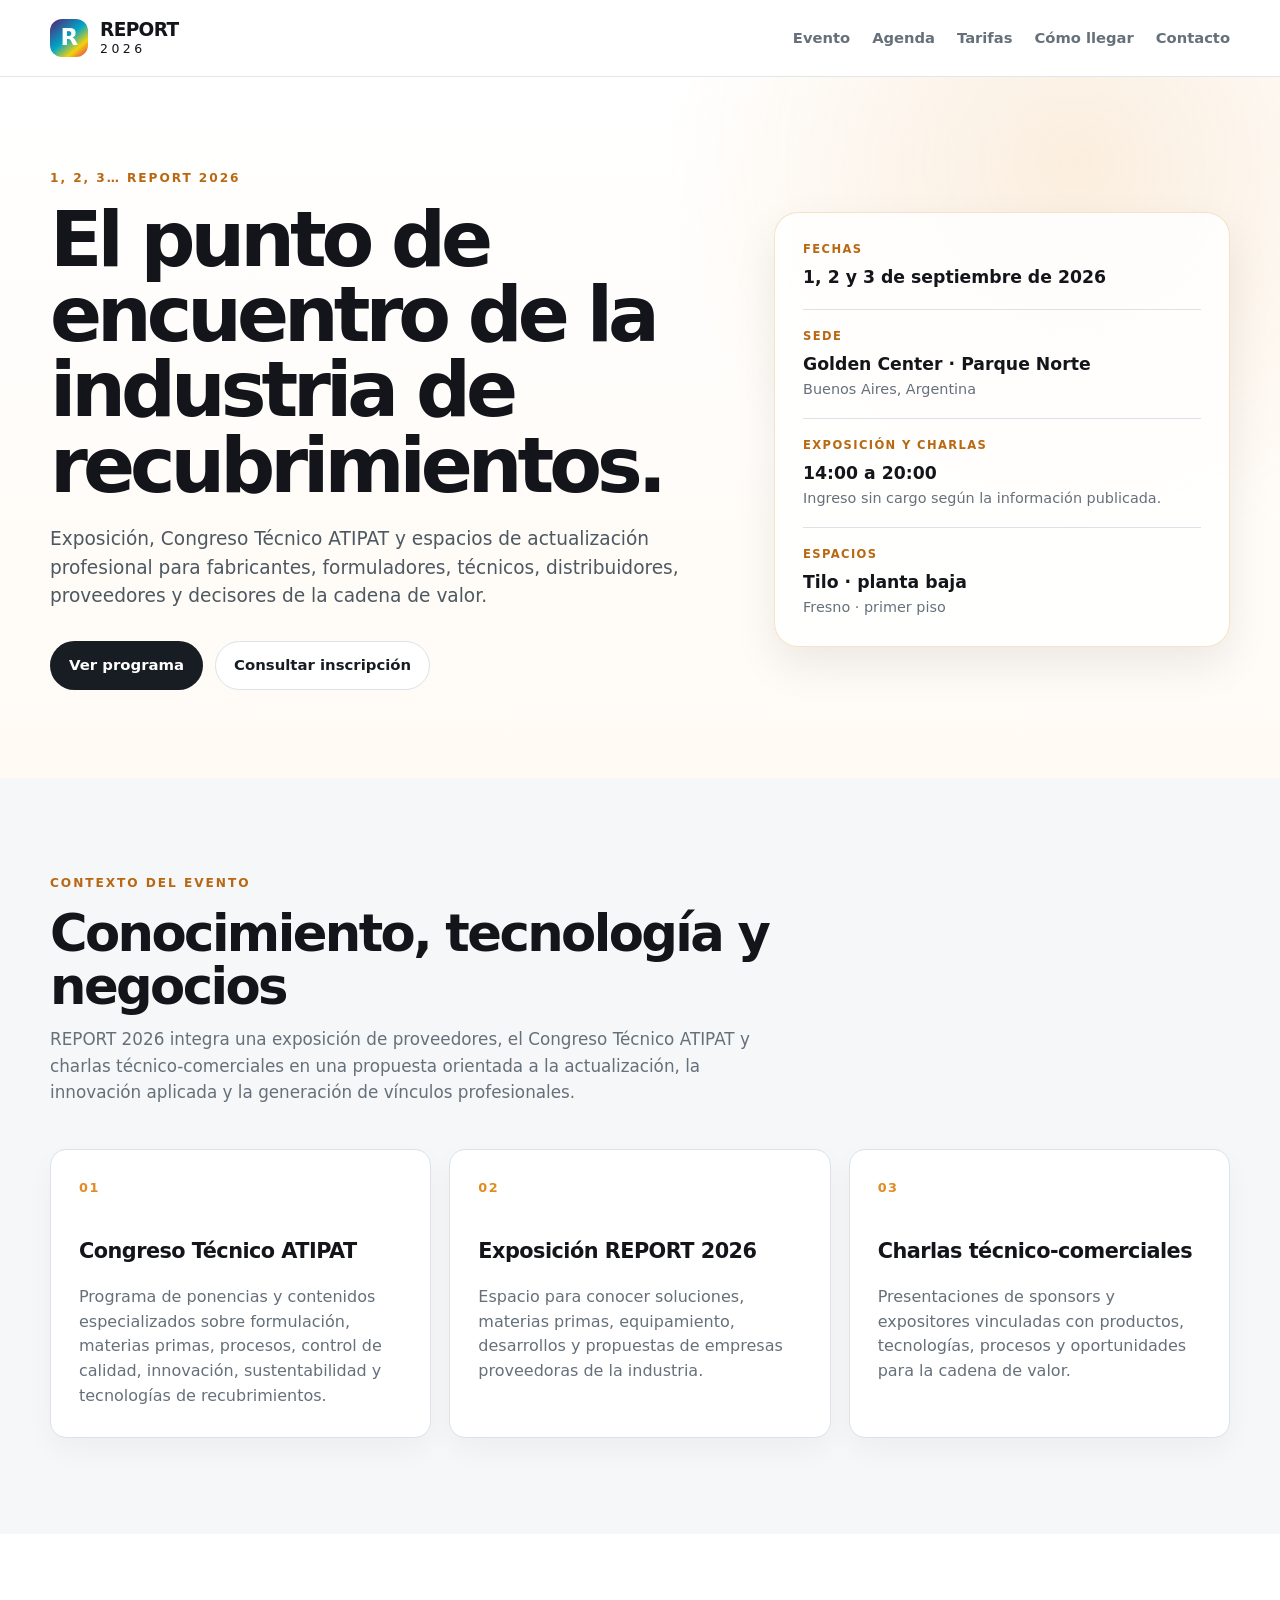
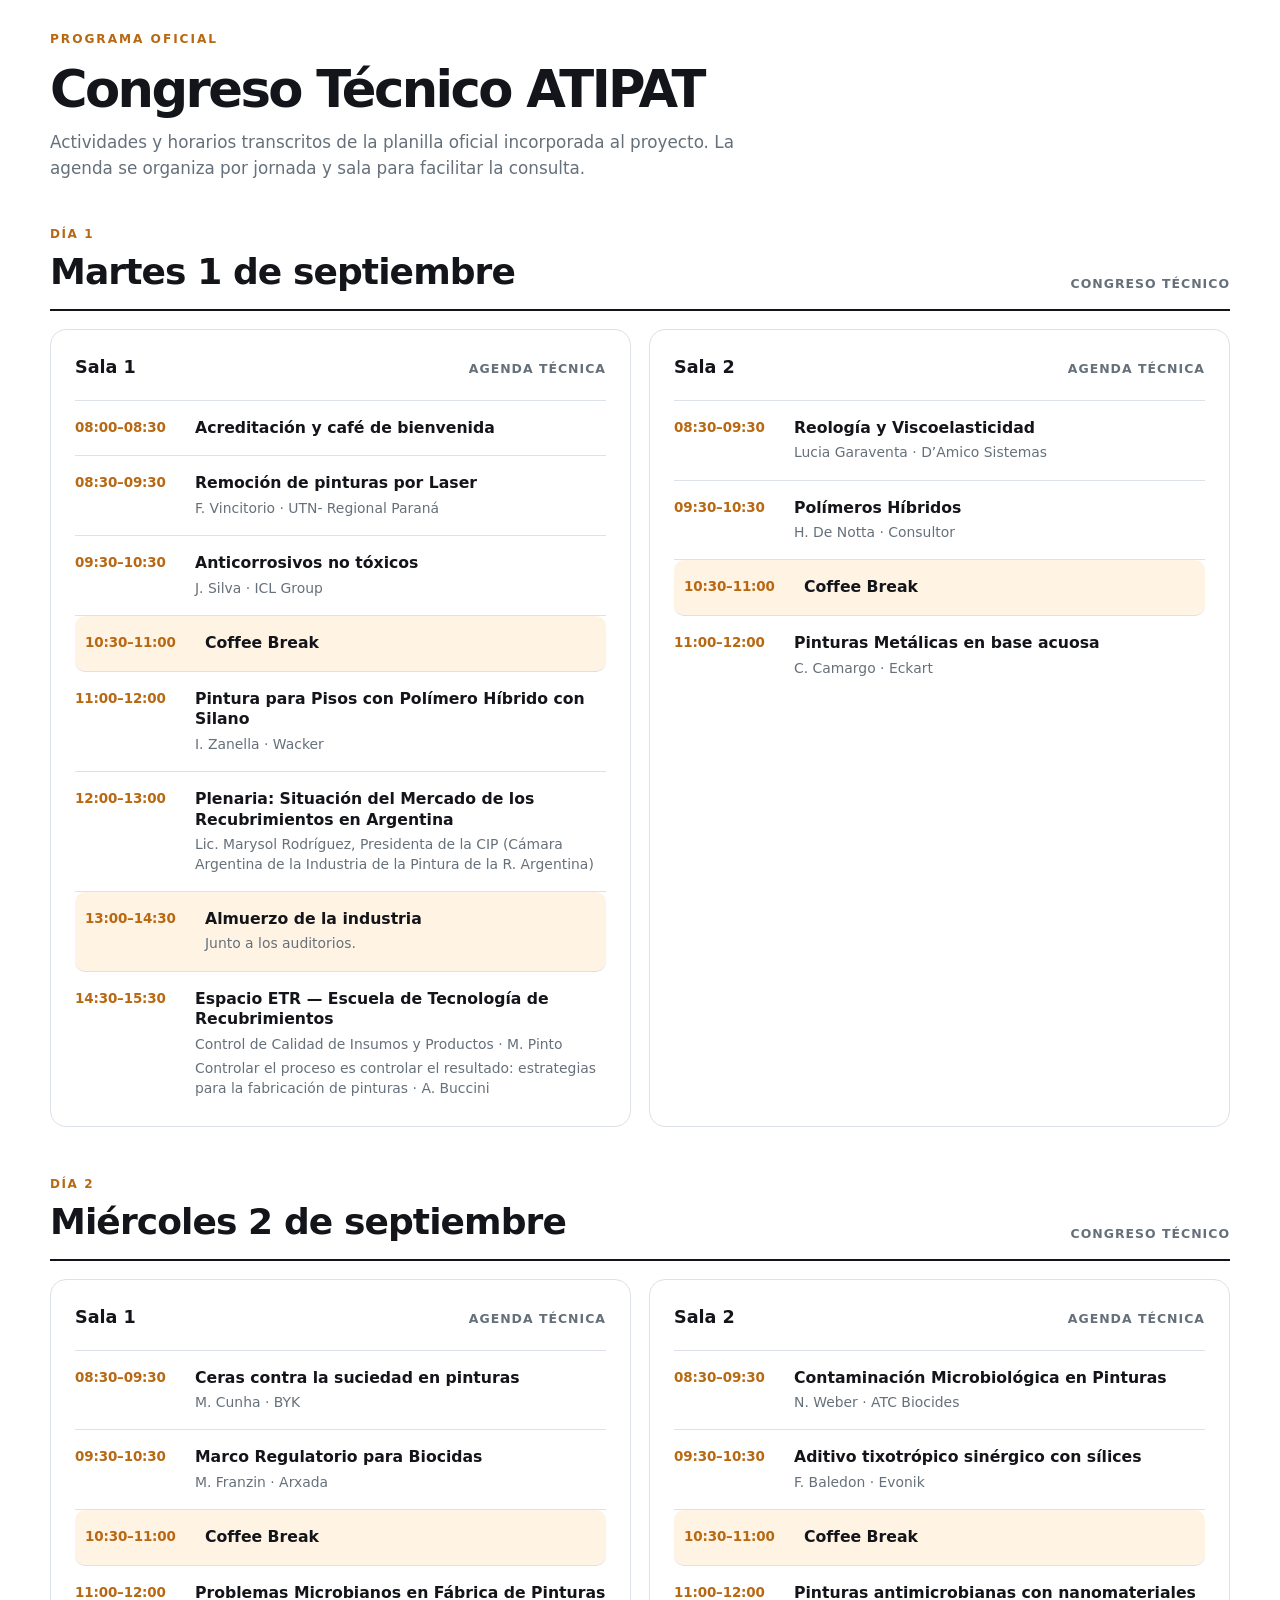
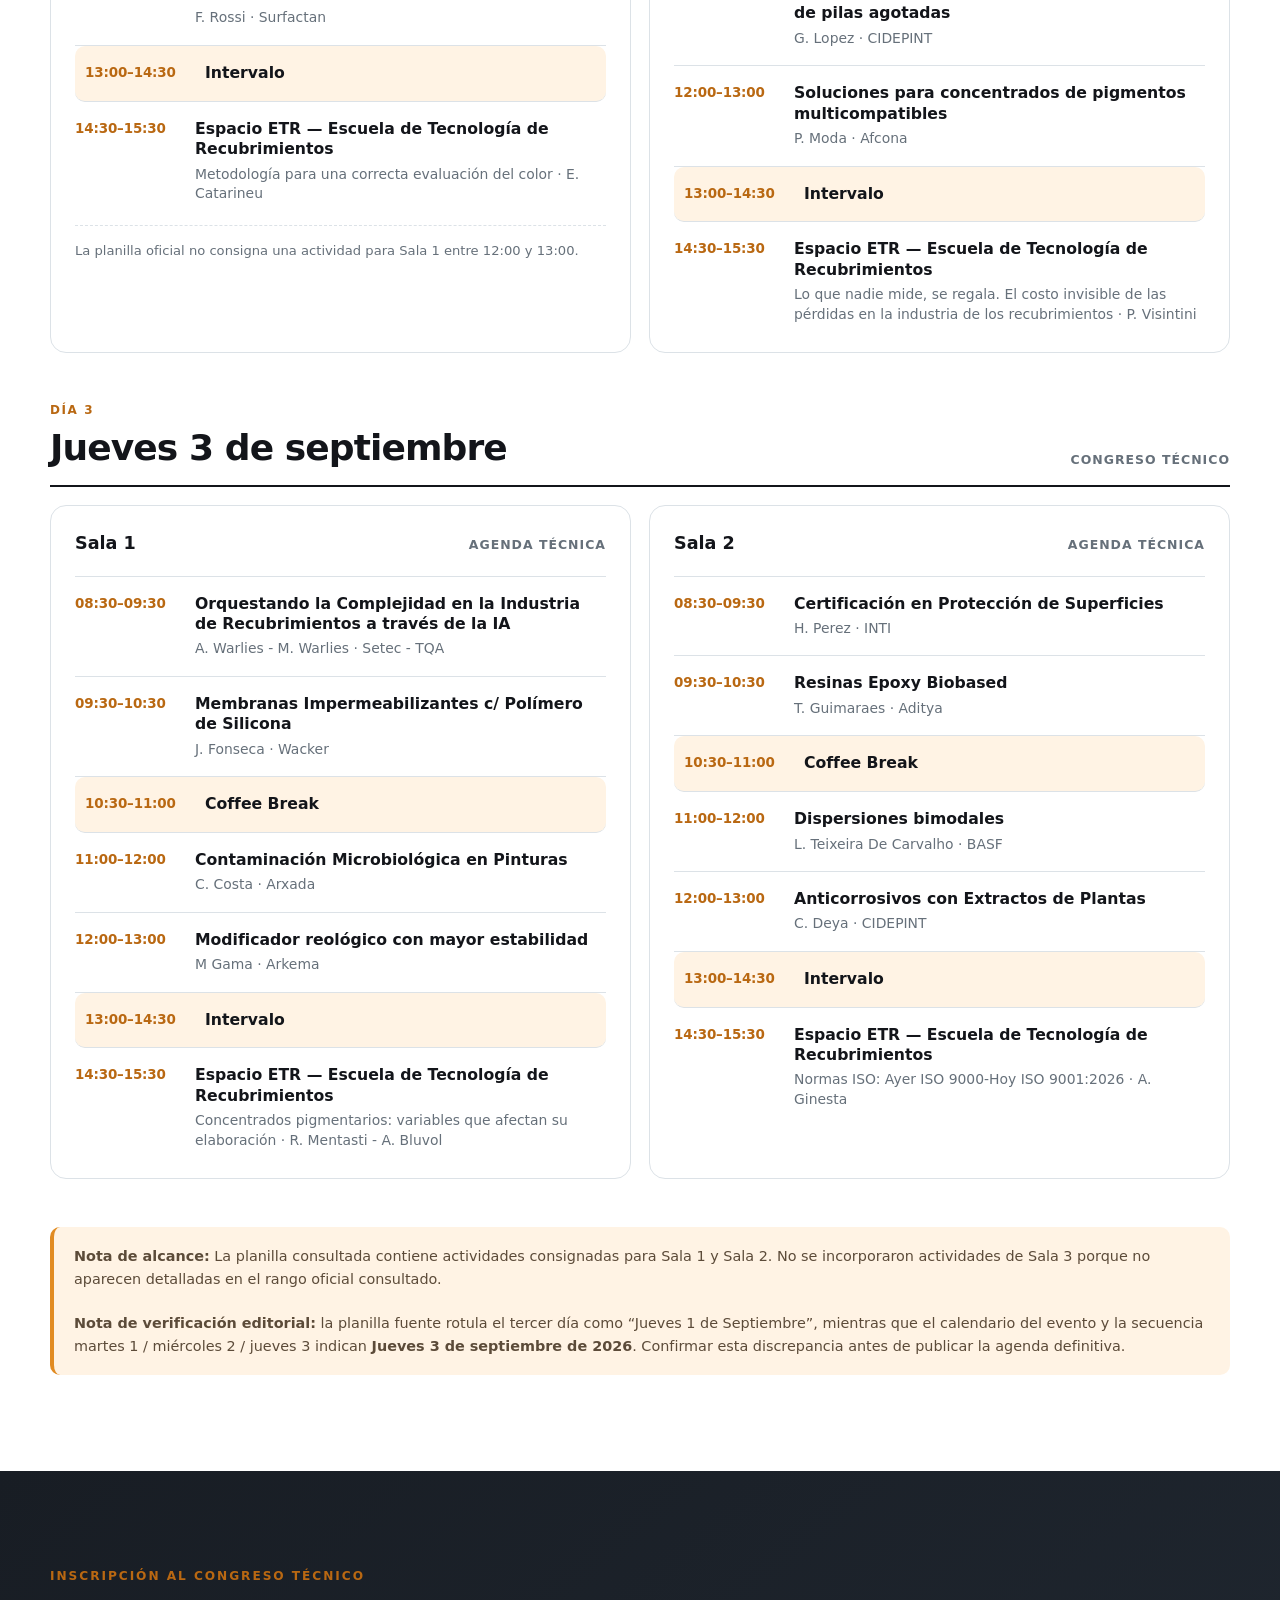
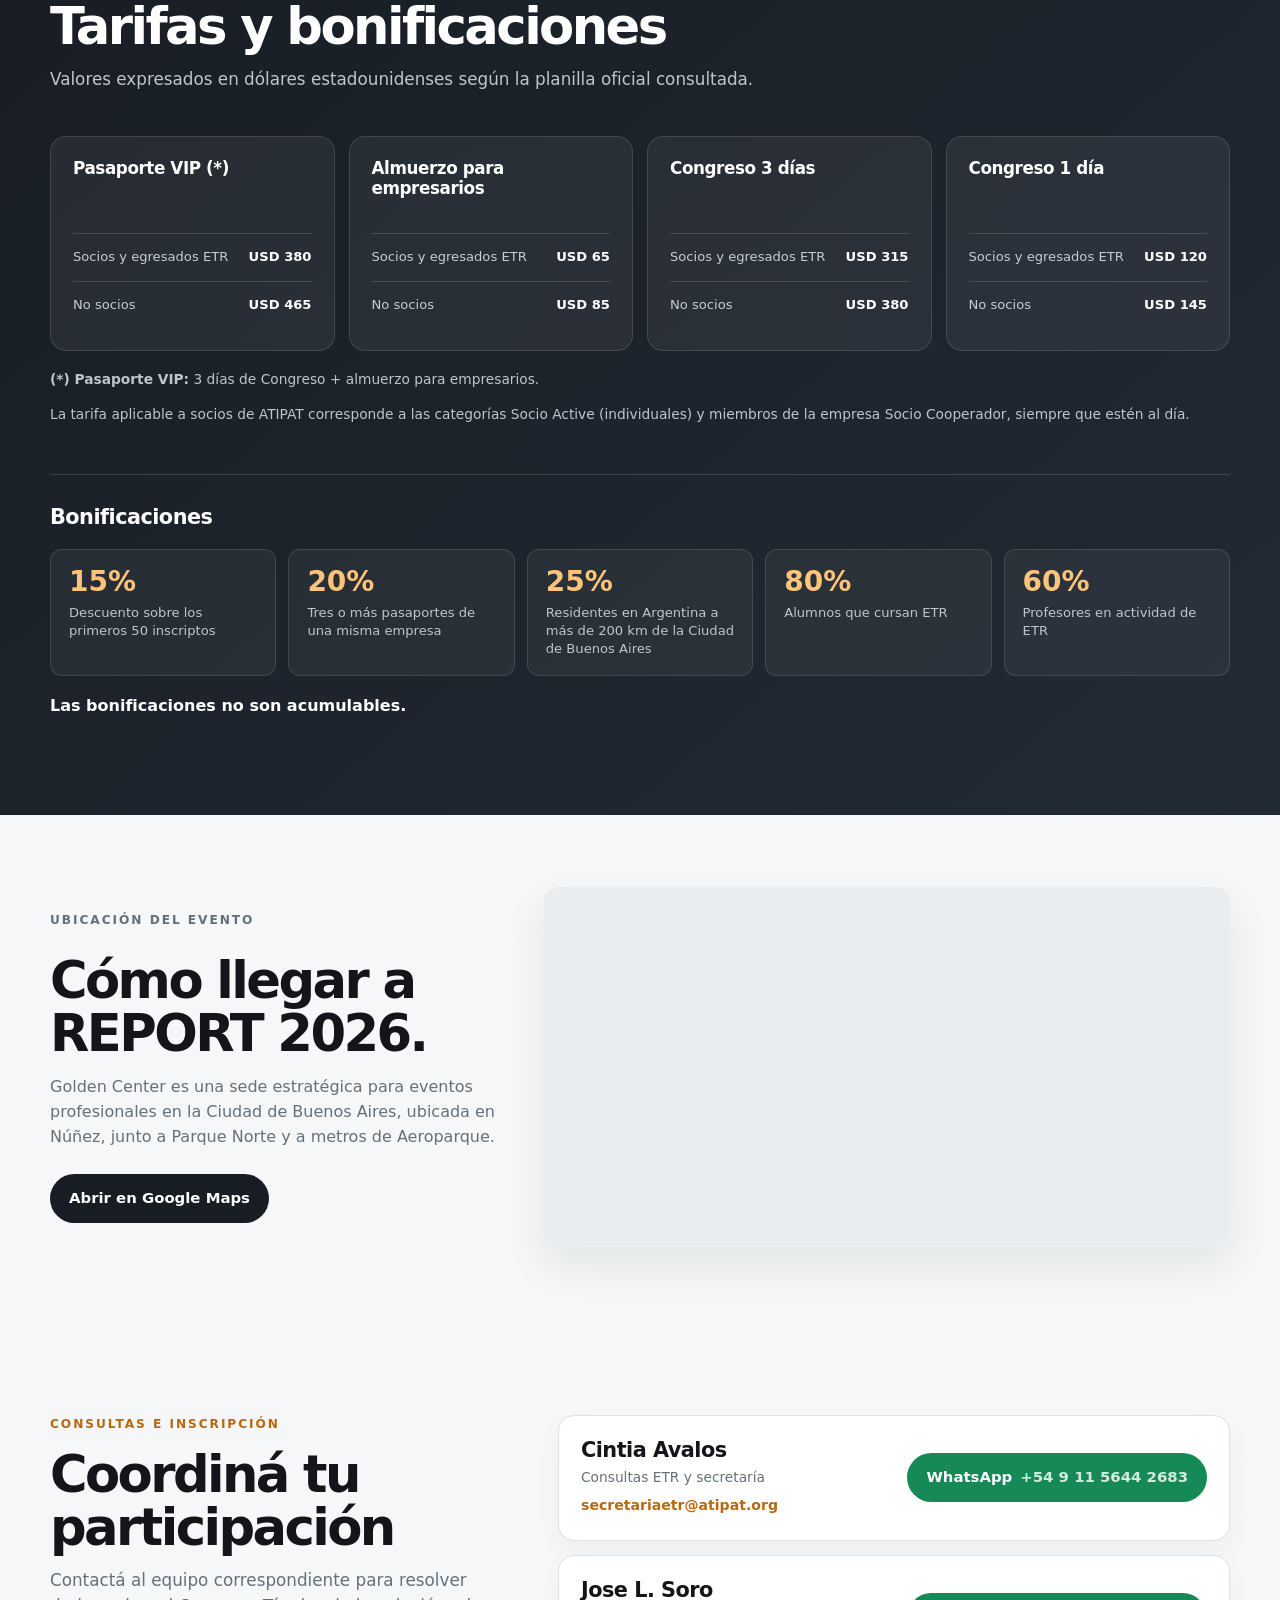
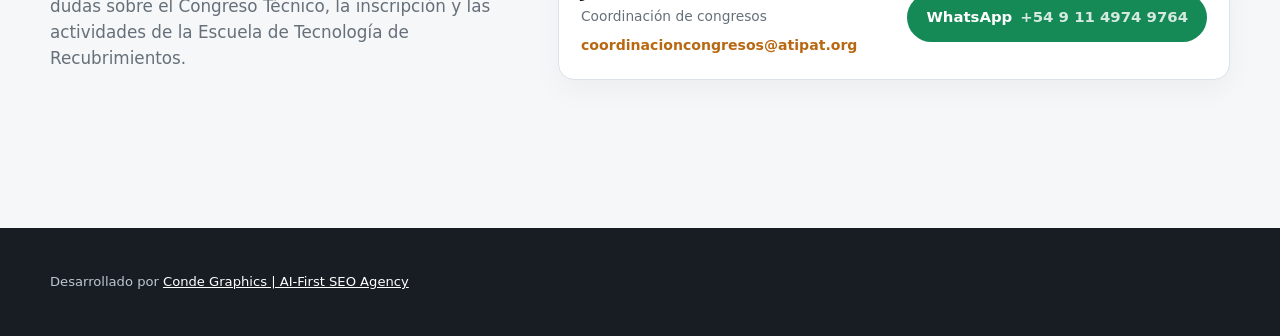
==== index.html @ 0603e54c "Actualiza footer, mapa y menú móvil de REPORT 2026" ====
<!doctype html>
<html lang="es">
<head>
  <meta charset="utf-8">
  <meta name="viewport" content="width=device-width, initial-scale=1">
  <meta name="description" content="Programa, actividades, tarifas, bonificaciones y contactos de REPORT 2026 y del Congreso Técnico ATIPAT.">
  <title>REPORT 2026 | Programa, tarifas y contactos</title>
  <link rel="stylesheet" href="styles.css">
</head>
<body>
  <header class="site-header">
    <div class="container header-inner">
      <a class="brand" href="#inicio" aria-label="REPORT 2026, inicio">
        <span class="brand-mark" aria-hidden="true">R</span>
        <span><strong>REPORT</strong><small>2026</small></span>
      </a>
      <button class="menu-toggle" type="button" aria-expanded="false" aria-controls="site-menu" aria-label="Abrir menú">
        <span class="sr-only">Menú</span>
        <span class="menu-lines" aria-hidden="true"><span></span><span></span><span></span></span>
      </button>
      <nav class="main-nav" id="site-menu" aria-label="Navegación principal">
        <a href="#evento">Evento</a>
        <a href="#agenda">Agenda</a>
        <a href="#tarifas">Tarifas</a>
        <a href="#ubicacion">Cómo llegar</a>
        <a href="#contacto">Contacto</a>
      </nav>
    </div>
  </header>

  <main id="inicio">
    <section class="hero">
      <div class="container hero-grid">
        <div>
          <p class="eyebrow">1, 2, 3… REPORT 2026</p>
          <h1>El punto de encuentro de la industria de recubrimientos.</h1>
          <p class="hero-lead">Exposición, Congreso Técnico ATIPAT y espacios de actualización profesional para fabricantes, formuladores, técnicos, distribuidores, proveedores y decisores de la cadena de valor.</p>
          <div class="hero-actions">
            <a class="button button-primary" href="#agenda">Ver programa</a>
            <a class="button button-secondary" href="#contacto">Consultar inscripción</a>
          </div>
        </div>
        <div class="hero-card" aria-label="Datos principales del evento">
          <div class="fact"><span class="fact-label">Fechas</span><strong>1, 2 y 3 de septiembre de 2026</strong></div>
          <div class="fact"><span class="fact-label">Sede</span><strong>Golden Center · Parque Norte</strong><span>Buenos Aires, Argentina</span></div>
          <div class="fact"><span class="fact-label">Exposición y charlas</span><strong>14:00 a 20:00</strong><span>Ingreso sin cargo según la información publicada.</span></div><div class="fact"><span class="fact-label">Espacios</span><strong>Tilo · planta baja</strong><span>Fresno · primer piso</span></div>
        </div>
      </div>
    </section>

    <section id="evento" class="section section-soft">
      <div class="container">
        <div class="section-heading"><p class="eyebrow">Contexto del evento</p><h2>Conocimiento, tecnología y negocios</h2><p>REPORT 2026 integra una exposición de proveedores, el Congreso Técnico ATIPAT y charlas técnico-comerciales en una propuesta orientada a la actualización, la innovación aplicada y la generación de vínculos profesionales.</p></div>
        <div class="feature-grid">
          <article class="feature-card"><span class="feature-number">01</span><h3>Congreso Técnico ATIPAT</h3><p>Programa de ponencias y contenidos especializados sobre formulación, materias primas, procesos, control de calidad, innovación, sustentabilidad y tecnologías de recubrimientos.</p></article>
          <article class="feature-card"><span class="feature-number">02</span><h3>Exposición REPORT 2026</h3><p>Espacio para conocer soluciones, materias primas, equipamiento, desarrollos y propuestas de empresas proveedoras de la industria.</p></article>
          <article class="feature-card"><span class="feature-number">03</span><h3>Charlas técnico-comerciales</h3><p>Presentaciones de sponsors y expositores vinculadas con productos, tecnologías, procesos y oportunidades para la cadena de valor.</p></article>
        </div>
      </div>
    </section>

    <section id="agenda" class="section">
      <div class="container">
        <div class="section-heading"><p class="eyebrow">Programa oficial</p><h2>Congreso Técnico ATIPAT</h2><p>Actividades y horarios transcritos de la planilla oficial incorporada al proyecto. La agenda se organiza por jornada y sala para facilitar la consulta.</p></div>

        <div class="schedule-day">
          <div class="day-header"><div><span class="day-kicker">Día 1</span><h3>Martes 1 de septiembre</h3></div><span class="day-tag">Congreso Técnico</span></div>
          <div class="room-grid">
            <article class="room-card"><div class="room-title"><h4>Sala 1</h4><span>Agenda técnica</span></div><ol class="timeline">
              <li><time>08:00–08:30</time><div><strong>Acreditación y café de bienvenida</strong></div></li>
              <li><time>08:30–09:30</time><div><strong>Remoción de pinturas por Laser</strong><span>F. Vincitorio · UTN- Regional Paraná</span></div></li>
              <li><time>09:30–10:30</time><div><strong>Anticorrosivos no tóxicos</strong><span>J. Silva · ICL Group</span></div></li>
              <li class="break"><time>10:30–11:00</time><div><strong>Coffee Break</strong></div></li>
              <li><time>11:00–12:00</time><div><strong>Pintura para Pisos con Polímero Híbrido con Silano</strong><span>I. Zanella · Wacker</span></div></li>
              <li><time>12:00–13:00</time><div><strong>Plenaria: Situación del Mercado de los Recubrimientos en Argentina</strong><span>Lic. Marysol Rodríguez, Presidenta de la CIP (Cámara Argentina de la Industria de la Pintura de la R. Argentina)</span></div></li>
              <li class="break"><time>13:00–14:30</time><div><strong>Almuerzo de la industria</strong><span>Junto a los auditorios.</span></div></li>
              <li><time>14:30–15:30</time><div><strong>Espacio ETR — Escuela de Tecnología de Recubrimientos</strong><span>Control de Calidad de Insumos y Productos · M. Pinto</span><span>Controlar el proceso es controlar el resultado: estrategias para la fabricación de pinturas · A. Buccini</span></div></li>
            </ol></article>
            <article class="room-card"><div class="room-title"><h4>Sala 2</h4><span>Agenda técnica</span></div><ol class="timeline">
              <li><time>08:30–09:30</time><div><strong>Reología y Viscoelasticidad</strong><span>Lucia Garaventa · D’Amico Sistemas</span></div></li>
              <li><time>09:30–10:30</time><div><strong>Polímeros Híbridos</strong><span>H. De Notta · Consultor</span></div></li>
              <li class="break"><time>10:30–11:00</time><div><strong>Coffee Break</strong></div></li>
              <li><time>11:00–12:00</time><div><strong>Pinturas Metálicas en base acuosa</strong><span>C. Camargo · Eckart</span></div></li>
            </ol></article>
          </div>
        </div>

        <div class="schedule-day">
          <div class="day-header"><div><span class="day-kicker">Día 2</span><h3>Miércoles 2 de septiembre</h3></div><span class="day-tag">Congreso Técnico</span></div>
          <div class="room-grid">
            <article class="room-card"><div class="room-title"><h4>Sala 1</h4><span>Agenda técnica</span></div><ol class="timeline">
              <li><time>08:30–09:30</time><div><strong>Ceras contra la suciedad en pinturas</strong><span>M. Cunha · BYK</span></div></li>
              <li><time>09:30–10:30</time><div><strong>Marco Regulatorio para Biocidas</strong><span>M. Franzin · Arxada</span></div></li>
              <li class="break"><time>10:30–11:00</time><div><strong>Coffee Break</strong></div></li>
              <li><time>11:00–12:00</time><div><strong>Problemas Microbianos en Fábrica de Pinturas</strong><span>F. Rossi · Surfactan</span></div></li>
              <li class="break"><time>13:00–14:30</time><div><strong>Intervalo</strong></div></li>
              <li><time>14:30–15:30</time><div><strong>Espacio ETR — Escuela de Tecnología de Recubrimientos</strong><span>Metodología para una correcta evaluación del color · E. Catarineu</span></div></li>
            </ol><p class="muted-note">La planilla oficial no consigna una actividad para Sala 1 entre 12:00 y 13:00.</p></article>
            <article class="room-card"><div class="room-title"><h4>Sala 2</h4><span>Agenda técnica</span></div><ol class="timeline">
              <li><time>08:30–09:30</time><div><strong>Contaminación Microbiológica en Pinturas</strong><span>N. Weber · ATC Biocides</span></div></li>
              <li><time>09:30–10:30</time><div><strong>Aditivo tixotrópico sinérgico con sílices</strong><span>F. Baledon · Evonik</span></div></li>
              <li class="break"><time>10:30–11:00</time><div><strong>Coffee Break</strong></div></li>
              <li><time>11:00–12:00</time><div><strong>Pinturas antimicrobianas con nanomateriales de pilas agotadas</strong><span>G. Lopez · CIDEPINT</span></div></li>
              <li><time>12:00–13:00</time><div><strong>Soluciones para concentrados de pigmentos multicompatibles</strong><span>P. Moda · Afcona</span></div></li>
              <li class="break"><time>13:00–14:30</time><div><strong>Intervalo</strong></div></li>
              <li><time>14:30–15:30</time><div><strong>Espacio ETR — Escuela de Tecnología de Recubrimientos</strong><span>Lo que nadie mide, se regala. El costo invisible de las pérdidas en la industria de los recubrimientos · P. Visintini</span></div></li>
            </ol></article>
          </div>
        </div>

        <div class="schedule-day">
          <div class="day-header"><div><span class="day-kicker">Día 3</span><h3>Jueves 3 de septiembre</h3></div><span class="day-tag">Congreso Técnico</span></div>
          <div class="room-grid">
            <article class="room-card"><div class="room-title"><h4>Sala 1</h4><span>Agenda técnica</span></div><ol class="timeline">
              <li><time>08:30–09:30</time><div><strong>Orquestando la Complejidad en la Industria de Recubrimientos a través de la IA</strong><span>A. Warlies - M. Warlies · Setec - TQA</span></div></li>
              <li><time>09:30–10:30</time><div><strong>Membranas Impermeabilizantes c/ Polímero de Silicona</strong><span>J. Fonseca · Wacker</span></div></li>
              <li class="break"><time>10:30–11:00</time><div><strong>Coffee Break</strong></div></li>
              <li><time>11:00–12:00</time><div><strong>Contaminación Microbiológica en Pinturas</strong><span>C. Costa · Arxada</span></div></li>
              <li><time>12:00–13:00</time><div><strong>Modificador reológico con mayor estabilidad</strong><span>M Gama · Arkema</span></div></li>
              <li class="break"><time>13:00–14:30</time><div><strong>Intervalo</strong></div></li>
              <li><time>14:30–15:30</time><div><strong>Espacio ETR — Escuela de Tecnología de Recubrimientos</strong><span>Concentrados pigmentarios: variables que afectan su elaboración · R. Mentasti - A. Bluvol</span></div></li>
            </ol></article>
            <article class="room-card"><div class="room-title"><h4>Sala 2</h4><span>Agenda técnica</span></div><ol class="timeline">
              <li><time>08:30–09:30</time><div><strong>Certificación en Protección de Superficies</strong><span>H. Perez · INTI</span></div></li>
              <li><time>09:30–10:30</time><div><strong>Resinas Epoxy Biobased</strong><span>T. Guimaraes · Aditya</span></div></li>
              <li class="break"><time>10:30–11:00</time><div><strong>Coffee Break</strong></div></li>
              <li><time>11:00–12:00</time><div><strong>Dispersiones bimodales</strong><span>L. Teixeira De Carvalho · BASF</span></div></li>
              <li><time>12:00–13:00</time><div><strong>Anticorrosivos con Extractos de Plantas</strong><span>C. Deya · CIDEPINT</span></div></li>
              <li class="break"><time>13:00–14:30</time><div><strong>Intervalo</strong></div></li>
              <li><time>14:30–15:30</time><div><strong>Espacio ETR — Escuela de Tecnología de Recubrimientos</strong><span>Normas ISO: Ayer ISO 9000-Hoy ISO 9001:2026 · A. Ginesta</span></div></li>
            </ol></article>
          </div>
        </div>

        <div class="source-note"><strong>Nota de alcance:</strong> La planilla consultada contiene actividades consignadas para Sala 1 y Sala 2. No se incorporaron actividades de Sala 3 porque no aparecen detalladas en el rango oficial consultado.<br><br><strong>Nota de verificación editorial:</strong> la planilla fuente rotula el tercer día como “Jueves 1 de Septiembre”, mientras que el calendario del evento y la secuencia martes 1 / miércoles 2 / jueves 3 indican <strong>Jueves 3 de septiembre de 2026</strong>. Confirmar esta discrepancia antes de publicar la agenda definitiva.</div>
      </div>
    </section>

    <section id="tarifas" class="section section-dark">
      <div class="container">
        <div class="section-heading section-heading-light"><p class="eyebrow">Inscripción al Congreso Técnico</p><h2>Tarifas y bonificaciones</h2><p>Valores expresados en dólares estadounidenses según la planilla oficial consultada.</p></div>
        <div class="pricing-grid">
          <article class="pricing-card"><h3>Pasaporte VIP (*)</h3><div class="price-row"><span>Socios y egresados ETR</span><strong>USD 380</strong></div><div class="price-row"><span>No socios</span><strong>USD 465</strong></div></article>
          <article class="pricing-card"><h3>Almuerzo para empresarios</h3><div class="price-row"><span>Socios y egresados ETR</span><strong>USD 65</strong></div><div class="price-row"><span>No socios</span><strong>USD 85</strong></div></article>
          <article class="pricing-card"><h3>Congreso 3 días</h3><div class="price-row"><span>Socios y egresados ETR</span><strong>USD 315</strong></div><div class="price-row"><span>No socios</span><strong>USD 380</strong></div></article>
          <article class="pricing-card"><h3>Congreso 1 día</h3><div class="price-row"><span>Socios y egresados ETR</span><strong>USD 120</strong></div><div class="price-row"><span>No socios</span><strong>USD 145</strong></div></article>
        </div>
        <div class="pricing-footnotes"><p><strong>(*) Pasaporte VIP:</strong> 3 días de Congreso + almuerzo para empresarios.</p><p>La tarifa aplicable a socios de ATIPAT corresponde a las categorías Socio Active (individuales) y miembros de la empresa Socio Cooperador, siempre que estén al día.</p></div>
        <div class="discounts"><h3>Bonificaciones</h3><div class="discount-grid"><div><strong>15%</strong><span>Descuento sobre los primeros 50 inscriptos</span></div><div><strong>20%</strong><span>Tres o más pasaportes de una misma empresa</span></div><div><strong>25%</strong><span>Residentes en Argentina a más de 200 km de la Ciudad de Buenos Aires</span></div><div><strong>80%</strong><span>Alumnos que cursan ETR</span></div><div><strong>60%</strong><span>Profesores en actividad de ETR</span></div></div><p class="discount-warning">Las bonificaciones no son acumulables.</p></div>
      </div>
    </section>

    <section id="ubicacion" class="section section-soft location-section" aria-labelledby="ubicacion-title">
      <div class="container location-grid">
        <div>
          <p class="eyebrow">Ubicación del evento</p>
          <h2 id="ubicacion-title">Cómo llegar a REPORT 2026.</h2>
          <p>Golden Center es una sede estratégica para eventos profesionales en la Ciudad de Buenos Aires, ubicada en Núñez, junto a Parque Norte y a metros de Aeroparque.</p>
          <a class="button button-primary" href="https://www.google.com/maps/search/?api=1&query=Goldencenter+Eventos" target="_blank" rel="noopener">Abrir en Google Maps</a>
        </div>
        <div class="map-frame">
          <iframe src="https://www.google.com/maps/embed?pb=!1m18!1m12!1m3!1d3286.1956698586696!2d-58.438365523532994!3d-34.54860085459074!2m3!1f0!2f0!3f0!3m2!1i1024!2i768!4f13.1!3m3!1m2!1s0x95bcb43b95c1eb93%3A0xad90f72012d90499!2sGoldencenter%20Eventos!5e0!3m2!1ses-419!2sar!4v1787316994694!5m2!1ses-419!2sar" title="Mapa de ubicación de Goldencenter Eventos" loading="lazy" referrerpolicy="strict-origin-when-cross-origin" allowfullscreen></iframe>
        </div>
      </div>
    </section>

    <section id="contacto" class="section section-soft">
      <div class="container contact-grid">
        <div class="section-heading"><p class="eyebrow">Consultas e inscripción</p><h2>Coordiná tu participación</h2><p>Contactá al equipo correspondiente para resolver dudas sobre el Congreso Técnico, la inscripción y las actividades de la Escuela de Tecnología de Recubrimientos.</p></div>
        <div class="contact-list">
          <article class="contact-card"><div><h3>Cintia Avalos</h3><p>Consultas ETR y secretaría</p><a href="mailto:secretariaetr@atipat.org">secretariaetr@atipat.org</a></div><a class="button button-whatsapp" href="https://wa.me/5491156442683?text=Hola%2C%20quisiera%20consultar%20por%20REPORT%202026%20y%20las%20actividades%20de%20ETR." target="_blank" rel="noopener">WhatsApp <span>+54 9 11 5644 2683</span></a></article>
          <article class="contact-card"><div><h3>Jose L. Soro</h3><p>Coordinación de congresos</p><a href="mailto:coordinacioncongresos@atipat.org">coordinacioncongresos@atipat.org</a></div><a class="button button-whatsapp" href="https://wa.me/5491149749764?text=Hola%2C%20quisiera%20consultar%20por%20la%20inscripci%C3%B3n%20al%20Congreso%20T%C3%A9cnico%20REPORT%202026." target="_blank" rel="noopener">WhatsApp <span>+54 9 11 4974 9764</span></a></article>
        </div>
      </div>
    </section>
  </main>

  <footer class="site-footer"><div class="container footer-inner"><p>Desarrollado por <a href="https://www.condegraphics.com/" target="_blank" rel="noopener">Conde Graphics | AI-First SEO Agency</a></p></div></footer>

  <script>
    const menuToggle = document.querySelector('.menu-toggle');
    const siteMenu = document.querySelector('#site-menu');
    if (menuToggle && siteMenu) {
      menuToggle.addEventListener('click', () => {
        const isOpen = menuToggle.getAttribute('aria-expanded') === 'true';
        menuToggle.setAttribute('aria-expanded', String(!isOpen));
        menuToggle.setAttribute('aria-label', isOpen ? 'Abrir menú' : 'Cerrar menú');
        siteMenu.classList.toggle('is-open', !isOpen);
      });
      siteMenu.querySelectorAll('a').forEach((link) => {
        link.addEventListener('click', () => {
          menuToggle.setAttribute('aria-expanded', 'false');
          menuToggle.setAttribute('aria-label', 'Abrir menú');
          siteMenu.classList.remove('is-open');
        });
      });
    }
  </script>
</body>
</html>
---- styles.css ----
:root {
  --ink: #13151a;
  --muted: #66707a;
  --line: #dce2e7;
  --surface: #f5f7f8;
  --white: #fff;
  --accent: #e18b22;
  --accent-dark: #b96812;
  --accent-soft: #fff3e4;
  --dark: #181d24;
  --dark-2: #222a34;
  --whatsapp: #168a56;
  --radius-lg: 24px;
  --radius-md: 16px;
  --shadow: 0 18px 44px rgba(19, 21, 26, .08);
  --max: 1180px;
}

* { box-sizing: border-box; }
html { scroll-behavior: smooth; }
body { margin: 0; color: var(--ink); background: var(--white); font-family: Inter, ui-sans-serif, system-ui, -apple-system, BlinkMacSystemFont, "Segoe UI", sans-serif; line-height: 1.55; }
a { color: inherit; }
.container { width: min(calc(100% - 40px), var(--max)); margin-inline: auto; }

.site-header { position: sticky; top: 0; z-index: 10; background: rgba(255,255,255,.94); border-bottom: 1px solid rgba(220,226,231,.85); backdrop-filter: blur(16px); }
.header-inner, .footer-inner { display: flex; align-items: center; justify-content: space-between; gap: 24px; min-height: 76px; }
.brand { display: inline-flex; align-items: center; gap: 12px; text-decoration: none; letter-spacing: -.04em; }
.brand-mark { display: grid; place-items: center; width: 38px; height: 38px; border-radius: 12px; color: #fff; background: linear-gradient(140deg, #5a1e70, #00a6c8 48%, #f3d20c 75%, #e12e5b); font-weight: 900; font-size: 23px; }
.brand strong { display: block; font-size: 1.16rem; line-height: 1; }
.brand small { display: block; margin-top: 3px; font-size: .78rem; line-height: 1; letter-spacing: .28em; }
.main-nav { display: flex; gap: 22px; color: var(--muted); font-size: .92rem; font-weight: 650; }
.main-nav a { text-decoration: none; }
.main-nav a:hover, .main-nav a:focus-visible { color: var(--accent-dark); }
.menu-toggle { display: none; width: 46px; height: 46px; align-items: center; justify-content: center; padding: 0; border: 0; border-radius: 50%; background: transparent; color: var(--ink); cursor: pointer; transition: background-color .2s ease, transform .2s ease; }
.menu-toggle:hover { background: rgba(225, 139, 34, .14); }
.menu-toggle:focus-visible { outline: 3px solid var(--accent); outline-offset: 3px; }
.menu-toggle:active { transform: scale(.94); }
.menu-lines { display: flex; width: 24px; height: 18px; flex-direction: column; justify-content: space-between; }
.menu-lines span { display: block; width: 100%; height: 2px; border-radius: 999px; background: currentColor; transform-origin: center; transition: transform .25s ease, opacity .2s ease; }
.menu-toggle[aria-expanded="true"] .menu-lines span:nth-child(1) { transform: translateY(8px) rotate(45deg); }
.menu-toggle[aria-expanded="true"] .menu-lines span:nth-child(2) { opacity: 0; }
.menu-toggle[aria-expanded="true"] .menu-lines span:nth-child(3) { transform: translateY(-8px) rotate(-45deg); }
.sr-only { position: absolute; width: 1px; height: 1px; padding: 0; margin: -1px; overflow: hidden; clip: rect(0, 0, 0, 0); white-space: nowrap; border: 0; }

.hero { padding: 92px 0 88px; background: radial-gradient(circle at 84% 12%, rgba(225,139,34,.14), transparent 33%), linear-gradient(180deg, #fff 0%, #fffaf4 100%); }
.hero-grid { display: grid; grid-template-columns: 1.18fr .82fr; align-items: center; gap: 68px; }
.eyebrow { margin: 0 0 14px; color: var(--accent-dark); font-size: .76rem; font-weight: 800; letter-spacing: .16em; text-transform: uppercase; }
h1, h2, h3, h4, p { margin-top: 0; }
h1 { max-width: 780px; margin-bottom: 22px; font-size: clamp(2.7rem, 6vw, 5.8rem); line-height: .98; letter-spacing: -.065em; }
h2 { margin-bottom: 14px; font-size: clamp(2rem, 4vw, 3.5rem); line-height: 1.03; letter-spacing: -.05em; }
h3 { font-size: 1.3rem; line-height: 1.18; letter-spacing: -.025em; }
h4 { margin: 0; font-size: 1.1rem; }
.hero-lead { max-width: 680px; margin-bottom: 30px; color: #4d5862; font-size: 1.16rem; }
.hero-actions { display: flex; flex-wrap: wrap; gap: 12px; }
.button { display: inline-flex; align-items: center; justify-content: center; gap: 8px; min-height: 48px; padding: 12px 18px; border: 1px solid transparent; border-radius: 999px; font-size: .93rem; font-weight: 800; text-decoration: none; transition: transform .2s ease, box-shadow .2s ease, background .2s ease; }
.button:hover, .button:focus-visible { transform: translateY(-2px); box-shadow: 0 10px 22px rgba(19,21,26,.13); }
.button-primary { color: #fff; background: var(--dark); }
.button-secondary { color: var(--dark); background: #fff; border-color: var(--line); }
.button-whatsapp { color: #fff; background: var(--whatsapp); white-space: nowrap; }
.button-whatsapp span { opacity: .82; font-weight: 600; }
.hero-card { padding: 28px; border: 1px solid rgba(225,139,34,.25); border-radius: var(--radius-lg); background: rgba(255,255,255,.84); box-shadow: var(--shadow); }
.fact { padding: 18px 0; border-bottom: 1px solid var(--line); }
.fact:first-child { padding-top: 0; }
.fact:last-child { padding-bottom: 0; border-bottom: 0; }
.fact-label { display: block; margin-bottom: 5px; color: var(--accent-dark); font-size: .72rem; font-weight: 850; letter-spacing: .12em; text-transform: uppercase; }
.fact strong, .fact span:not(.fact-label) { display: block; }
.fact strong { font-size: 1.08rem; }
.fact span:not(.fact-label) { color: var(--muted); font-size: .9rem; }

.section { padding: 96px 0; }
.section-soft { background: var(--surface); }
.section-dark { color: #fff; background: linear-gradient(140deg, var(--dark), var(--dark-2)); }
.section-heading { max-width: 770px; margin-bottom: 44px; }
.section-heading > p:last-child { max-width: 720px; color: var(--muted); font-size: 1.05rem; }
.section-heading-light > p:last-child { color: #bdc6ce; }
.feature-grid { display: grid; grid-template-columns: repeat(3, 1fr); gap: 18px; }
.feature-card { padding: 28px; border: 1px solid var(--line); border-radius: var(--radius-md); background: #fff; box-shadow: 0 12px 28px rgba(19,21,26,.04); }
.feature-number { display: block; margin-bottom: 42px; color: var(--accent); font-size: .8rem; font-weight: 850; letter-spacing: .12em; }
.feature-card p { margin-bottom: 0; color: var(--muted); }

.schedule-day { margin: 0 0 48px; }
.day-header { display: flex; align-items: end; justify-content: space-between; gap: 24px; padding-bottom: 16px; border-bottom: 2px solid var(--ink); }
.day-header h3 { margin: 0; font-size: clamp(1.6rem, 3vw, 2.25rem); }
.day-kicker { display: block; margin-bottom: 7px; color: var(--accent-dark); font-size: .75rem; font-weight: 850; letter-spacing: .13em; text-transform: uppercase; }
.day-tag, .room-title span { color: var(--muted); font-size: .78rem; font-weight: 800; letter-spacing: .08em; text-transform: uppercase; }
.room-grid { display: grid; grid-template-columns: repeat(2, minmax(0, 1fr)); gap: 18px; margin-top: 18px; }
.room-card { min-width: 0; padding: 24px; border: 1px solid var(--line); border-radius: var(--radius-md); background: #fff; }
.room-title { display: flex; align-items: baseline; justify-content: space-between; gap: 12px; padding-bottom: 18px; border-bottom: 1px solid var(--line); }
.timeline { display: grid; gap: 0; margin: 0; padding: 0; list-style: none; }
.timeline li { display: grid; grid-template-columns: 106px 1fr; gap: 14px; padding: 17px 0; border-bottom: 1px solid var(--line); }
.timeline li:last-child { border-bottom: 0; padding-bottom: 4px; }
.timeline time { color: var(--accent-dark); font-size: .84rem; font-weight: 850; letter-spacing: -.01em; }
.timeline strong, .timeline span { display: block; }
.timeline strong { font-size: .98rem; line-height: 1.3; }
.timeline span { margin-top: 5px; color: var(--muted); font-size: .87rem; line-height: 1.4; }
.timeline .break { padding-left: 10px; padding-right: 10px; background: var(--accent-soft); border-radius: 10px; }
.muted-note { margin: 17px 0 0; padding-top: 15px; border-top: 1px dashed var(--line); color: var(--muted); font-size: .82rem; }
.source-note { padding: 18px 20px; border-left: 4px solid var(--accent); border-radius: 10px; color: #5c4b39; background: var(--accent-soft); font-size: .9rem; }

.pricing-grid { display: grid; grid-template-columns: repeat(4, 1fr); gap: 14px; }
.pricing-card { padding: 22px; border: 1px solid rgba(255,255,255,.12); border-radius: var(--radius-md); background: rgba(255,255,255,.06); }
.pricing-card h3 { min-height: 52px; margin-bottom: 22px; font-size: 1.05rem; }
.price-row { display: flex; justify-content: space-between; gap: 12px; padding: 13px 0; border-top: 1px solid rgba(255,255,255,.14); color: #c6ced6; font-size: .82rem; }
.price-row strong { color: #fff; white-space: nowrap; }
.pricing-footnotes { margin-top: 18px; color: #bdc6ce; font-size: .86rem; }
.pricing-footnotes p:last-child { margin-bottom: 0; }
.discounts { margin-top: 48px; padding-top: 30px; border-top: 1px solid rgba(255,255,255,.14); }
.discounts h3 { margin-bottom: 20px; }
.discount-grid { display: grid; grid-template-columns: repeat(5, 1fr); gap: 12px; }
.discount-grid > div { padding: 18px; border: 1px solid rgba(255,255,255,.12); border-radius: 12px; background: rgba(255,255,255,.05); }
.discount-grid strong, .discount-grid span { display: block; }
.discount-grid strong { margin-bottom: 8px; color: #ffc477; font-size: 1.75rem; line-height: 1; }
.discount-grid span { color: #bdc6ce; font-size: .82rem; line-height: 1.35; }
.discount-warning { margin: 18px 0 0; color: #fff; font-weight: 800; }

.contact-grid { display: grid; grid-template-columns: .8fr 1.2fr; gap: 60px; align-items: start; }
.contact-list { display: grid; gap: 14px; }
.contact-card { display: flex; align-items: center; justify-content: space-between; gap: 20px; padding: 22px; border: 1px solid var(--line); border-radius: var(--radius-md); background: #fff; box-shadow: 0 12px 28px rgba(19,21,26,.04); }
.contact-card h3 { margin-bottom: 4px; }
.contact-card p { margin-bottom: 5px; color: var(--muted); font-size: .86rem; }
.contact-card a:not(.button) { color: var(--accent-dark); font-size: .88rem; font-weight: 700; text-decoration: none; }

.location-section { padding: 72px 0; }
.location-grid { display: grid; grid-template-columns: .8fr 1.2fr; gap: 36px; align-items: center; }
.location-section h2 { margin-bottom: 16px; }
.location-section p { max-width: 560px; margin-bottom: 24px; color: var(--muted); }
.map-frame { min-height: 360px; overflow: hidden; border-radius: var(--radius-md); background: #e9edf0; box-shadow: var(--shadow); }
.map-frame iframe { display: block; width: 100%; height: 360px; border: 0; }

.site-footer { color: #bdc6ce; background: var(--dark); }
.footer-inner { min-height: 108px; font-size: .82rem; }
.footer-inner p { margin: 0; }
.footer-inner a { color: #fff; }

@media (max-width: 980px) {
  .hero-grid, .contact-grid { grid-template-columns: 1fr; gap: 34px; }
  .pricing-grid { grid-template-columns: repeat(2, 1fr); }
  .discount-grid { grid-template-columns: repeat(3, 1fr); }
}
@media (max-width: 760px) {
  .container { width: min(calc(100% - 28px), var(--max)); }
  .header-inner { position: relative; min-height: 66px; }
  .menu-toggle { display: inline-flex; }
  .main-nav { display: none; position: absolute; top: calc(100% + 10px); right: 0; left: 0; z-index: 10; flex-direction: column; align-items: stretch; gap: 0; padding: 8px; border: 1px solid var(--line); border-radius: 18px; background: rgba(255,255,255,.98); box-shadow: var(--shadow); font-size: 1rem; }
  .main-nav.is-open { display: flex; }
  .main-nav a { padding: 15px 14px; border-radius: 12px; }
  .main-nav a:hover, .main-nav a:focus-visible { color: var(--ink); background: var(--surface); }

  .hero, .section { padding: 64px 0; }
  .hero-actions { align-items: stretch; flex-direction: column; }
  .button { width: 100%; }
  .feature-grid, .room-grid { grid-template-columns: 1fr; }
  .day-header { align-items: start; flex-direction: column; gap: 8px; }
  .timeline li { grid-template-columns: 88px 1fr; gap: 10px; }
  .timeline time { font-size: .75rem; }
  .timeline strong { font-size: .93rem; }
  .pricing-grid, .discount-grid { grid-template-columns: 1fr; }
  .contact-card { align-items: stretch; flex-direction: column; }
  .location-section { padding: 64px 0; }
  .location-grid { grid-template-columns: 1fr; gap: 30px; }
  .map-frame, .map-frame iframe { min-height: 300px; height: 300px; }
  .footer-inner { align-items: start; flex-direction: column; justify-content: center; padding: 22px 0; }
}
@media print {
  .site-header { position: static; }
  .main-nav, .menu-toggle, .hero-actions { display: none; }
  .section-dark { color: #000; background: #fff; }
  .pricing-card, .discount-grid > div { border-color: #bbb; background: #fff; }
}
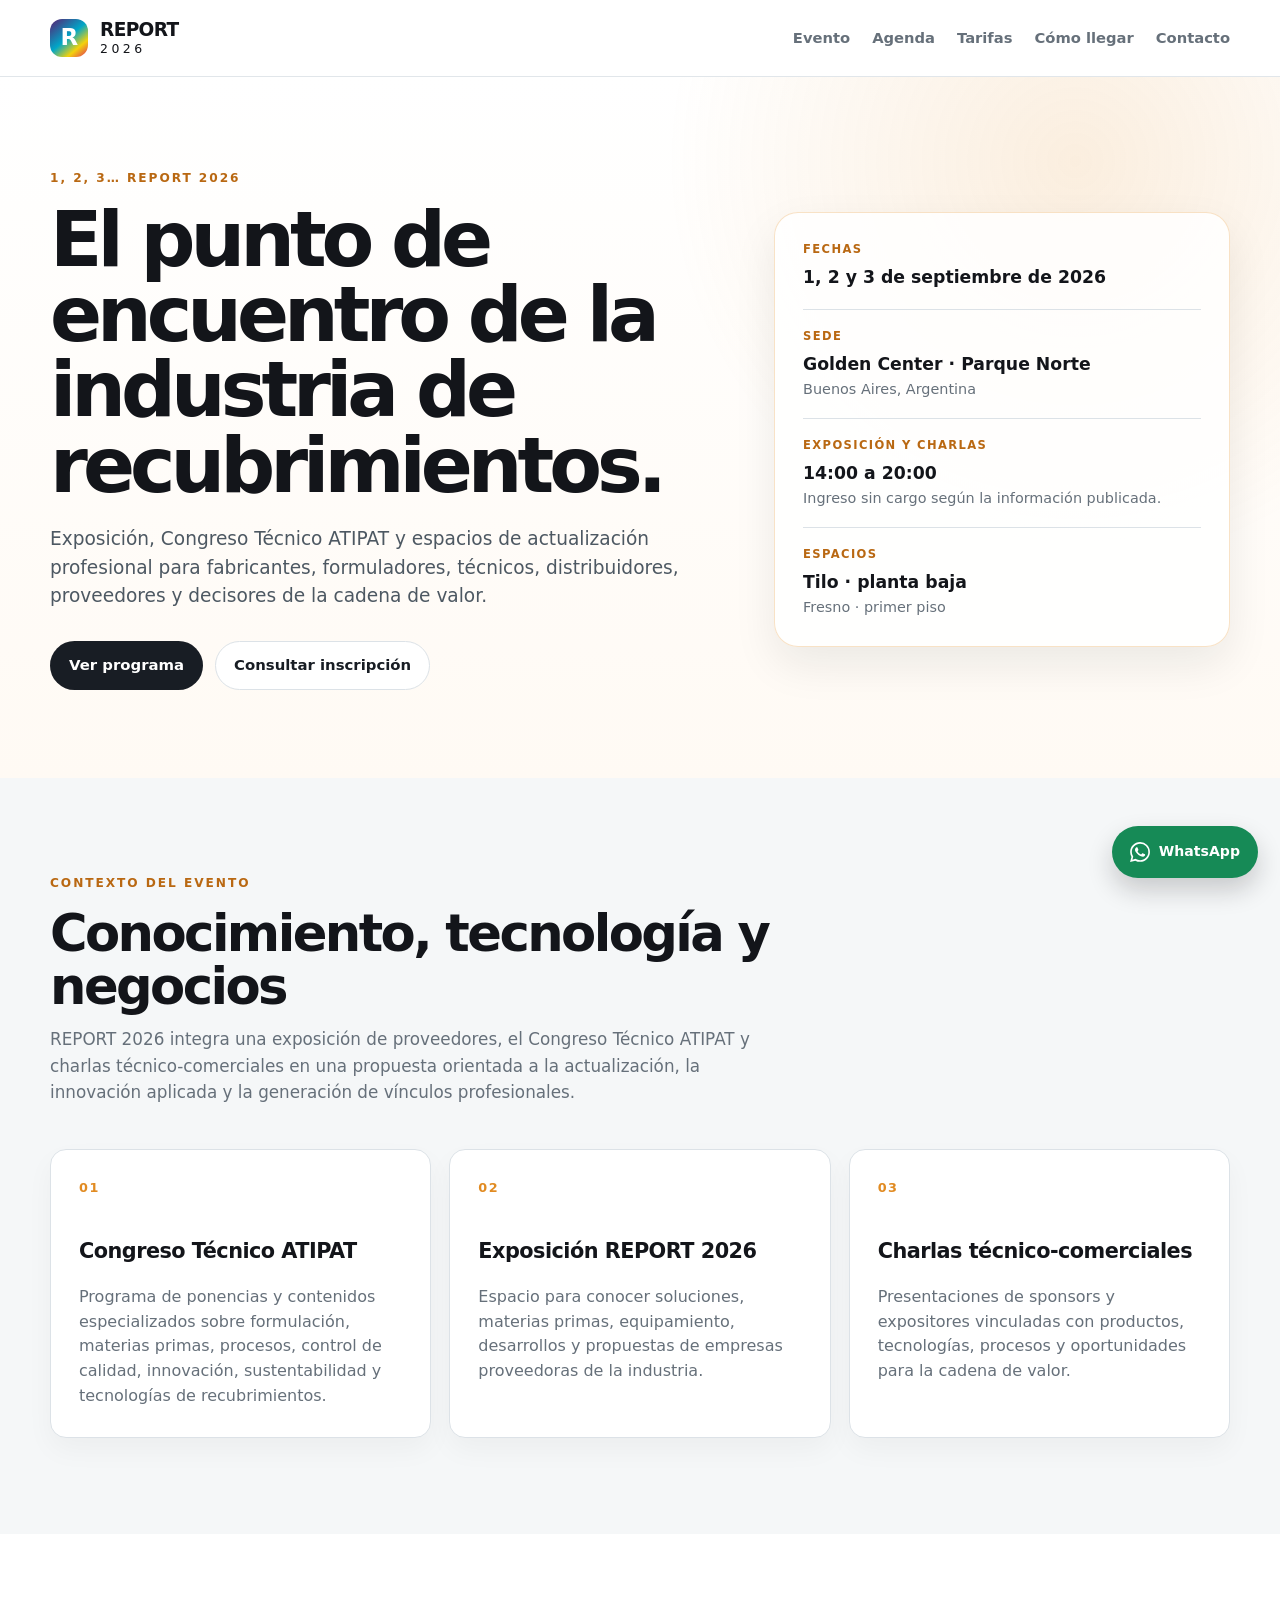
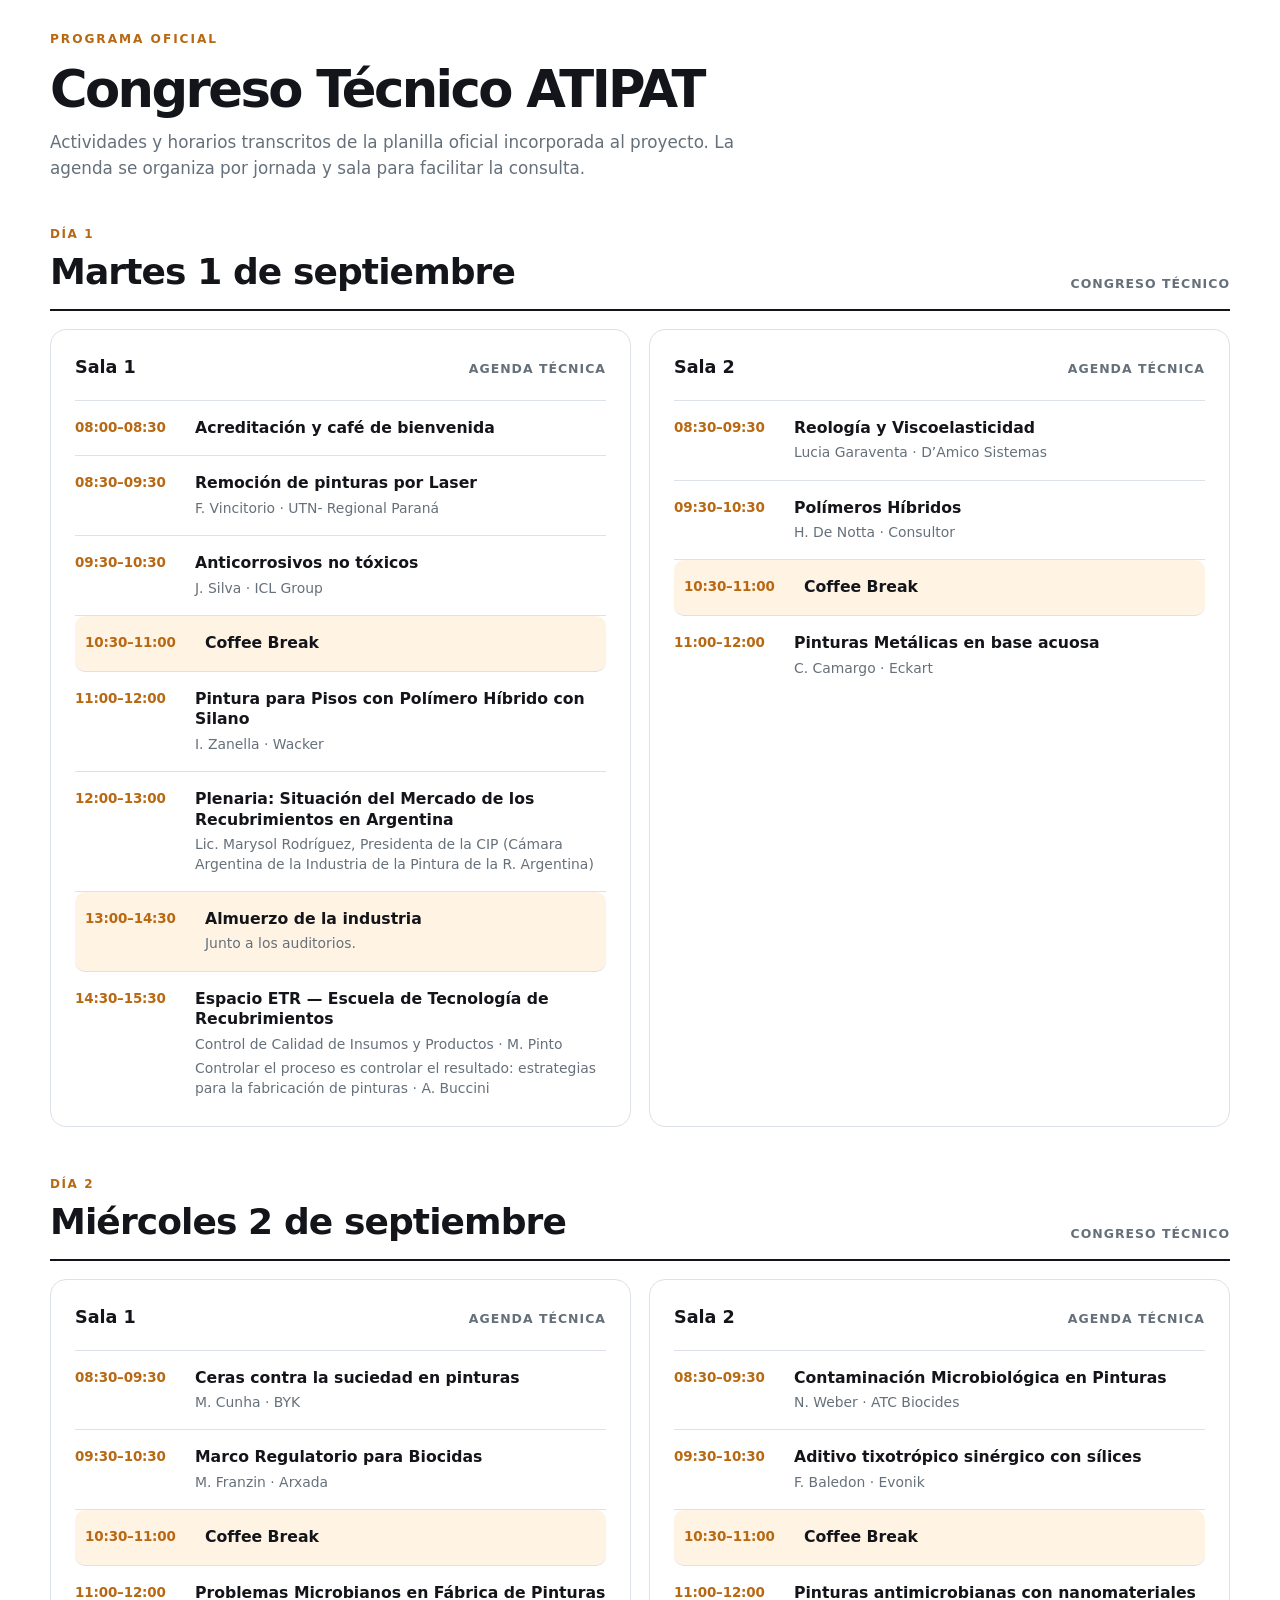
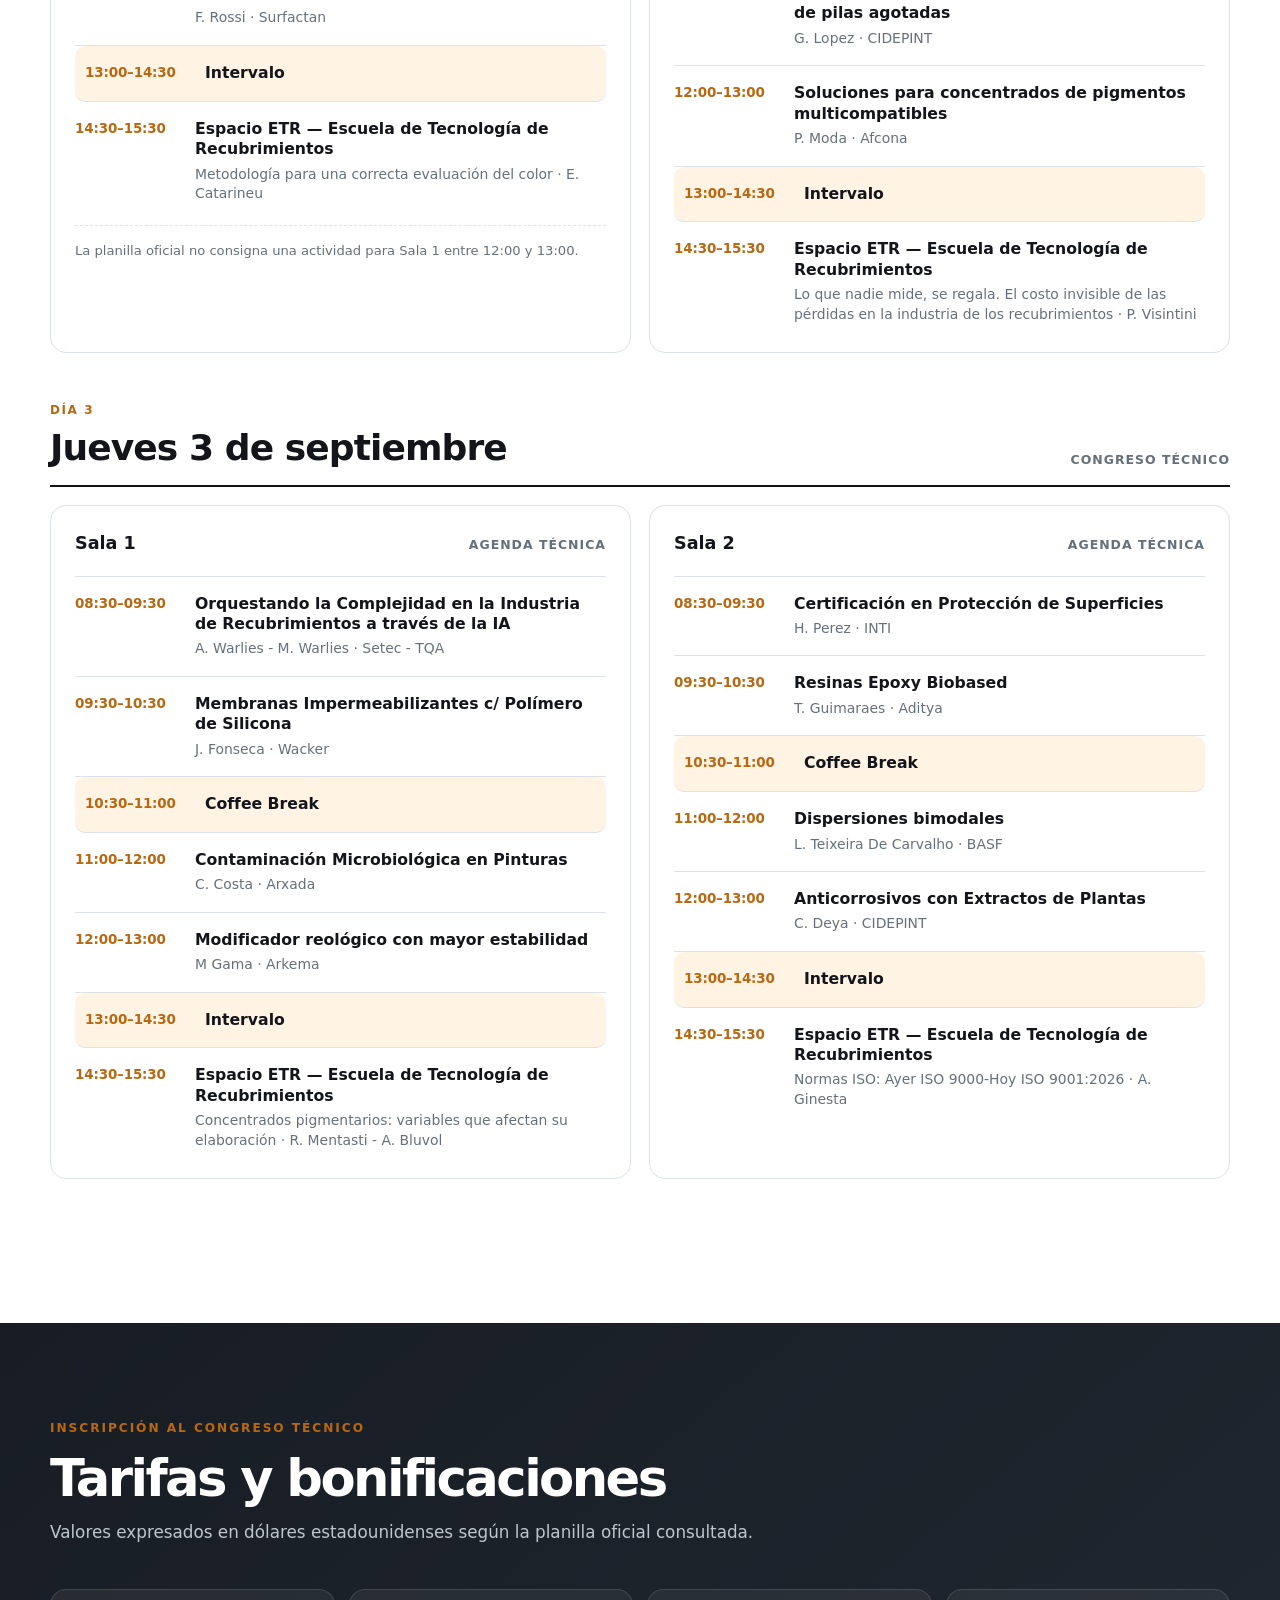
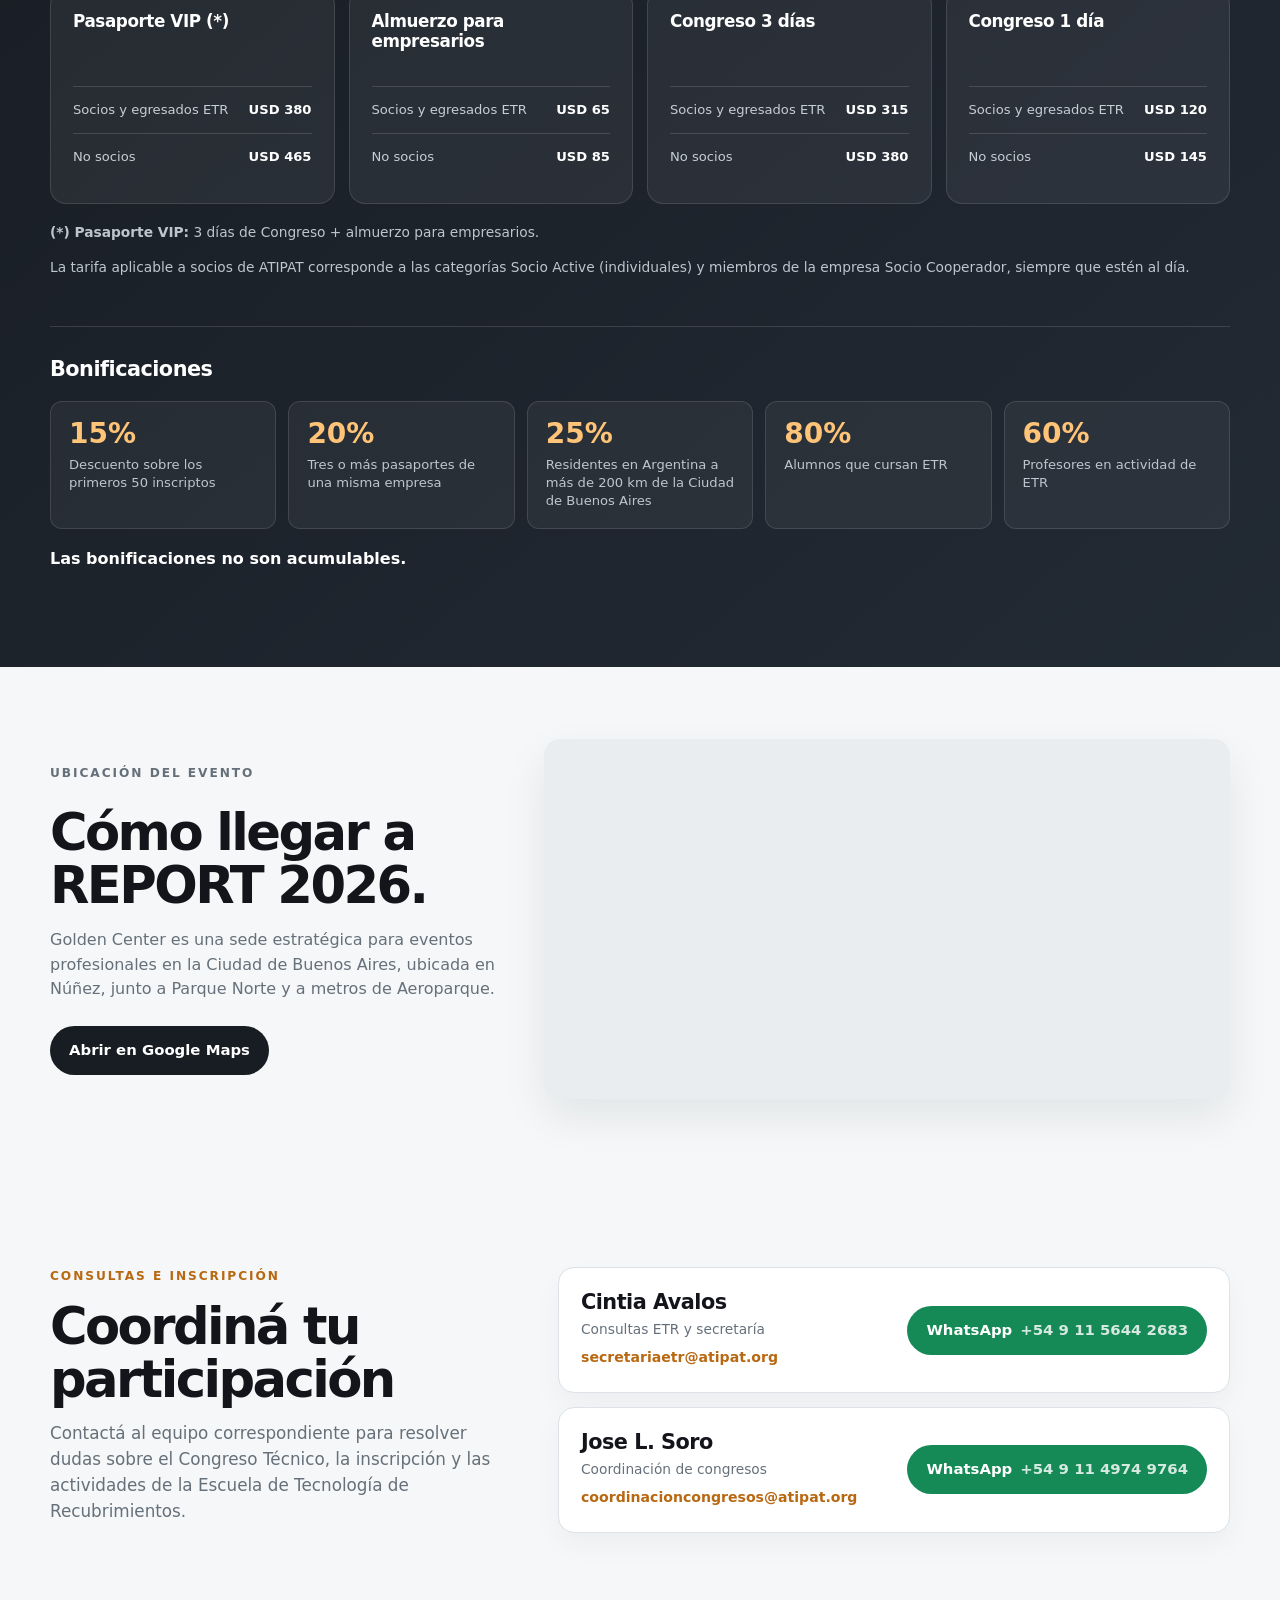
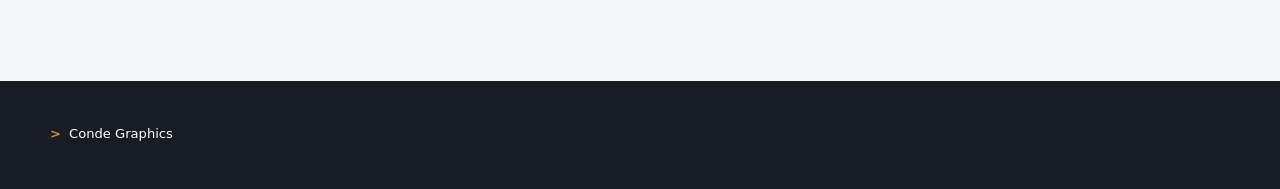
==== commit a7bd43b7: "Agrega botón flotante de WhatsApp y ajusta firma del footer" ====
--- a/index.html
+++ b/index.html
@@ -132,7 +132,6 @@
           </div>
         </div>
 
-        <div class="source-note"><strong>Nota de alcance:</strong> La planilla consultada contiene actividades consignadas para Sala 1 y Sala 2. No se incorporaron actividades de Sala 3 porque no aparecen detalladas en el rango oficial consultado.<br><br><strong>Nota de verificación editorial:</strong> la planilla fuente rotula el tercer día como “Jueves 1 de Septiembre”, mientras que el calendario del evento y la secuencia martes 1 / miércoles 2 / jueves 3 indican <strong>Jueves 3 de septiembre de 2026</strong>. Confirmar esta discrepancia antes de publicar la agenda definitiva.</div>
       </div>
     </section>
 
@@ -175,7 +174,7 @@
     </section>
   </main>
 
-  <footer class="site-footer"><div class="container footer-inner"><p>Desarrollado por <a href="https://www.condegraphics.com/" target="_blank" rel="noopener">Conde Graphics | AI-First SEO Agency</a></p></div></footer>
+  <footer class="site-footer"><div class="container footer-inner"><p class="footer-signature"><span aria-hidden="true">&gt;</span> <a href="https://www.condegraphics.com/" target="_blank" rel="noopener" aria-label="Conde Graphics, AI-First SEO Agency">Conde Graphics</a></p></div></footer>
 
   <script>
     const menuToggle = document.querySelector('.menu-toggle');
@@ -196,5 +195,10 @@
       });
     }
   </script>
+
+  <a class="whatsapp-float" href="https://wa.me/5491149749764?text=Hola%2C%20quisiera%20recibir%20informaci%C3%B3n%20sobre%20REPORT%202026." target="_blank" rel="noopener" aria-label="Contactar a REPORT 2026 por WhatsApp">
+    <svg class="whatsapp-icon" viewBox="0 0 24 24" aria-hidden="true"><path d="M20.52 3.48A11.86 11.86 0 0 0 12.05 0C5.5 0 .17 5.33.17 11.89c0 2.1.55 4.15 1.6 5.96L.07 24l6.3-1.65a11.86 11.86 0 0 0 5.68 1.45h.01c6.55 0 11.88-5.33 11.88-11.89 0-3.18-1.24-6.16-3.42-8.43ZM12.06 21.8h-.01a9.88 9.88 0 0 1-5.03-1.38l-.36-.21-3.74.98 1-3.65-.23-.37a9.85 9.85 0 0 1-1.51-5.28C2.18 6.44 6.61 2 12.06 2a9.84 9.84 0 0 1 7.01 2.91 9.84 9.84 0 0 1 2.9 7c0 5.46-4.44 9.89-9.91 9.89Zm5.43-7.4c-.3-.15-1.77-.87-2.05-.97-.27-.1-.47-.15-.67.15-.2.3-.77.97-.95 1.17-.17.2-.35.22-.65.07-.3-.15-1.25-.46-2.38-1.47-.88-.78-1.47-1.75-1.64-2.05-.17-.3-.02-.46.13-.61.13-.13.3-.35.45-.52.15-.17.2-.3.3-.5.1-.2.05-.37-.02-.52-.07-.15-.67-1.62-.92-2.22-.24-.58-.49-.5-.67-.51h-.57c-.2 0-.52.07-.8.37-.27.3-1.04 1.02-1.04 2.48s1.07 2.88 1.22 3.08c.15.2 2.1 3.21 5.08 4.5.71.3 1.26.49 1.69.63.71.23 1.36.2 1.87.12.57-.09 1.77-.72 2.02-1.42.25-.7.25-1.3.17-1.42-.07-.12-.27-.2-.57-.35Z"/></svg>
+    <span>WhatsApp</span>
+  </a>
 </body>
 </html>
--- a/styles.css
+++ b/styles.css
@@ -95,7 +95,6 @@
 .timeline span { margin-top: 5px; color: var(--muted); font-size: .87rem; line-height: 1.4; }
 .timeline .break { padding-left: 10px; padding-right: 10px; background: var(--accent-soft); border-radius: 10px; }
 .muted-note { margin: 17px 0 0; padding-top: 15px; border-top: 1px dashed var(--line); color: var(--muted); font-size: .82rem; }
-.source-note { padding: 18px 20px; border-left: 4px solid var(--accent); border-radius: 10px; color: #5c4b39; background: var(--accent-soft); font-size: .9rem; }
 
 .pricing-grid { display: grid; grid-template-columns: repeat(4, 1fr); gap: 14px; }
 .pricing-card { padding: 22px; border: 1px solid rgba(255,255,255,.12); border-radius: var(--radius-md); background: rgba(255,255,255,.06); }
@@ -130,7 +129,16 @@
 .site-footer { color: #bdc6ce; background: var(--dark); }
 .footer-inner { min-height: 108px; font-size: .82rem; }
 .footer-inner p { margin: 0; }
-.footer-inner a { color: #fff; }
+.footer-signature { display: inline-flex; align-items: center; gap: 8px; color: #8f9aa5; }
+.footer-signature > span { color: var(--accent); font-weight: 850; transition: transform .2s ease, color .2s ease; }
+.footer-signature a { color: #fff; text-decoration: none; transition: color .2s ease; }
+.footer-signature:hover > span, .footer-signature:focus-within > span { color: #ffc477; transform: translateX(2px); }
+.footer-signature a:hover, .footer-signature a:focus-visible { color: var(--accent); text-decoration: none; }
+
+.whatsapp-float { position: fixed; right: 22px; bottom: 22px; z-index: 20; display: inline-flex; align-items: center; gap: 9px; min-height: 52px; padding: 0 18px; border-radius: 999px; color: #fff; background: var(--whatsapp); box-shadow: 0 12px 26px rgba(19, 21, 26, .2); text-decoration: none; font-size: .88rem; font-weight: 850; transition: transform .2s ease, box-shadow .2s ease, background .2s ease; }
+.whatsapp-float:hover, .whatsapp-float:focus-visible { color: #fff; background: #117447; transform: translateY(-2px); box-shadow: 0 16px 30px rgba(19, 21, 26, .26); }
+.whatsapp-float:focus-visible { outline: 3px solid #fff; outline-offset: 3px; }
+.whatsapp-icon { width: 20px; height: 20px; fill: currentColor; }
 
 @media (max-width: 980px) {
   .hero-grid, .contact-grid { grid-template-columns: 1fr; gap: 34px; }
@@ -159,6 +167,7 @@
   .location-section { padding: 64px 0; }
   .location-grid { grid-template-columns: 1fr; gap: 30px; }
   .map-frame, .map-frame iframe { min-height: 300px; height: 300px; }
+  .whatsapp-float { right: 14px; bottom: 14px; min-height: 50px; padding: 0 16px; }
   .footer-inner { align-items: start; flex-direction: column; justify-content: center; padding: 22px 0; }
 }
 @media print {
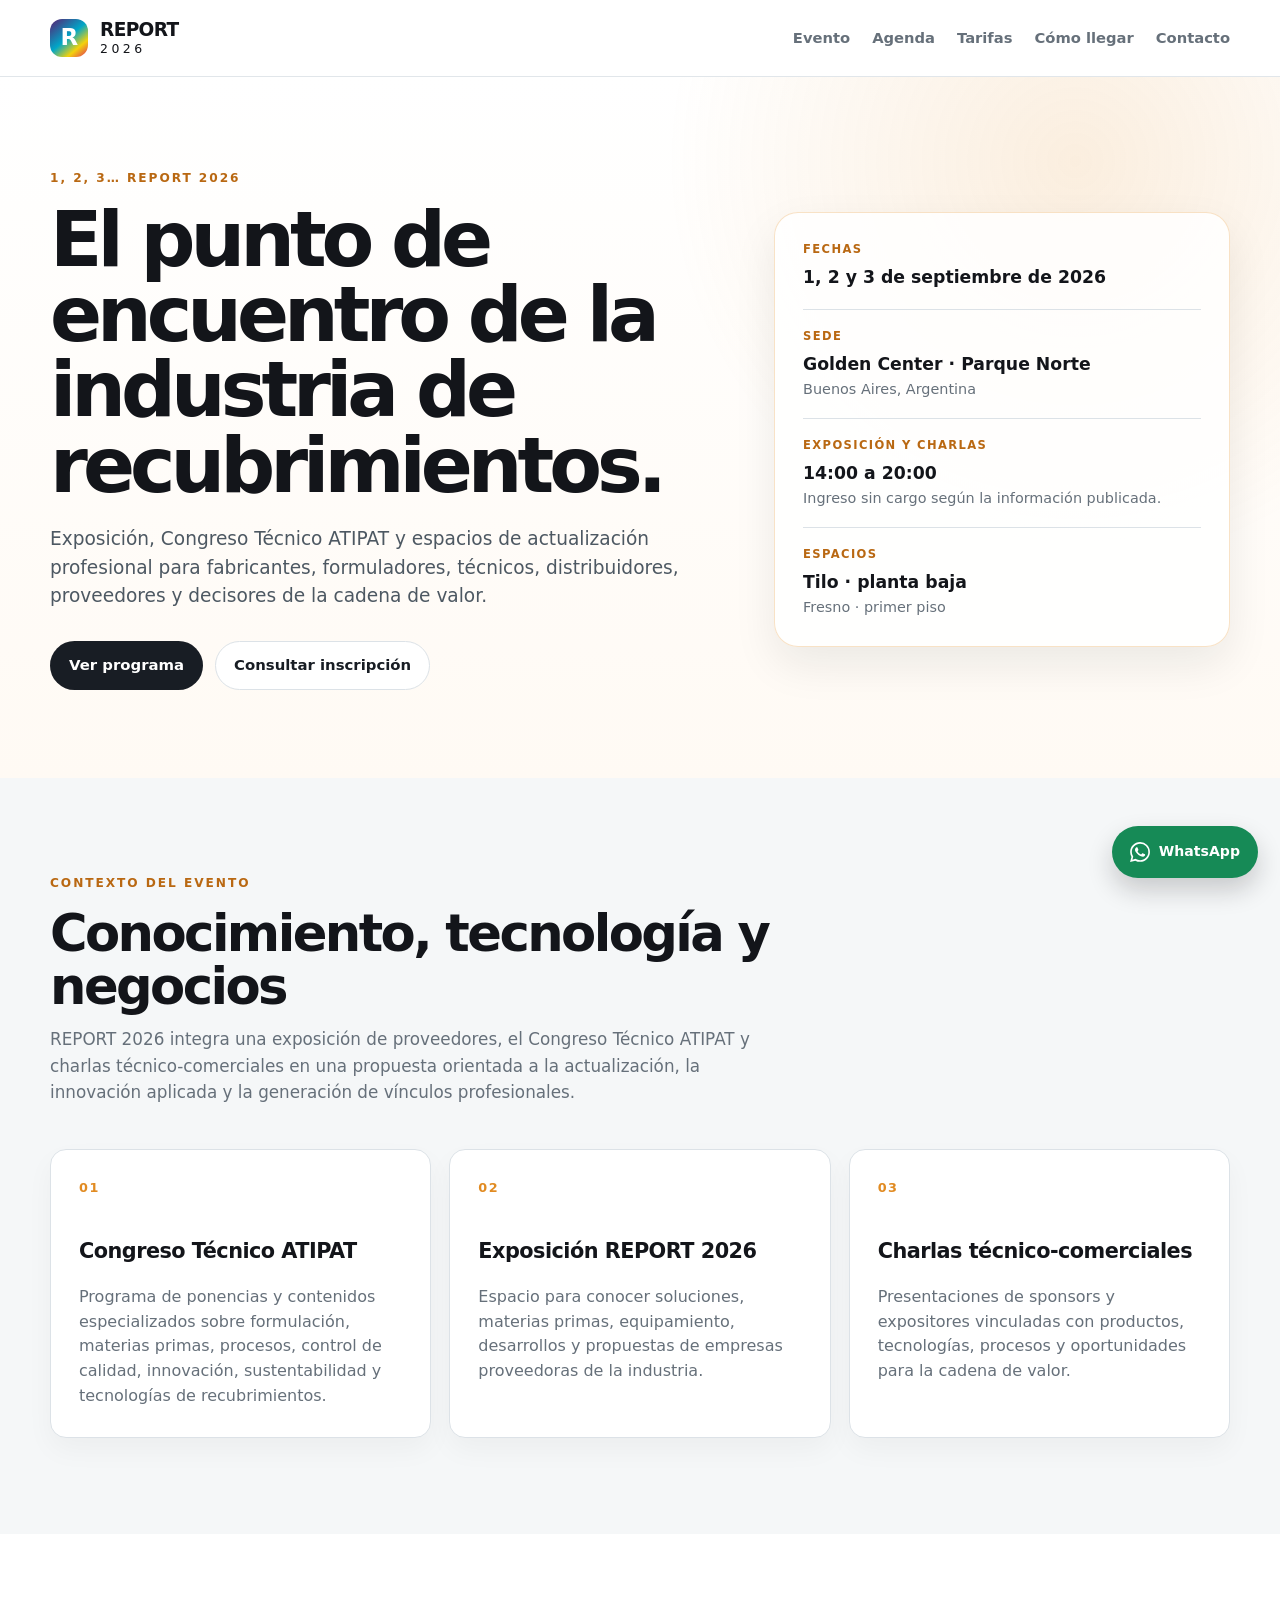
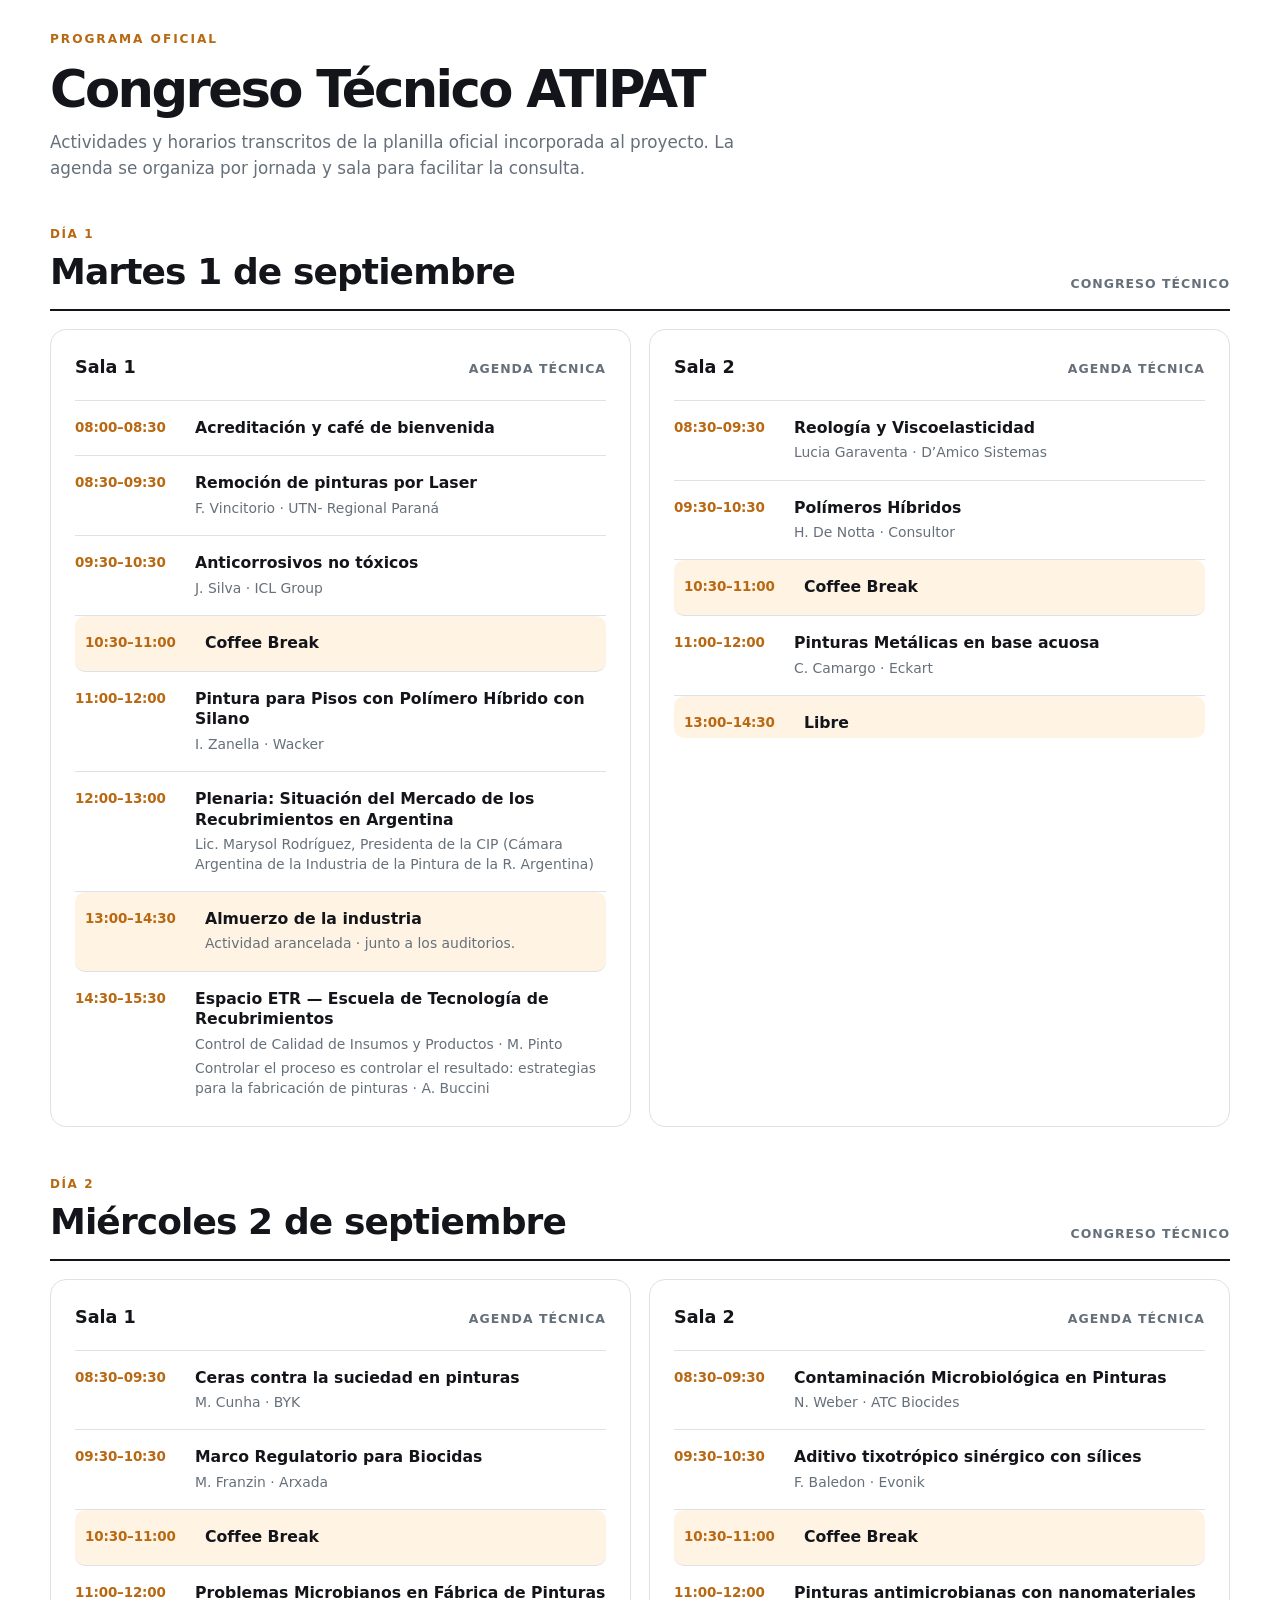
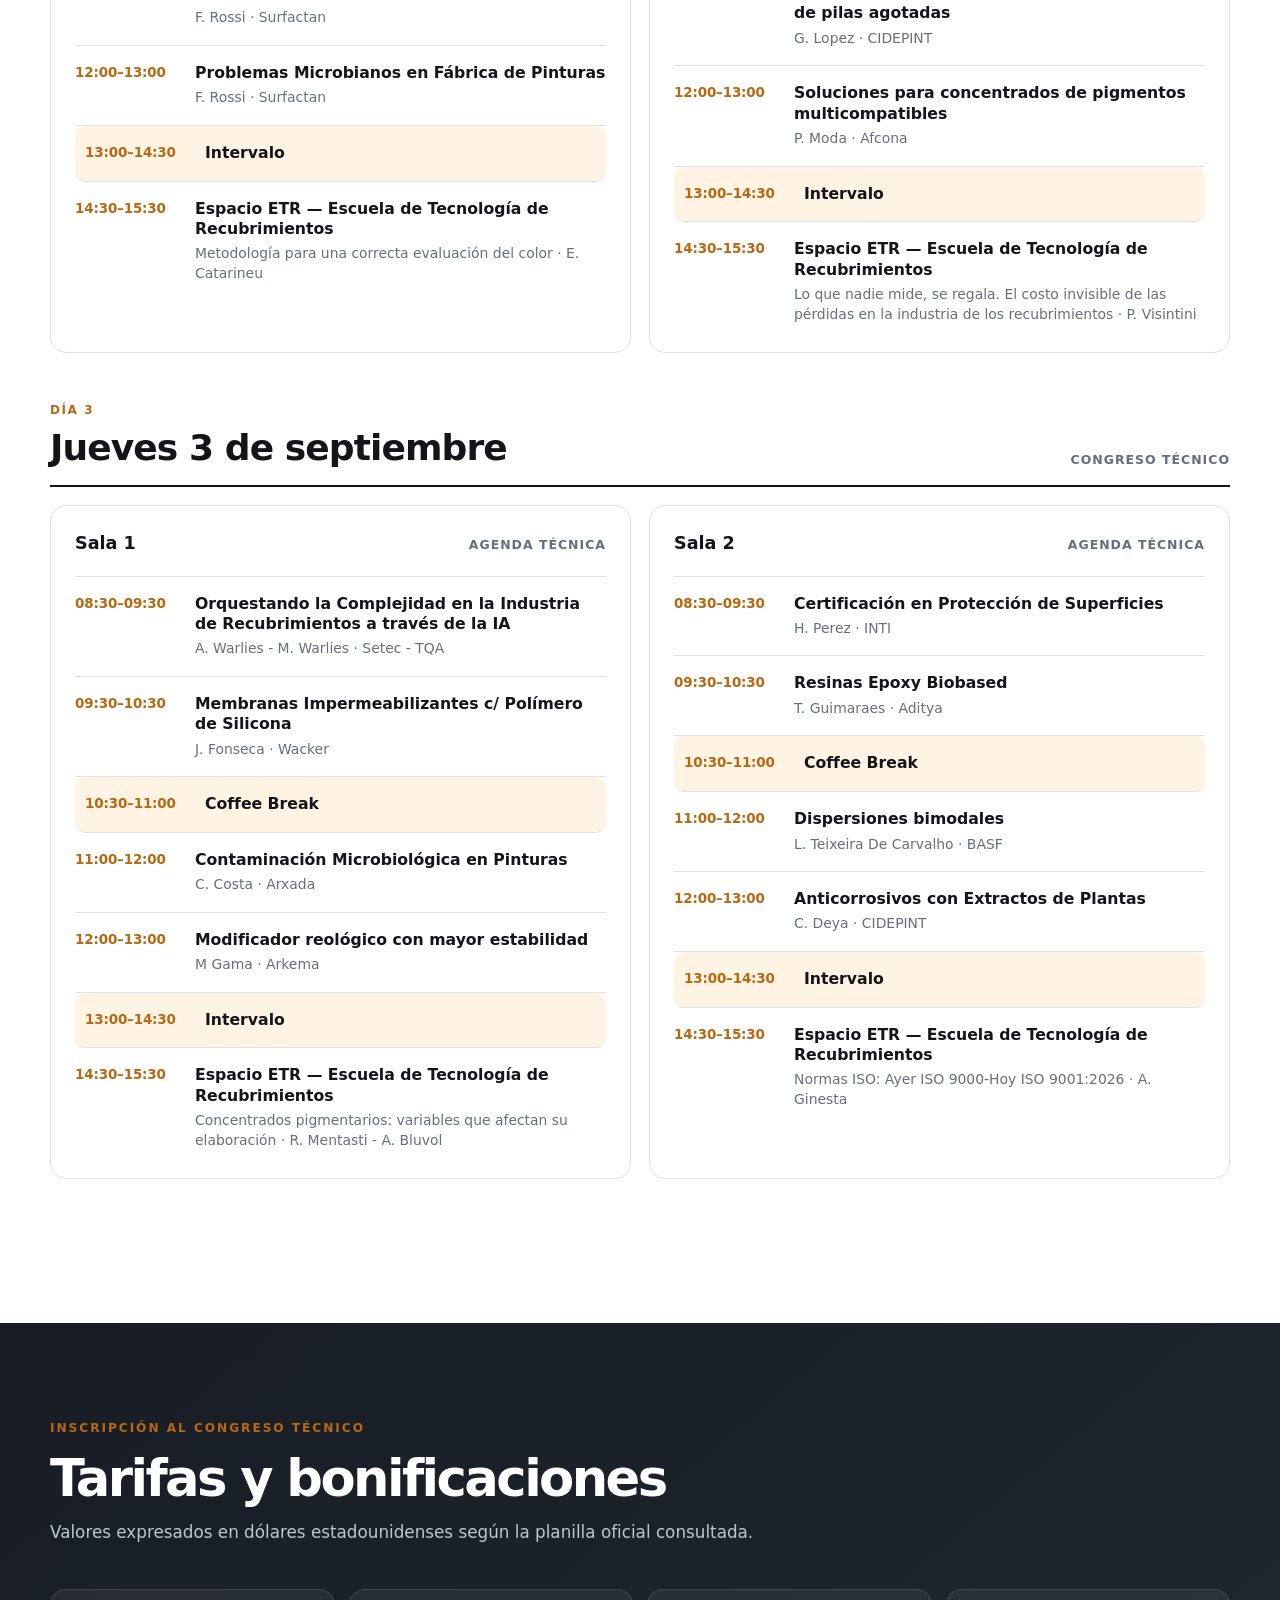
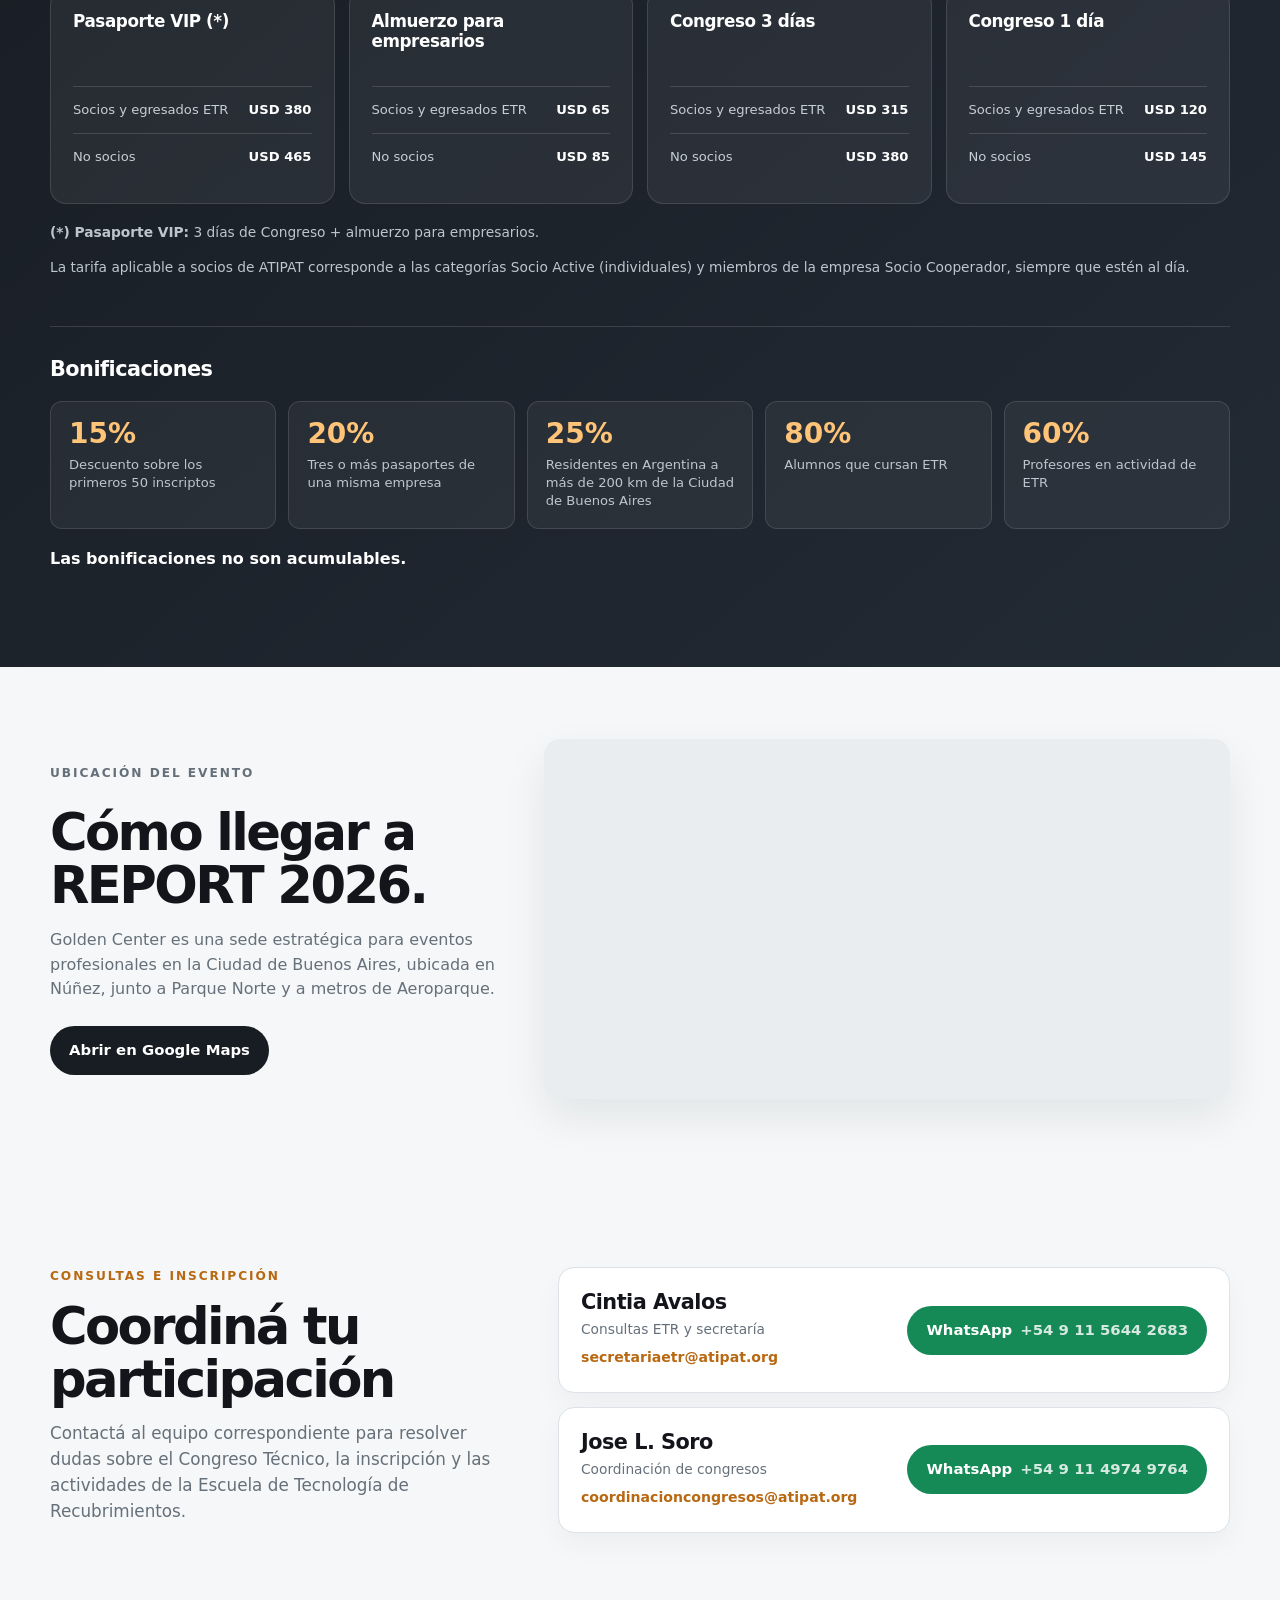
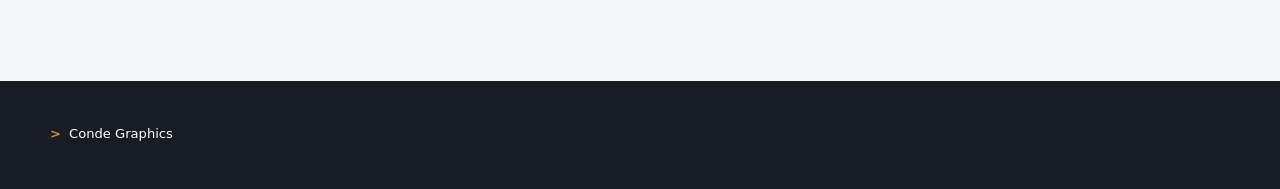
==== commit 124da170: "Actualizar agenda del Congreso ATIPAT REPORT 2026" ====
--- a/index.html
+++ b/index.html
@@ -73,7 +73,7 @@
               <li class="break"><time>10:30–11:00</time><div><strong>Coffee Break</strong></div></li>
               <li><time>11:00–12:00</time><div><strong>Pintura para Pisos con Polímero Híbrido con Silano</strong><span>I. Zanella · Wacker</span></div></li>
               <li><time>12:00–13:00</time><div><strong>Plenaria: Situación del Mercado de los Recubrimientos en Argentina</strong><span>Lic. Marysol Rodríguez, Presidenta de la CIP (Cámara Argentina de la Industria de la Pintura de la R. Argentina)</span></div></li>
-              <li class="break"><time>13:00–14:30</time><div><strong>Almuerzo de la industria</strong><span>Junto a los auditorios.</span></div></li>
+              <li class="break"><time>13:00–14:30</time><div><strong>Almuerzo de la industria</strong><span>Actividad arancelada · junto a los auditorios.</span></div></li>
               <li><time>14:30–15:30</time><div><strong>Espacio ETR — Escuela de Tecnología de Recubrimientos</strong><span>Control de Calidad de Insumos y Productos · M. Pinto</span><span>Controlar el proceso es controlar el resultado: estrategias para la fabricación de pinturas · A. Buccini</span></div></li>
             </ol></article>
             <article class="room-card"><div class="room-title"><h4>Sala 2</h4><span>Agenda técnica</span></div><ol class="timeline">
@@ -81,6 +81,7 @@
               <li><time>09:30–10:30</time><div><strong>Polímeros Híbridos</strong><span>H. De Notta · Consultor</span></div></li>
               <li class="break"><time>10:30–11:00</time><div><strong>Coffee Break</strong></div></li>
               <li><time>11:00–12:00</time><div><strong>Pinturas Metálicas en base acuosa</strong><span>C. Camargo · Eckart</span></div></li>
+              <li class="break"><time>13:00–14:30</time><div><strong>Libre</strong></div></li>
             </ol></article>
           </div>
         </div>
@@ -93,9 +94,10 @@
               <li><time>09:30–10:30</time><div><strong>Marco Regulatorio para Biocidas</strong><span>M. Franzin · Arxada</span></div></li>
               <li class="break"><time>10:30–11:00</time><div><strong>Coffee Break</strong></div></li>
               <li><time>11:00–12:00</time><div><strong>Problemas Microbianos en Fábrica de Pinturas</strong><span>F. Rossi · Surfactan</span></div></li>
+              <li><time>12:00–13:00</time><div><strong>Problemas Microbianos en Fábrica de Pinturas</strong><span>F. Rossi · Surfactan</span></div></li>
               <li class="break"><time>13:00–14:30</time><div><strong>Intervalo</strong></div></li>
               <li><time>14:30–15:30</time><div><strong>Espacio ETR — Escuela de Tecnología de Recubrimientos</strong><span>Metodología para una correcta evaluación del color · E. Catarineu</span></div></li>
-            </ol><p class="muted-note">La planilla oficial no consigna una actividad para Sala 1 entre 12:00 y 13:00.</p></article>
+            </ol></article>
             <article class="room-card"><div class="room-title"><h4>Sala 2</h4><span>Agenda técnica</span></div><ol class="timeline">
               <li><time>08:30–09:30</time><div><strong>Contaminación Microbiológica en Pinturas</strong><span>N. Weber · ATC Biocides</span></div></li>
               <li><time>09:30–10:30</time><div><strong>Aditivo tixotrópico sinérgico con sílices</strong><span>F. Baledon · Evonik</span></div></li>
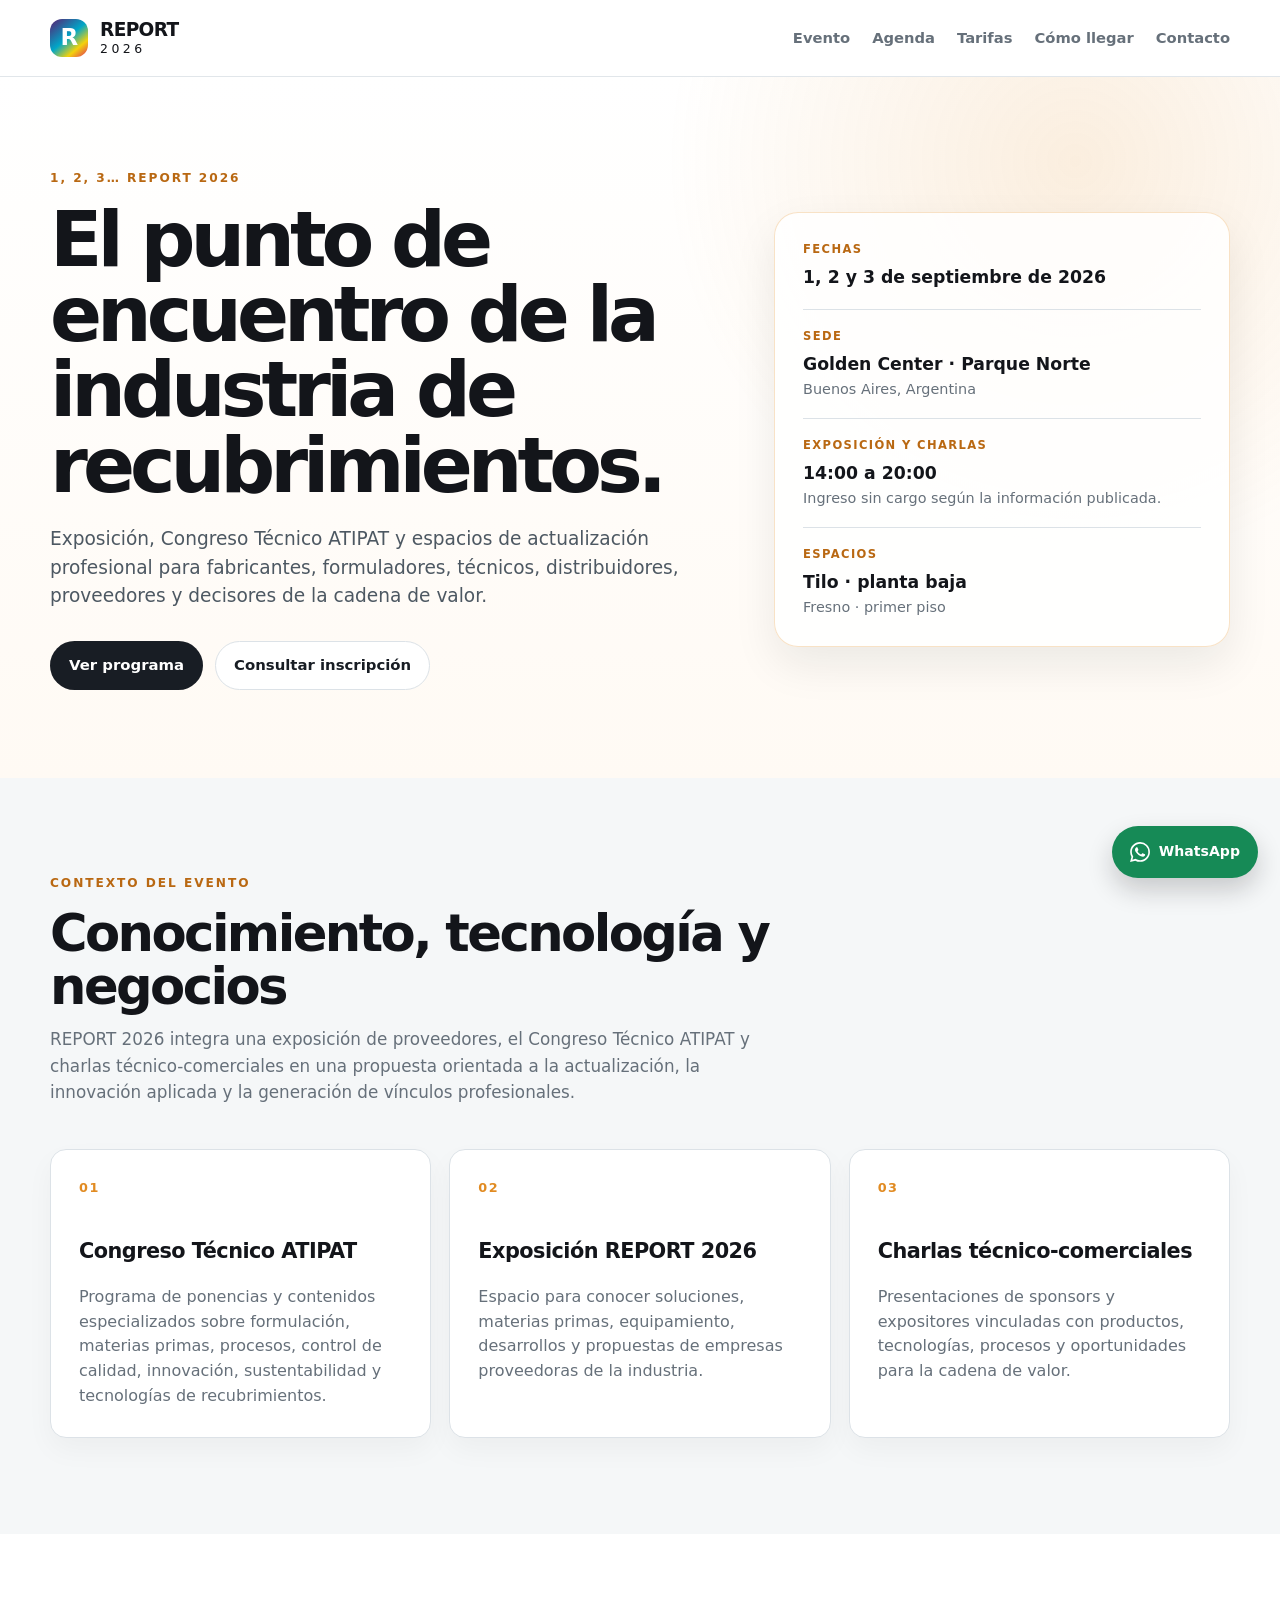
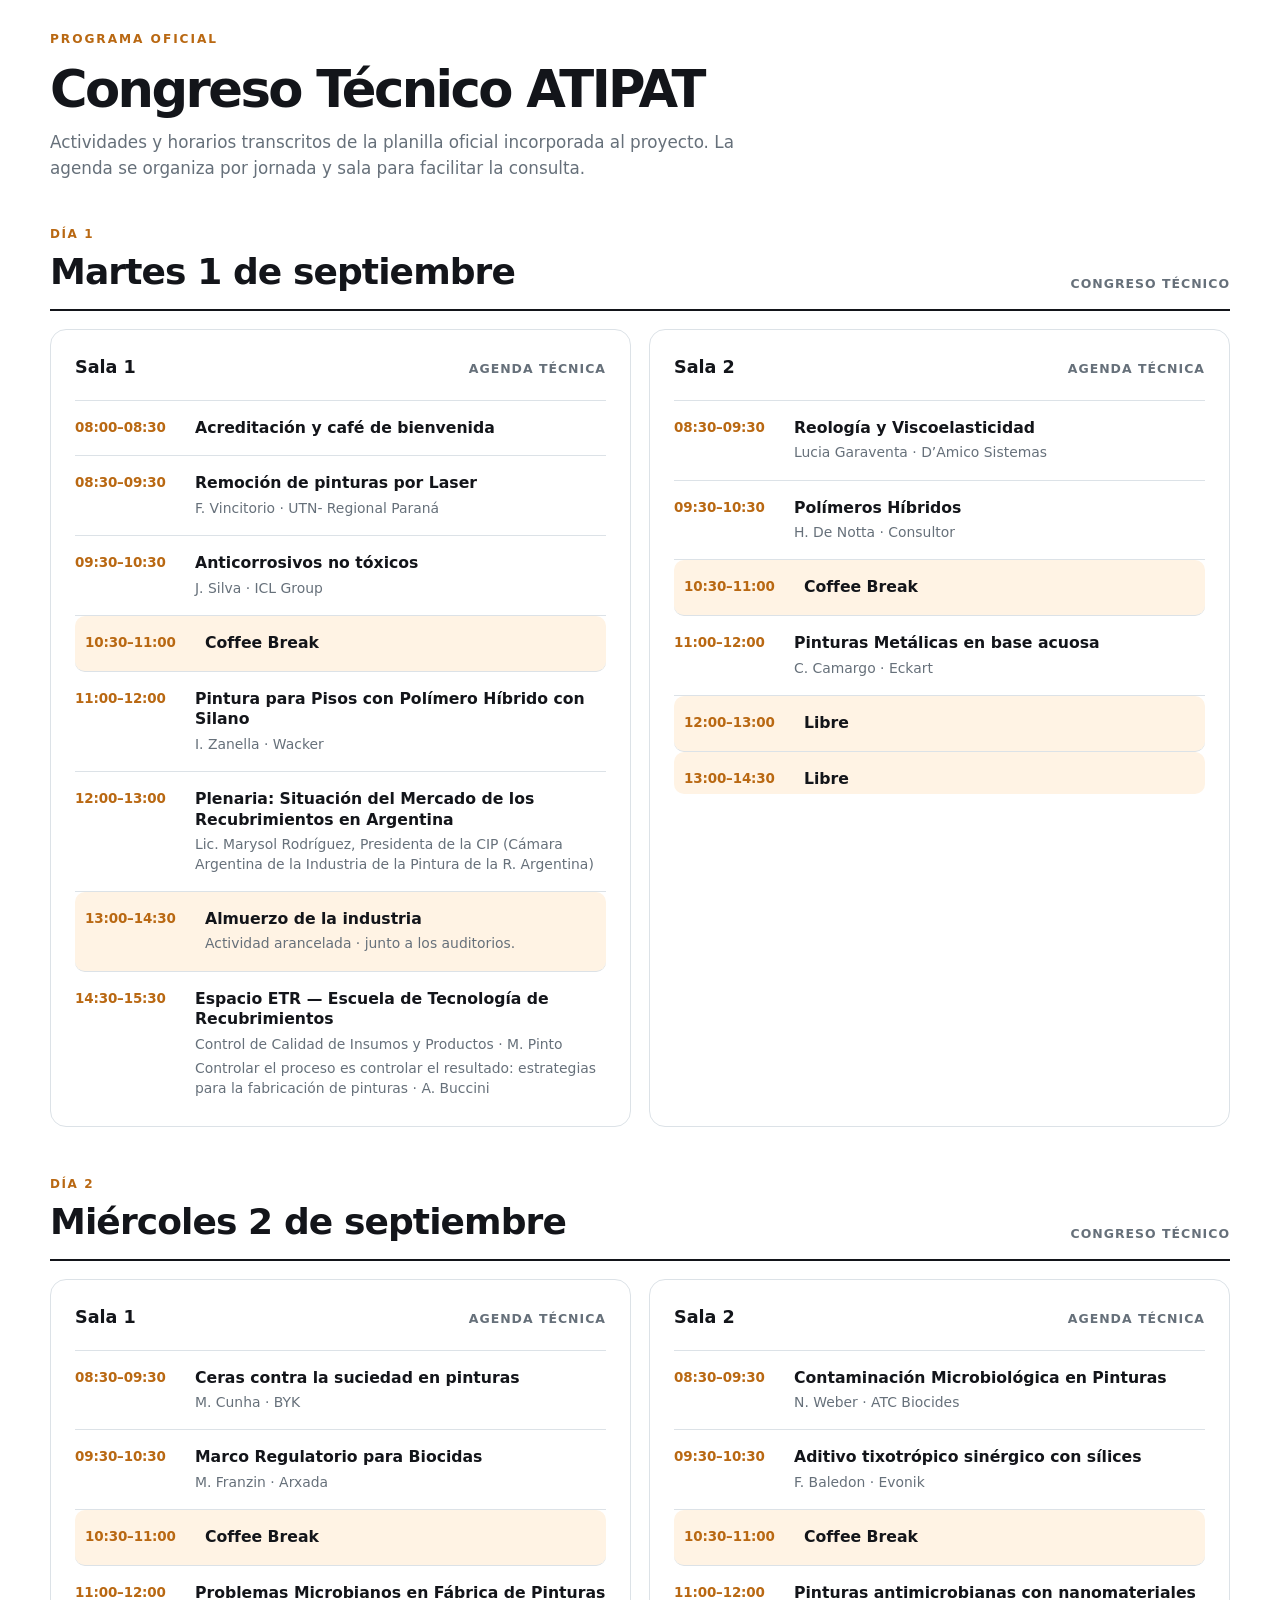
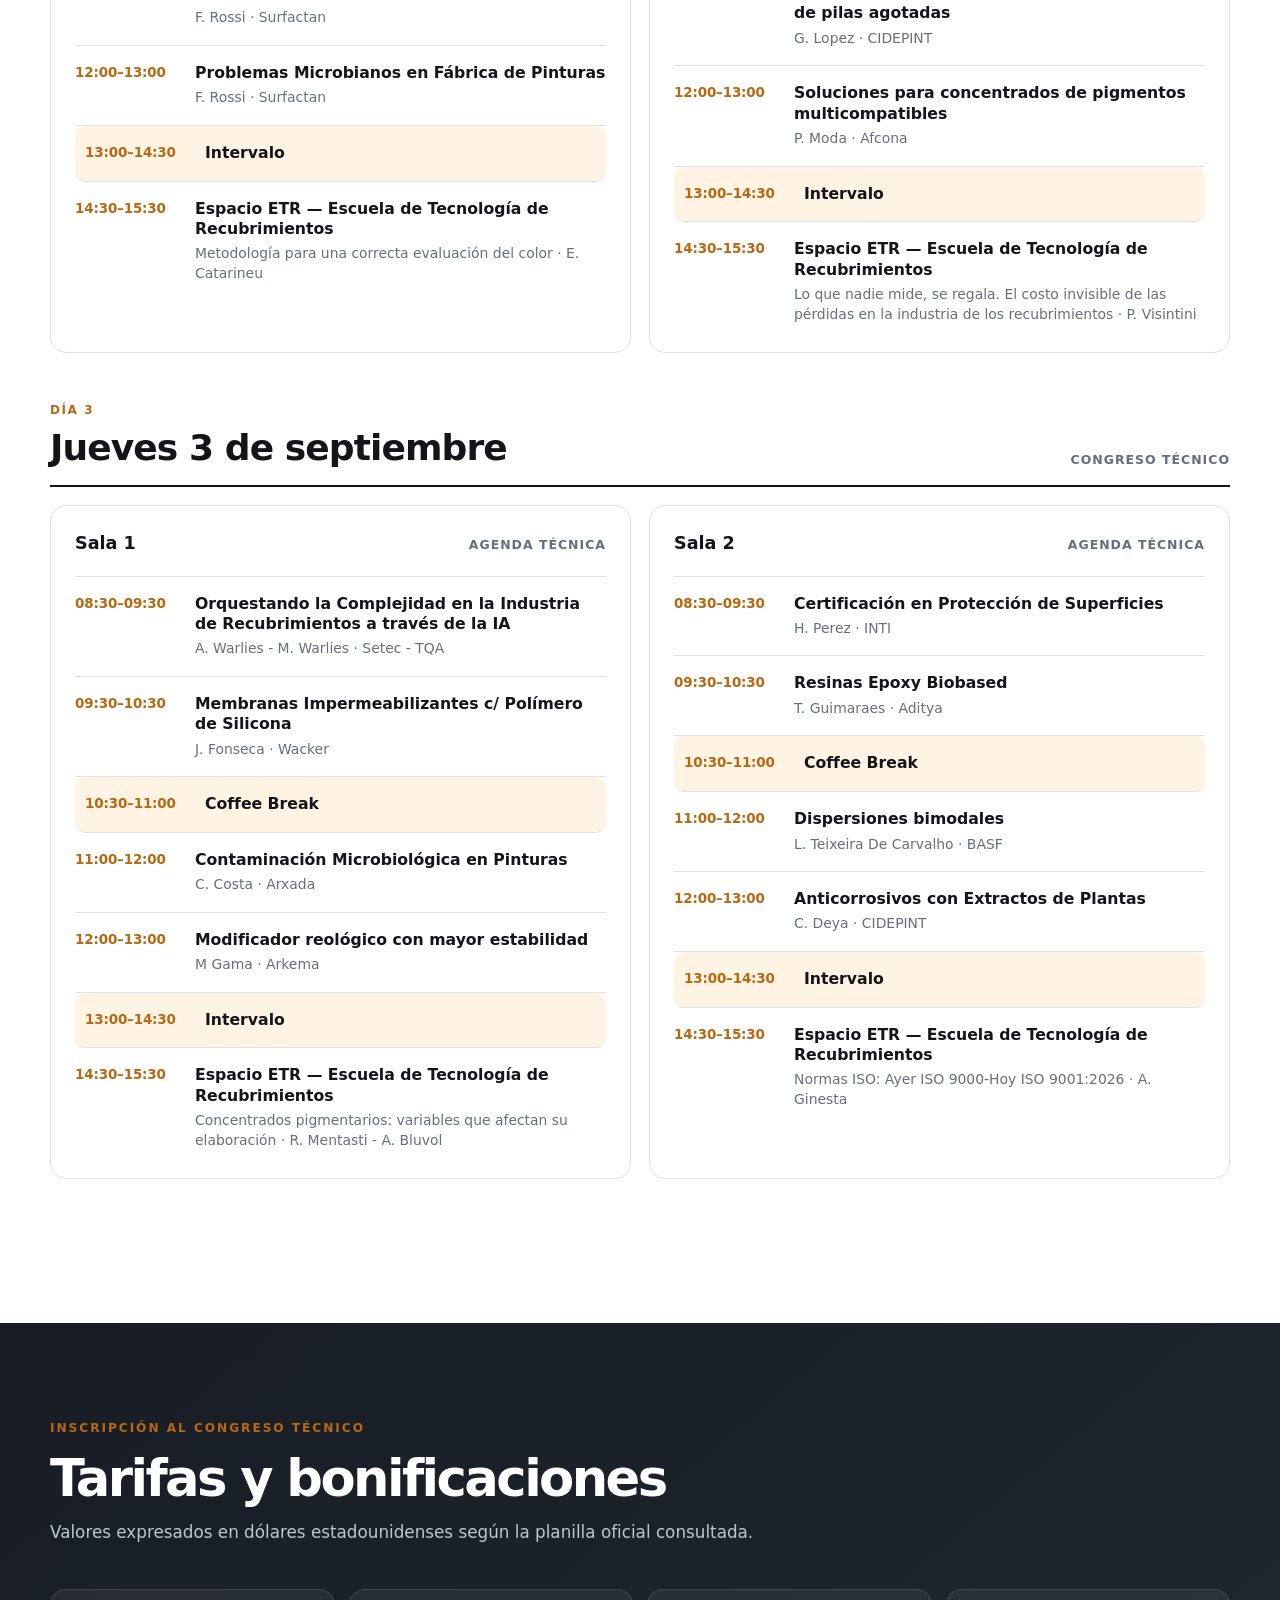
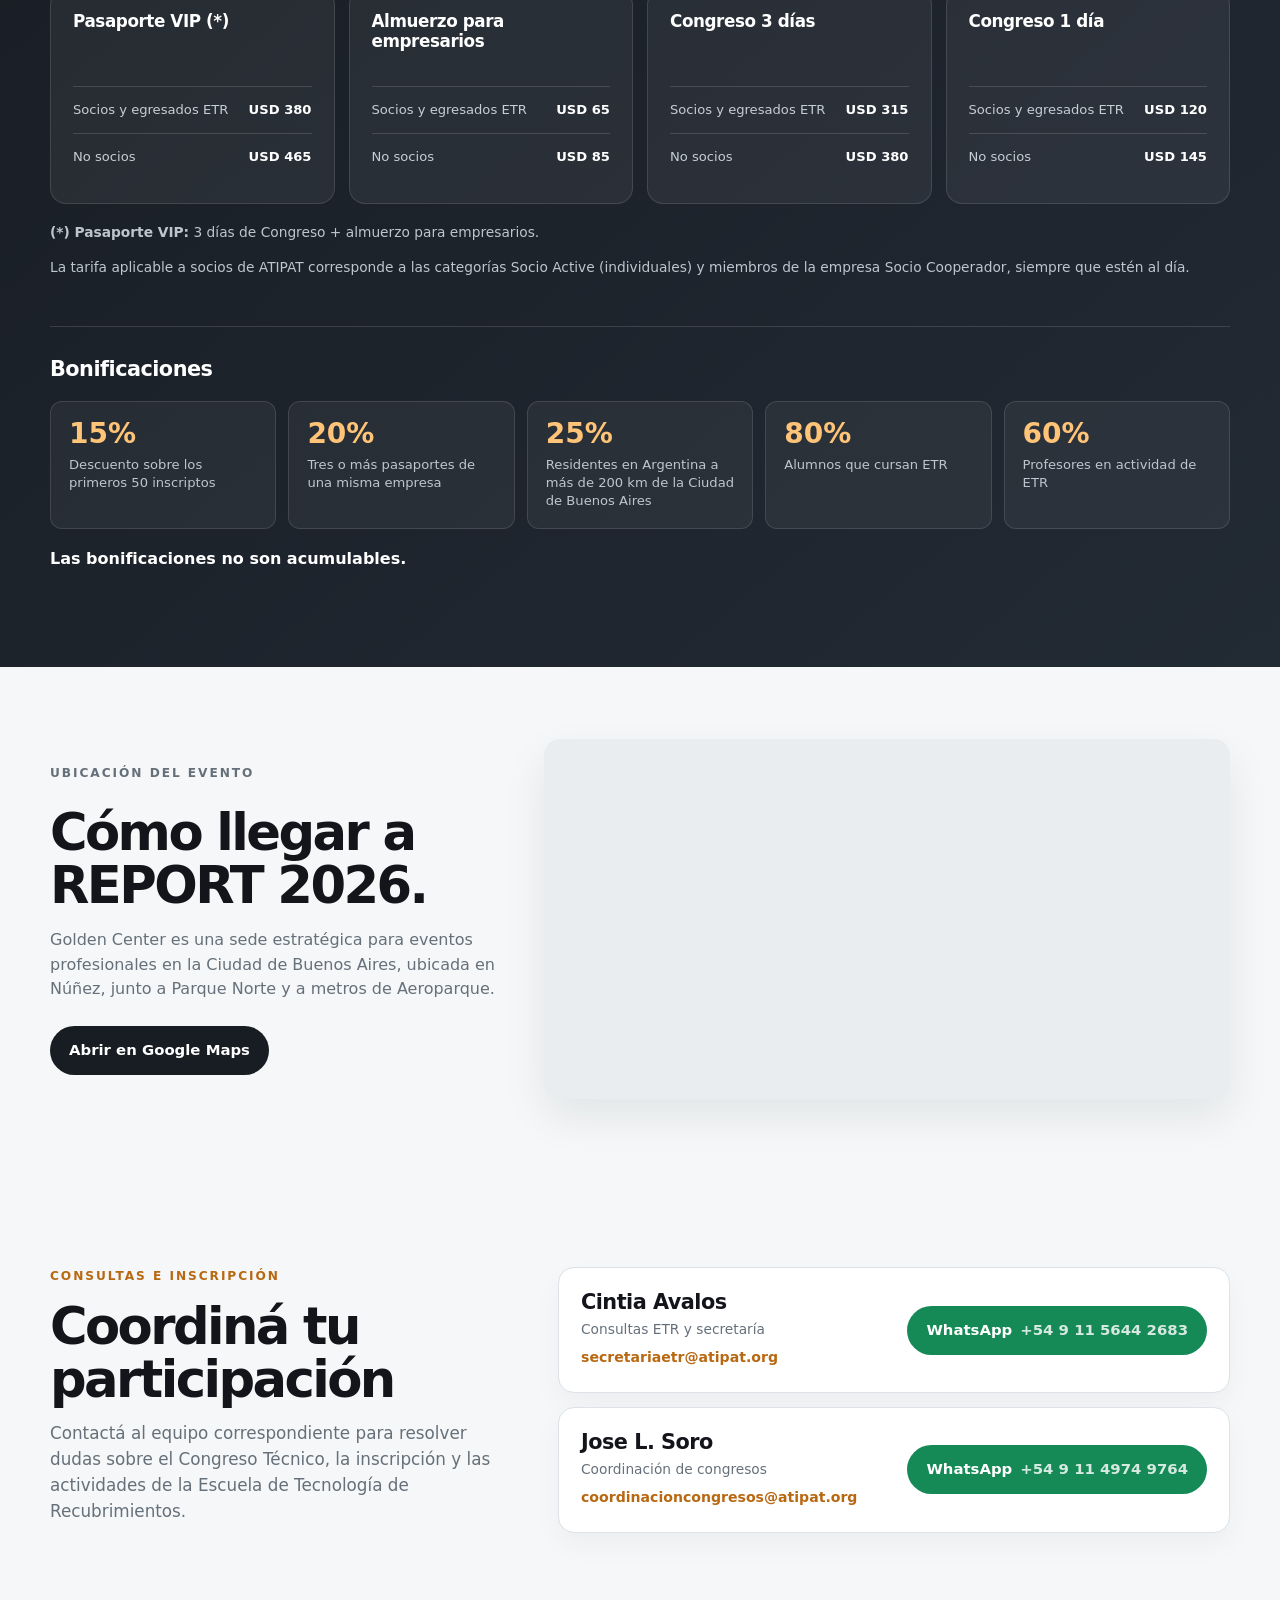
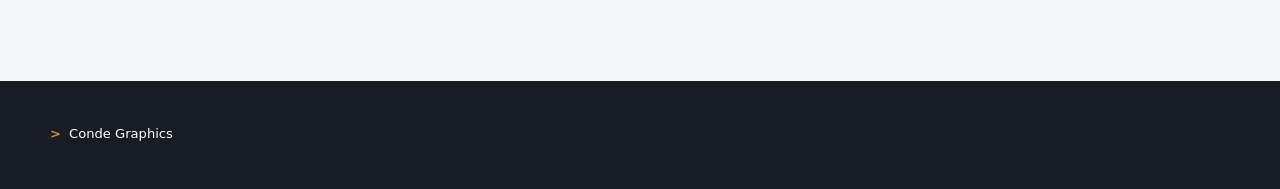
==== commit 0f3dea21: "Corregir dos horarios libres en Sala 2 de Jornada 1" ====
--- a/index.html
+++ b/index.html
@@ -81,6 +81,7 @@
               <li><time>09:30–10:30</time><div><strong>Polímeros Híbridos</strong><span>H. De Notta · Consultor</span></div></li>
               <li class="break"><time>10:30–11:00</time><div><strong>Coffee Break</strong></div></li>
               <li><time>11:00–12:00</time><div><strong>Pinturas Metálicas en base acuosa</strong><span>C. Camargo · Eckart</span></div></li>
+              <li class="break"><time>12:00–13:00</time><div><strong>Libre</strong></div></li>
               <li class="break"><time>13:00–14:30</time><div><strong>Libre</strong></div></li>
             </ol></article>
           </div>
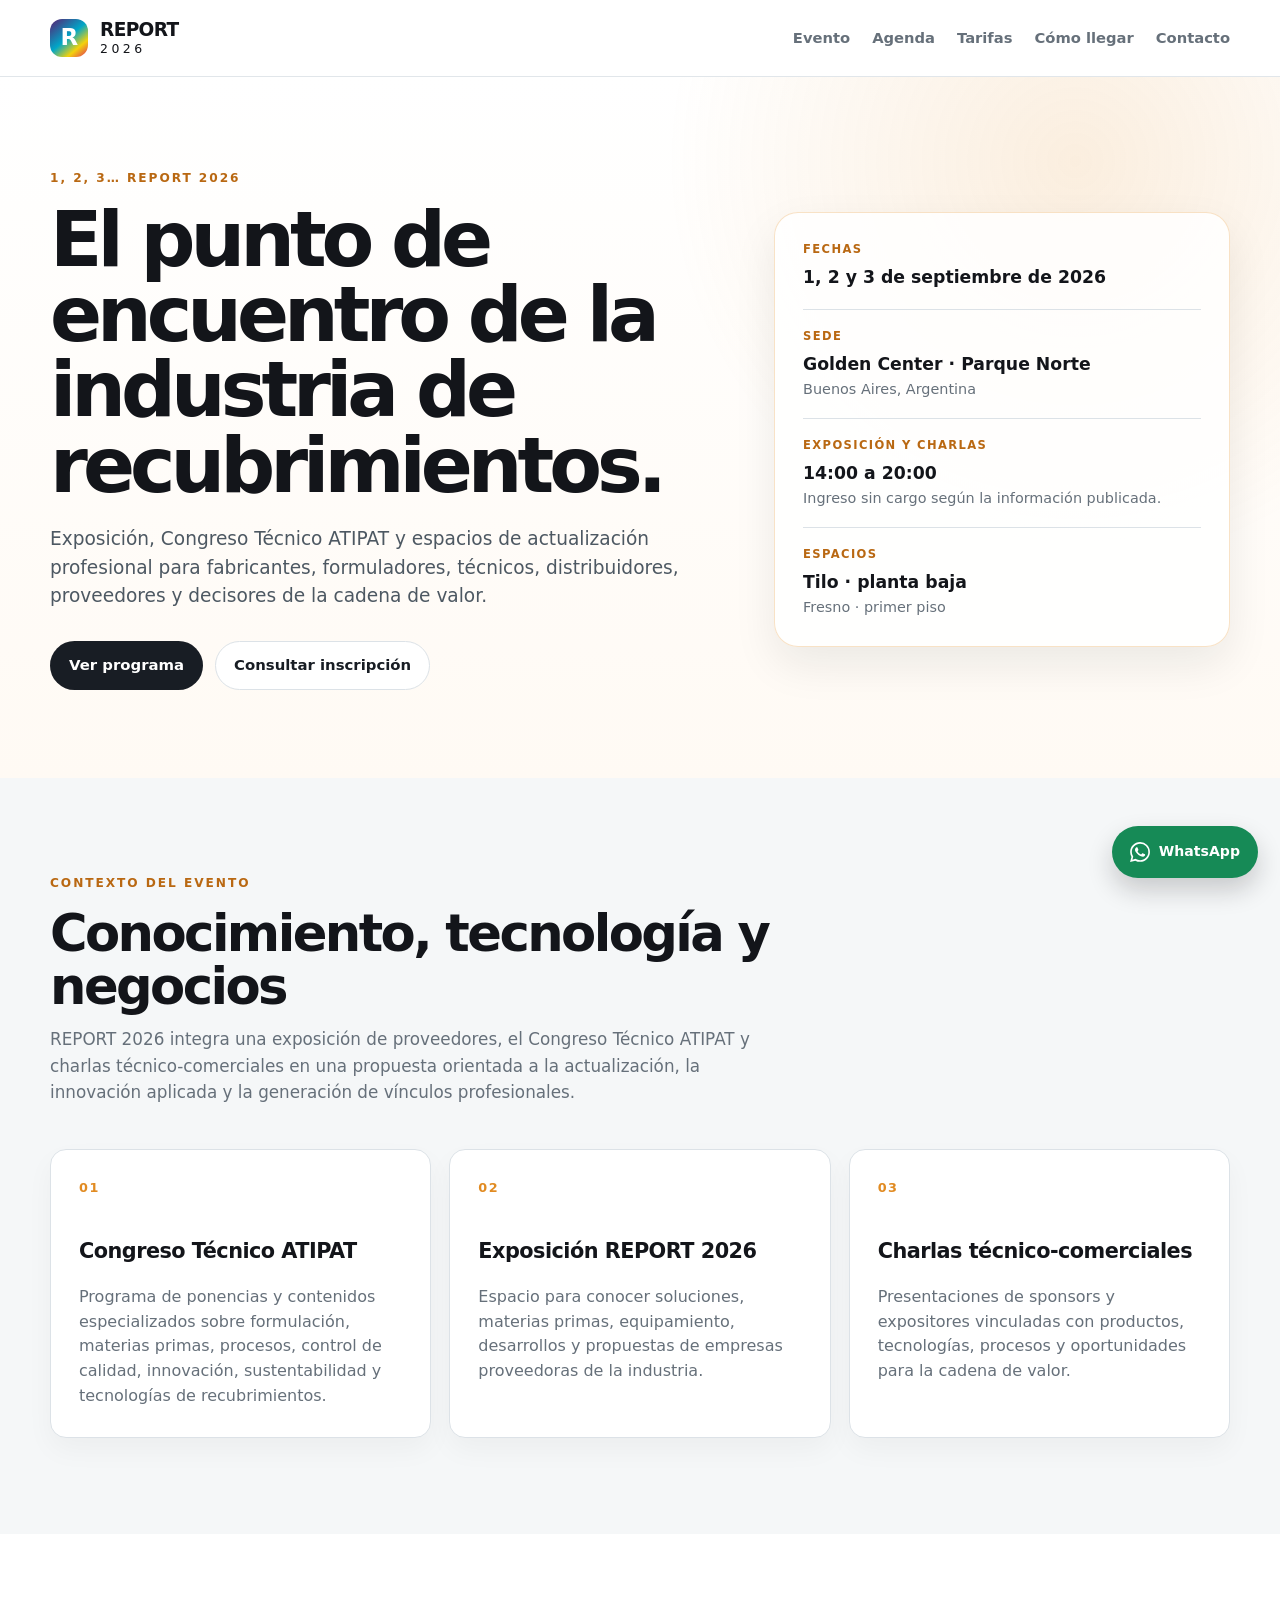
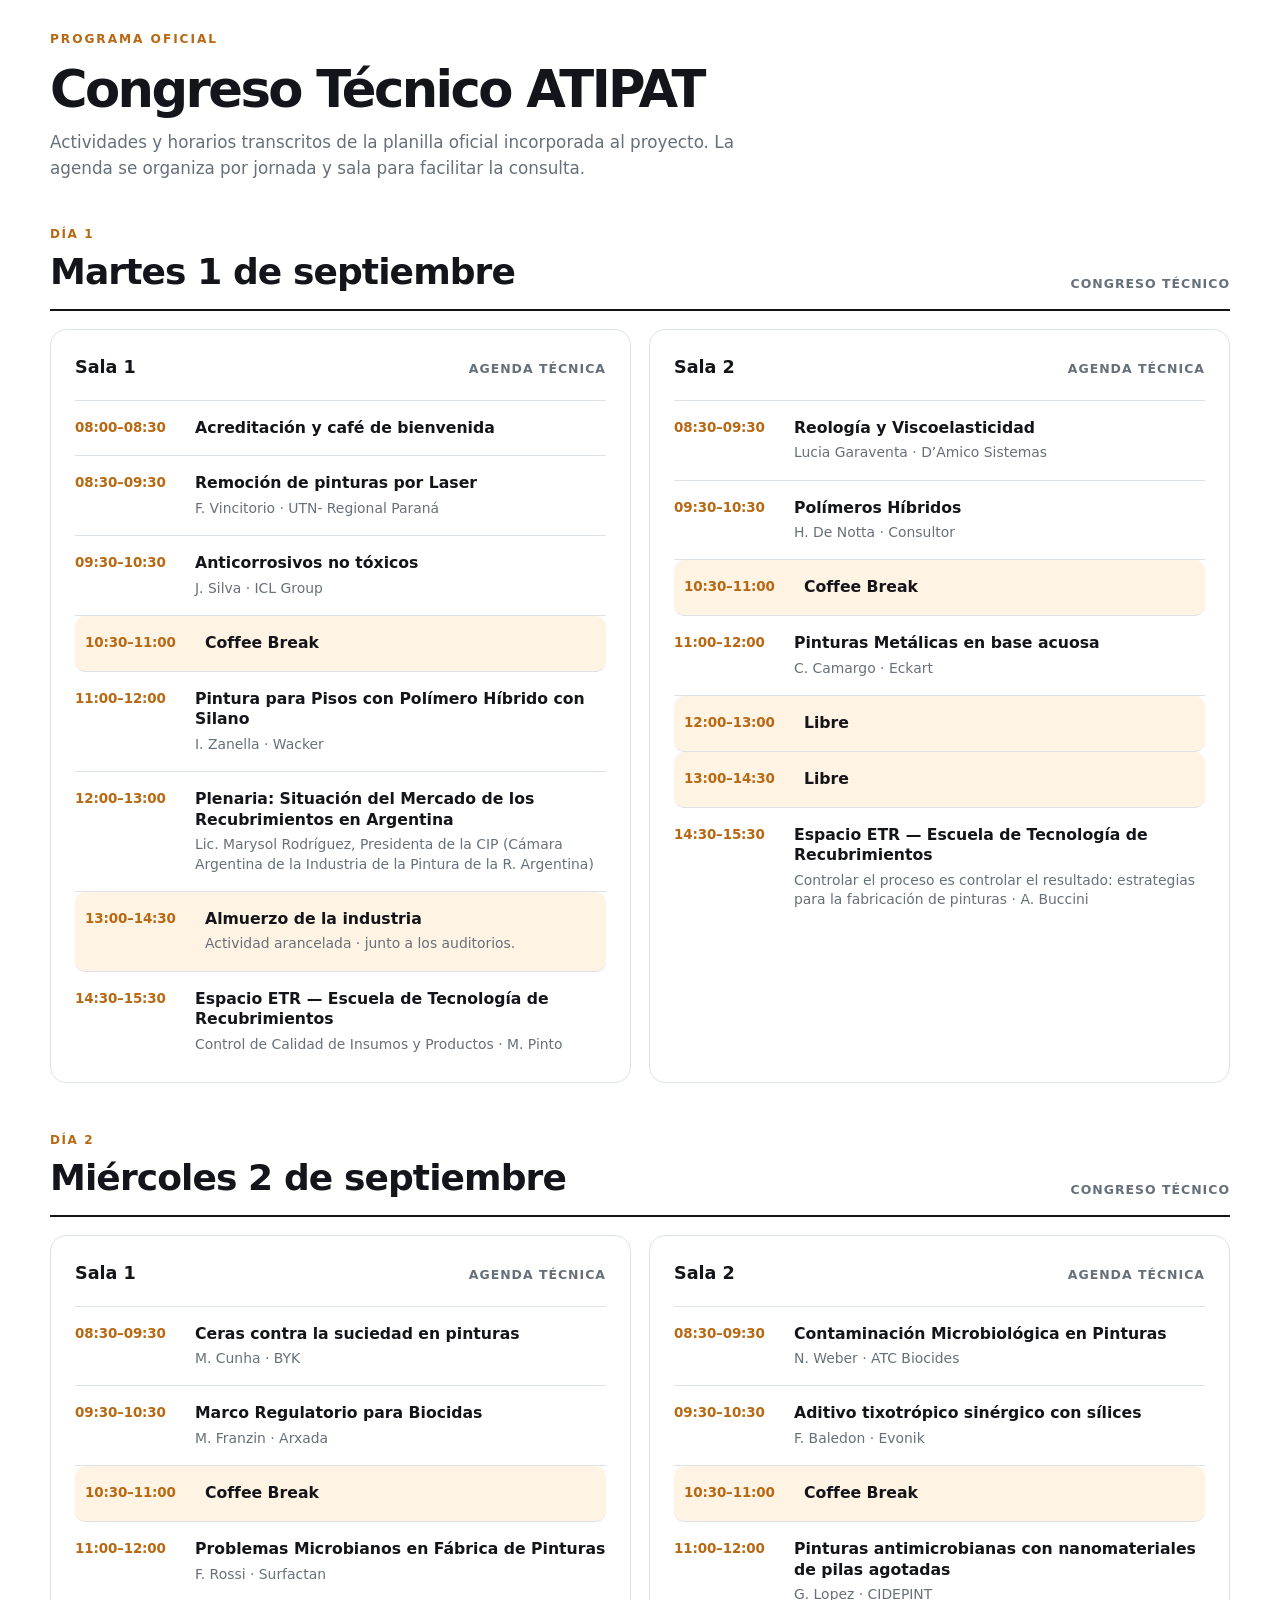
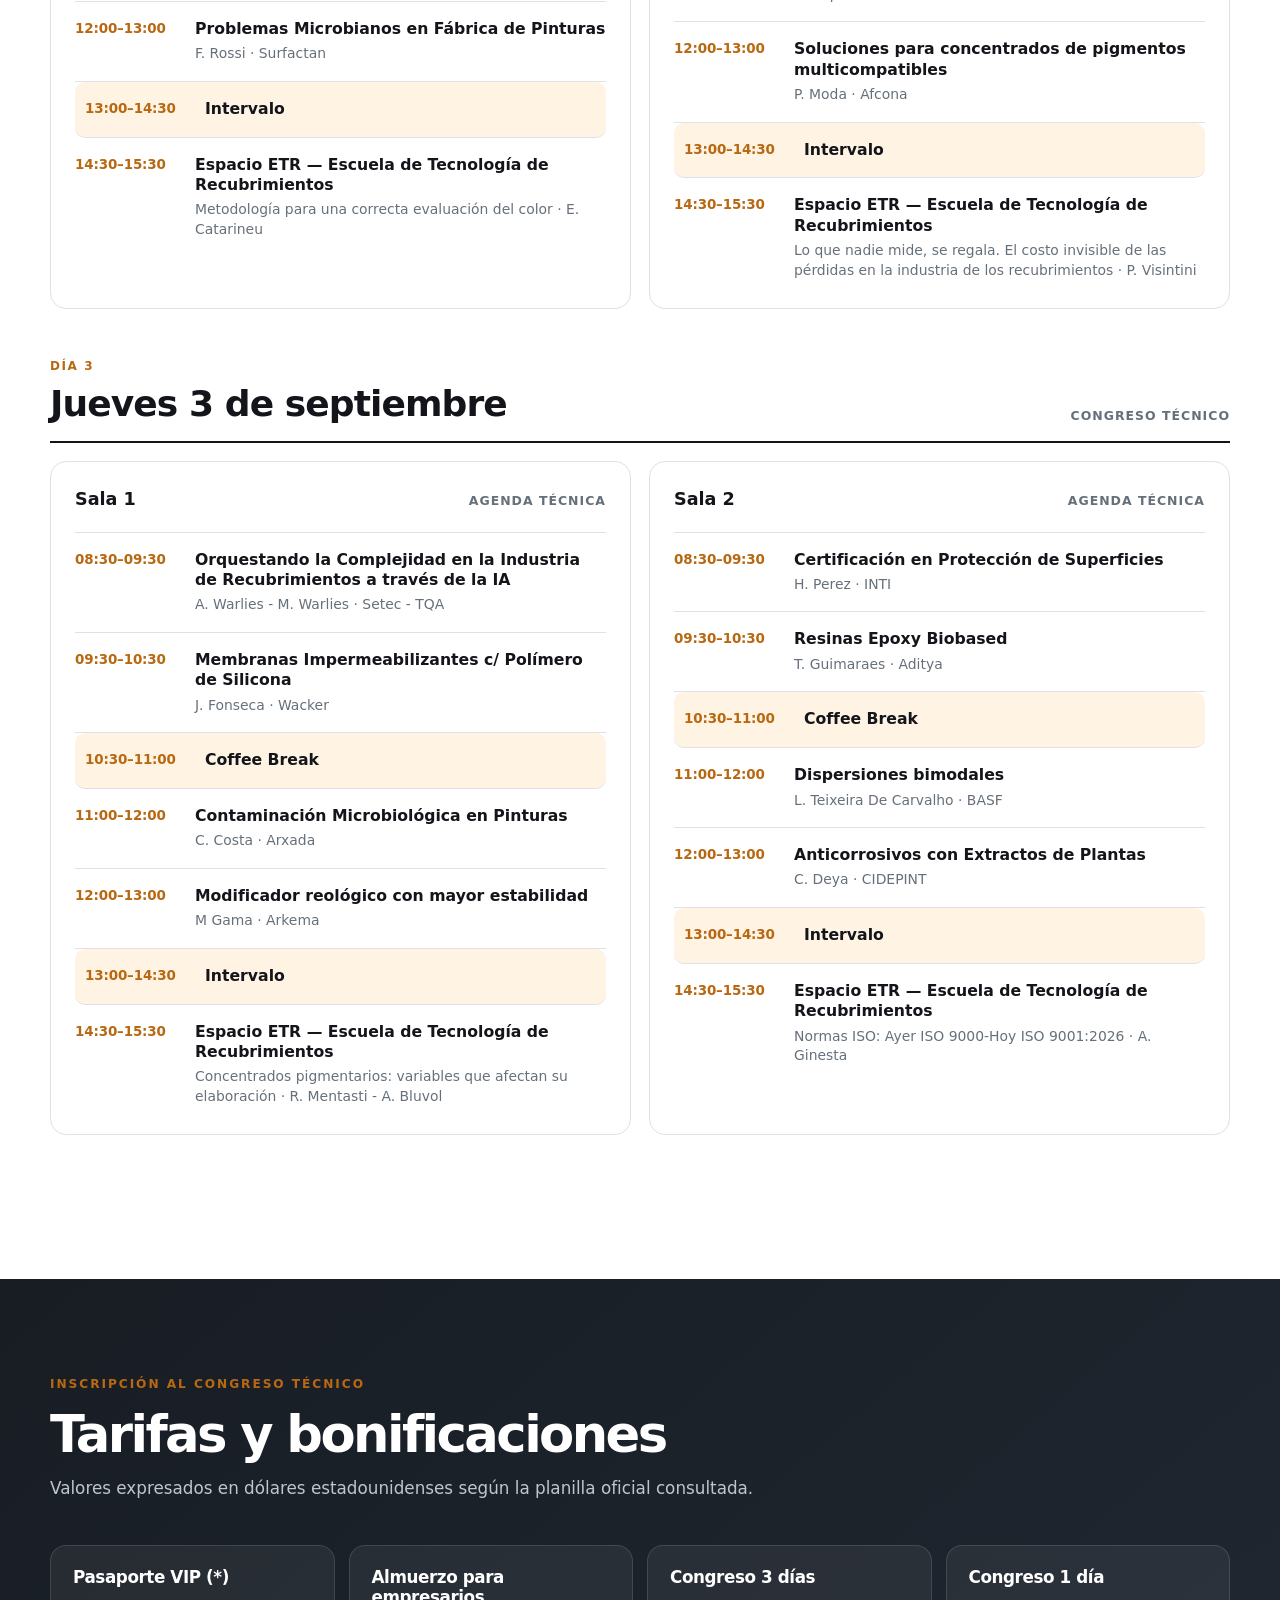
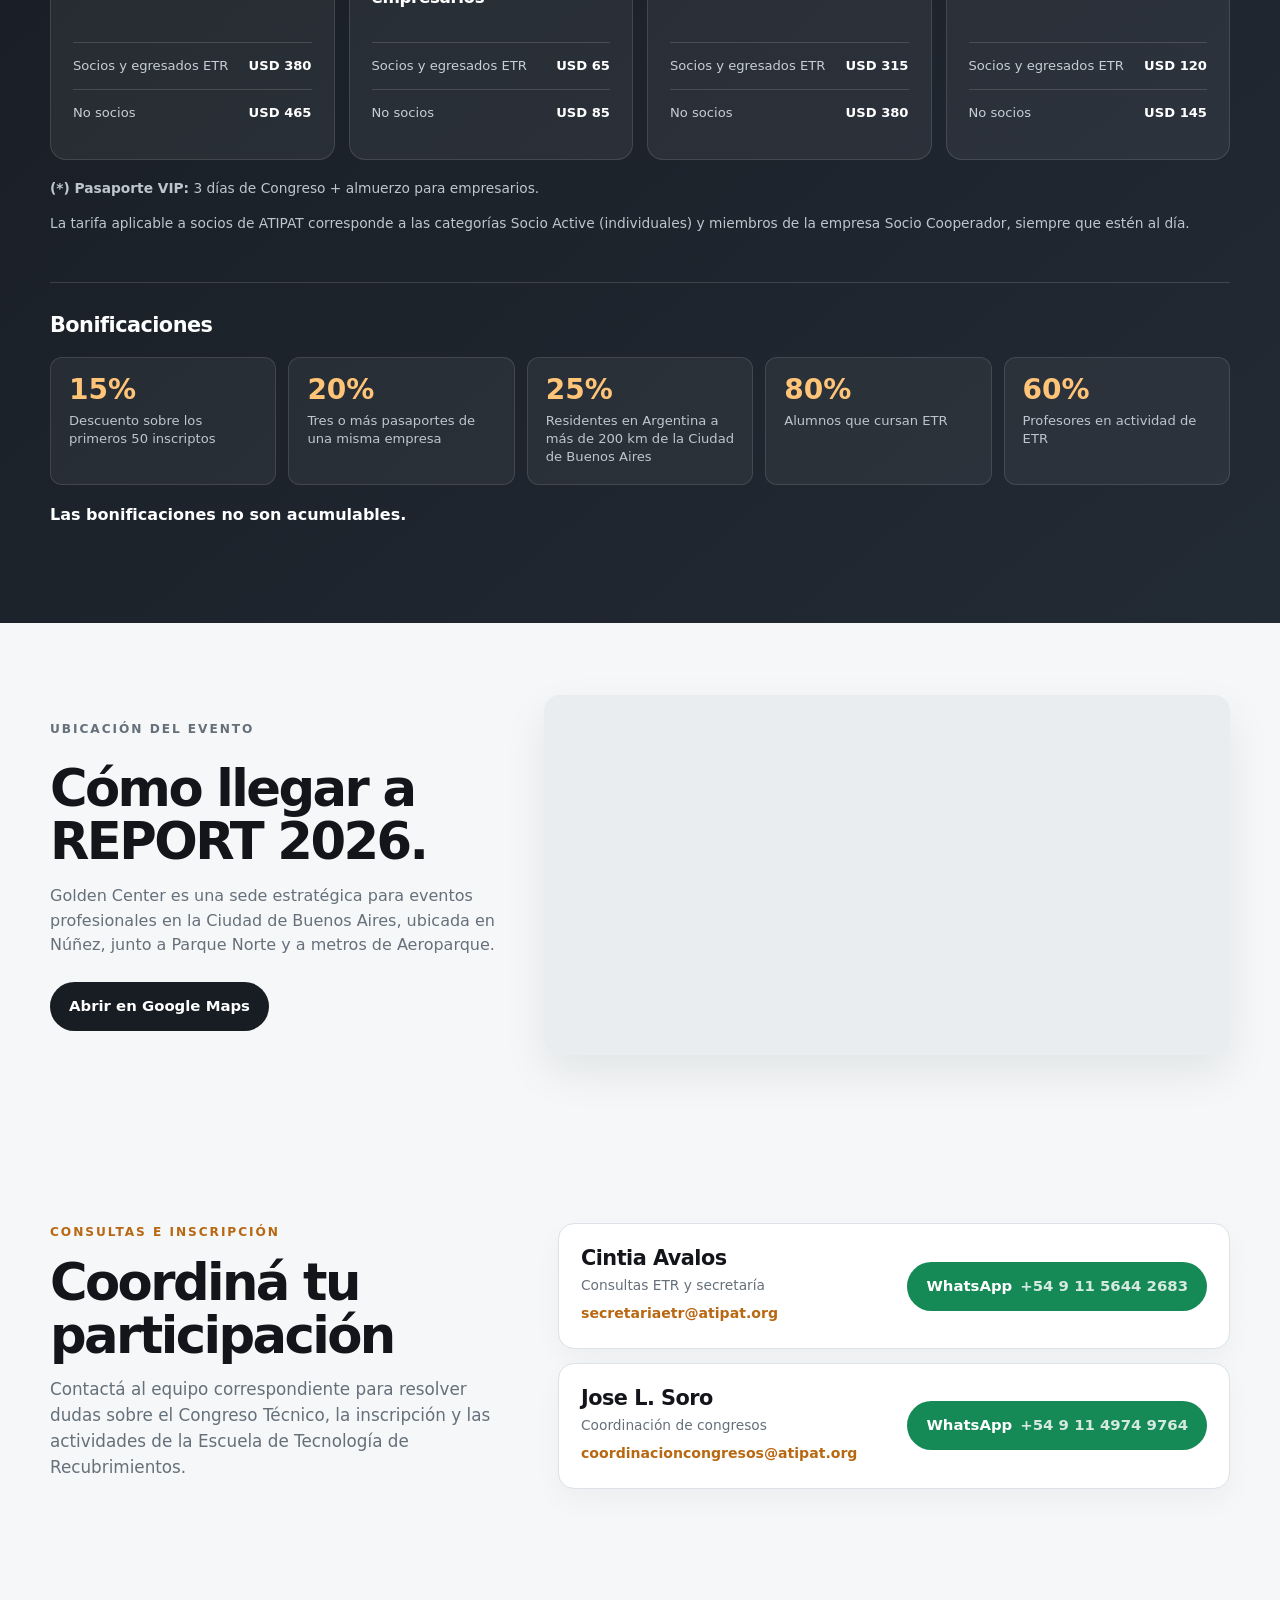
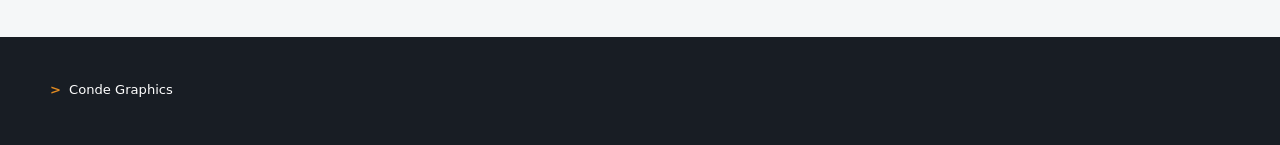
==== commit 3e926c05: "Separar charlas paralelas del martes a las 14:30" ====
--- a/index.html
+++ b/index.html
@@ -74,7 +74,7 @@
               <li><time>11:00–12:00</time><div><strong>Pintura para Pisos con Polímero Híbrido con Silano</strong><span>I. Zanella · Wacker</span></div></li>
               <li><time>12:00–13:00</time><div><strong>Plenaria: Situación del Mercado de los Recubrimientos en Argentina</strong><span>Lic. Marysol Rodríguez, Presidenta de la CIP (Cámara Argentina de la Industria de la Pintura de la R. Argentina)</span></div></li>
               <li class="break"><time>13:00–14:30</time><div><strong>Almuerzo de la industria</strong><span>Actividad arancelada · junto a los auditorios.</span></div></li>
-              <li><time>14:30–15:30</time><div><strong>Espacio ETR — Escuela de Tecnología de Recubrimientos</strong><span>Control de Calidad de Insumos y Productos · M. Pinto</span><span>Controlar el proceso es controlar el resultado: estrategias para la fabricación de pinturas · A. Buccini</span></div></li>
+              <li><time>14:30–15:30</time><div><strong>Espacio ETR — Escuela de Tecnología de Recubrimientos</strong><span>Control de Calidad de Insumos y Productos · M. Pinto</span></div></li>
             </ol></article>
             <article class="room-card"><div class="room-title"><h4>Sala 2</h4><span>Agenda técnica</span></div><ol class="timeline">
               <li><time>08:30–09:30</time><div><strong>Reología y Viscoelasticidad</strong><span>Lucia Garaventa · D’Amico Sistemas</span></div></li>
@@ -83,6 +83,7 @@
               <li><time>11:00–12:00</time><div><strong>Pinturas Metálicas en base acuosa</strong><span>C. Camargo · Eckart</span></div></li>
               <li class="break"><time>12:00–13:00</time><div><strong>Libre</strong></div></li>
               <li class="break"><time>13:00–14:30</time><div><strong>Libre</strong></div></li>
+              <li><time>14:30–15:30</time><div><strong>Espacio ETR — Escuela de Tecnología de Recubrimientos</strong><span>Controlar el proceso es controlar el resultado: estrategias para la fabricación de pinturas · A. Buccini</span></div></li>
             </ol></article>
           </div>
         </div>
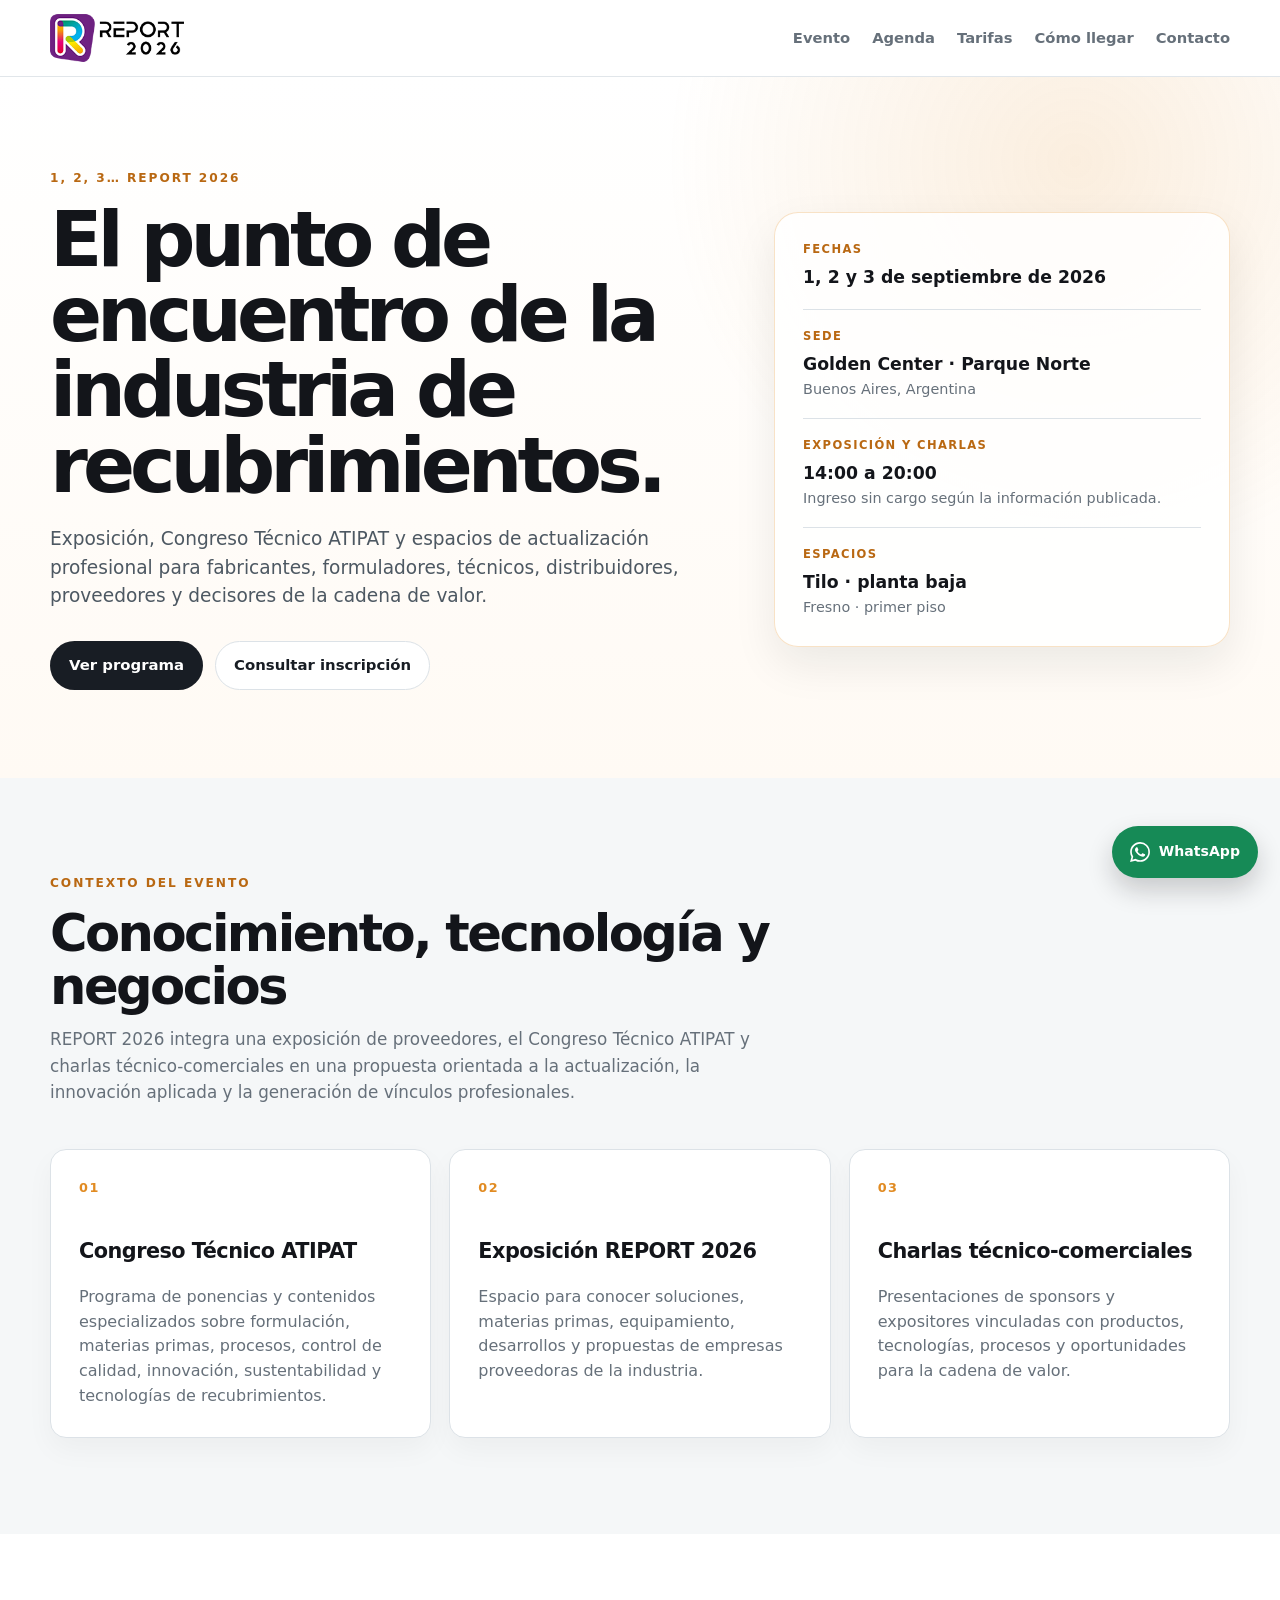
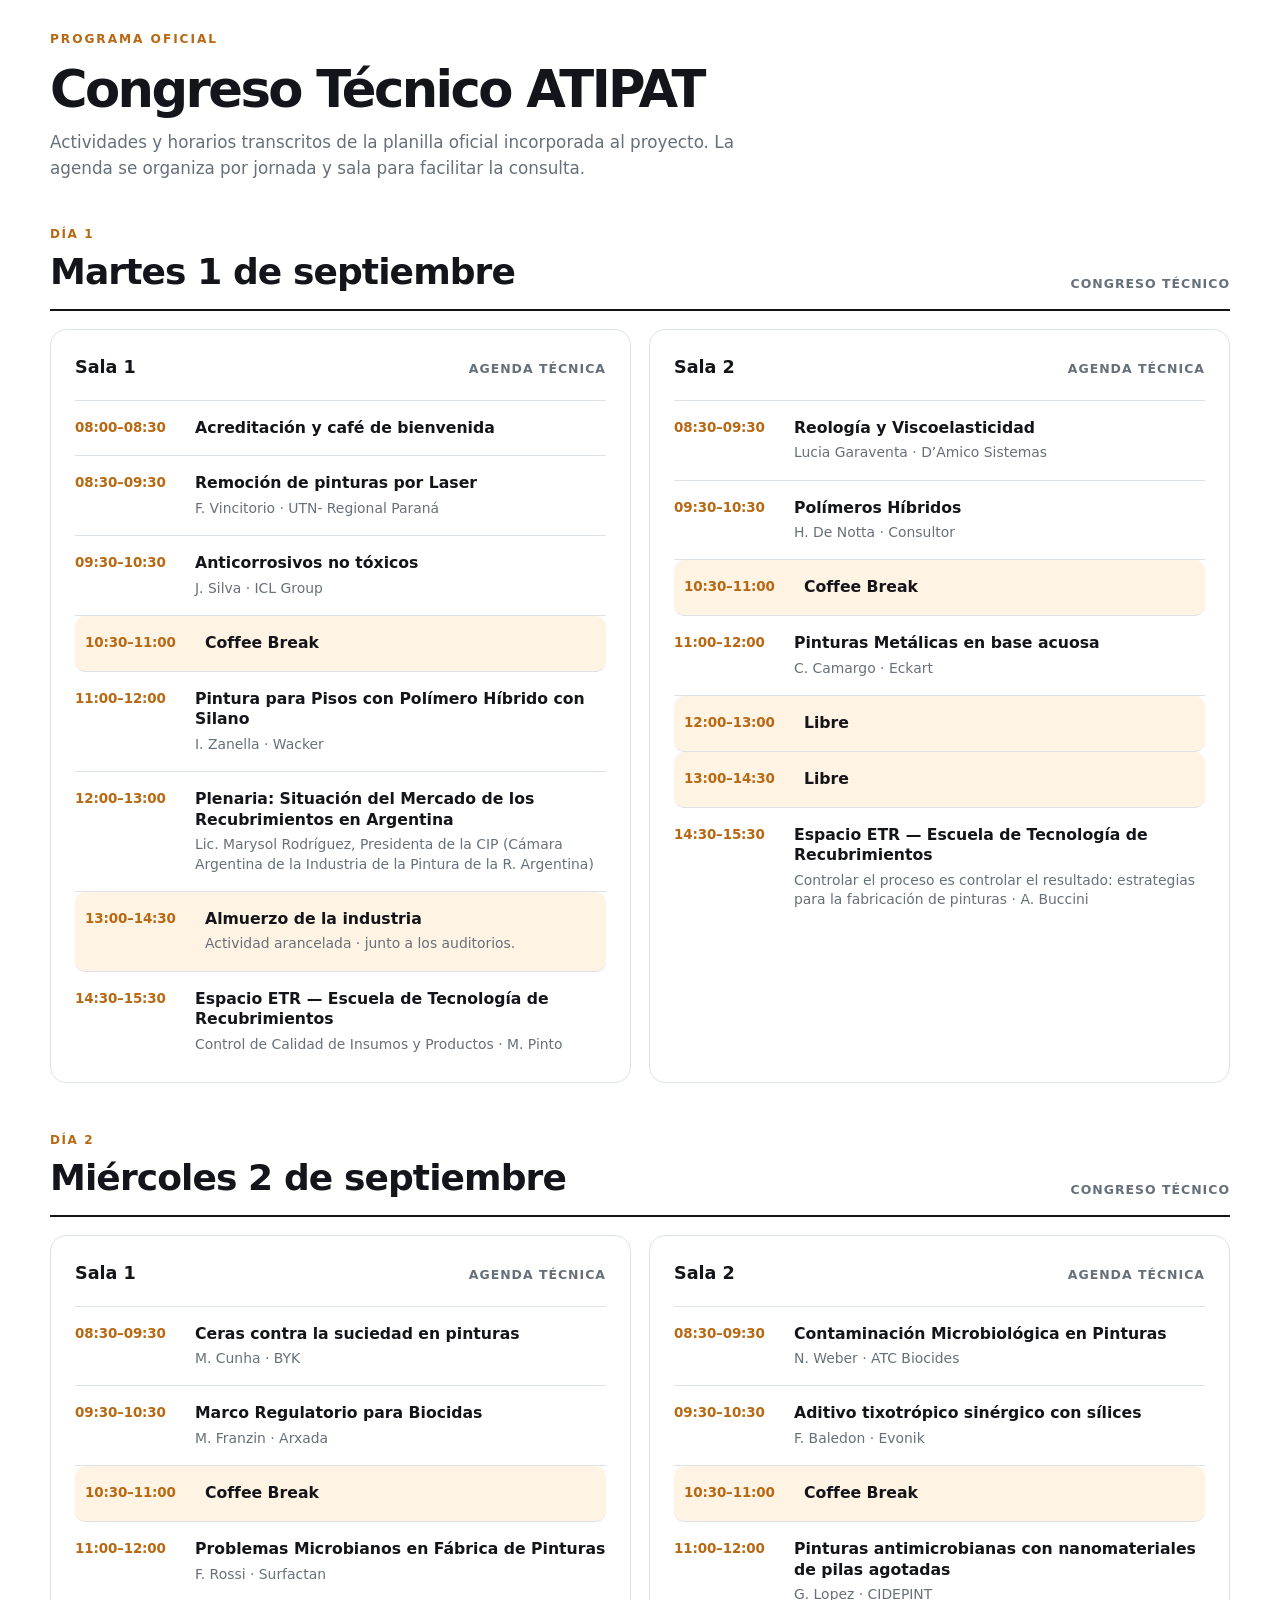
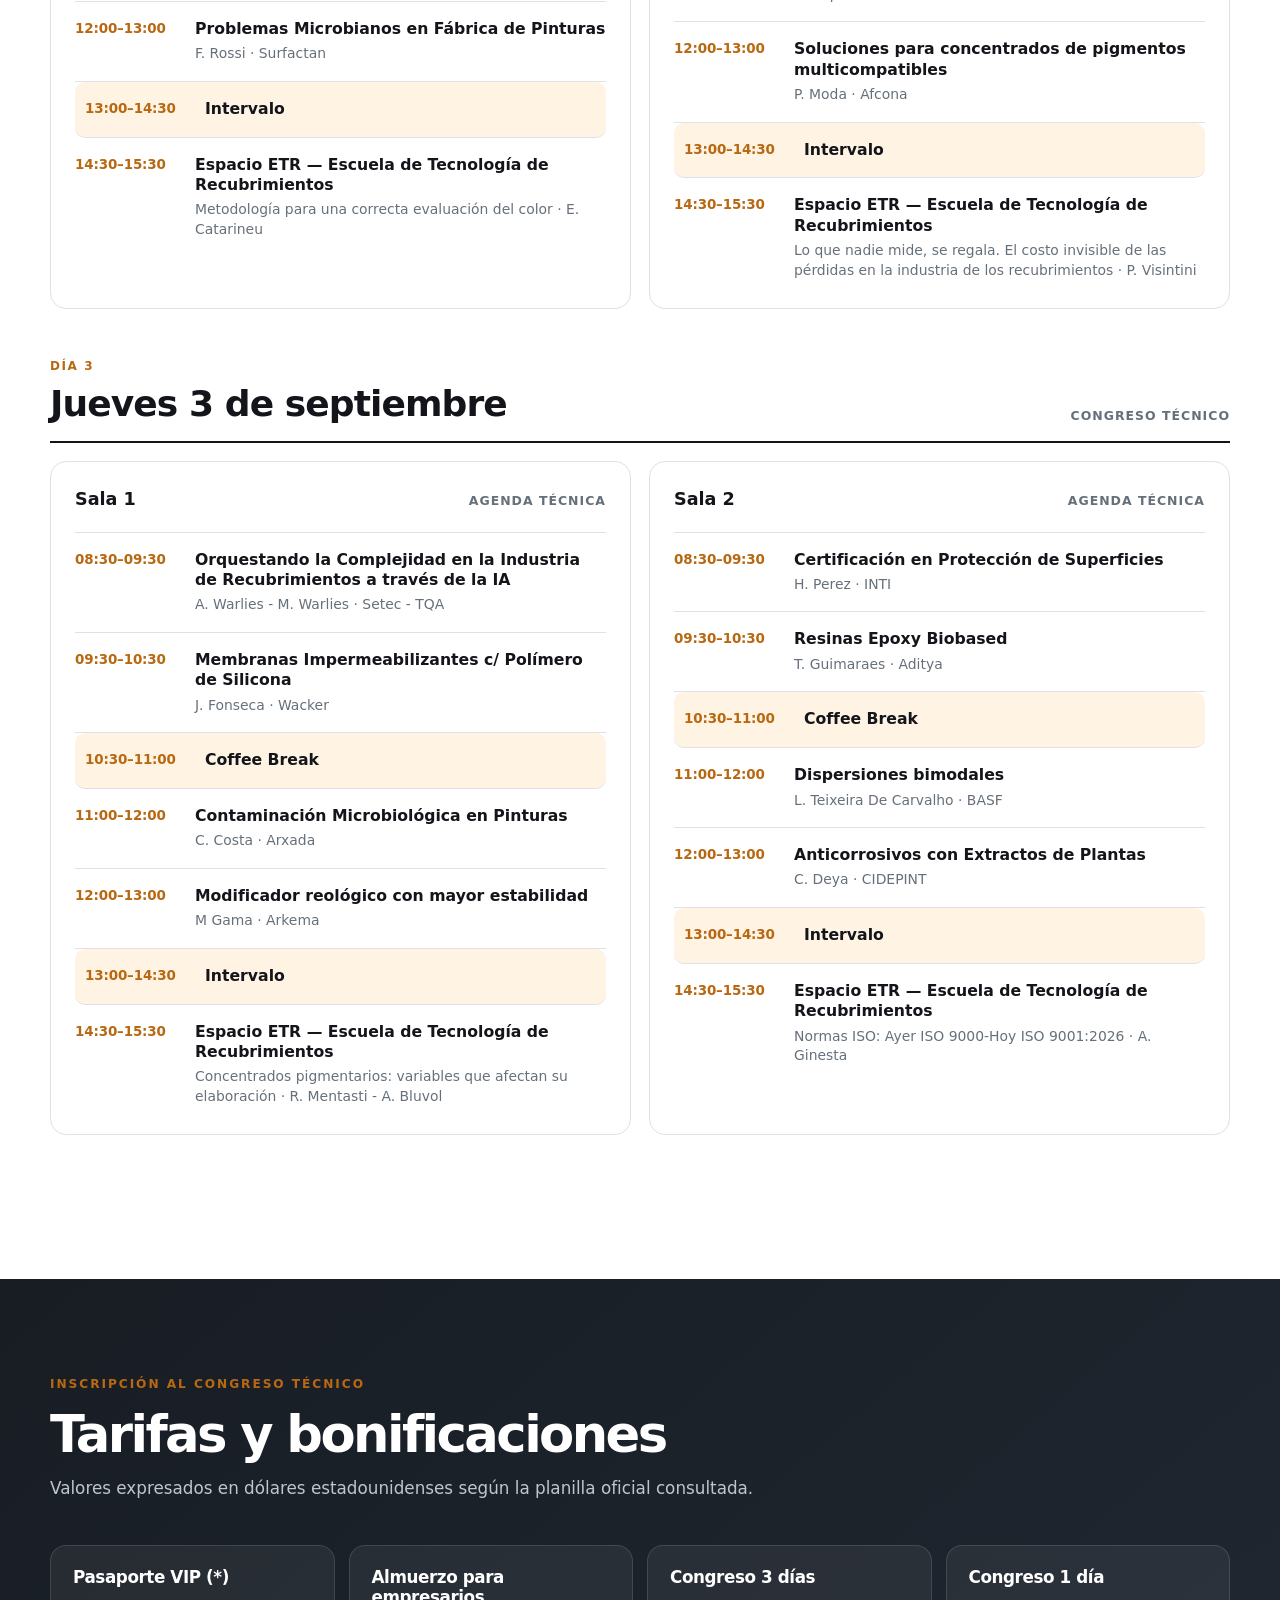
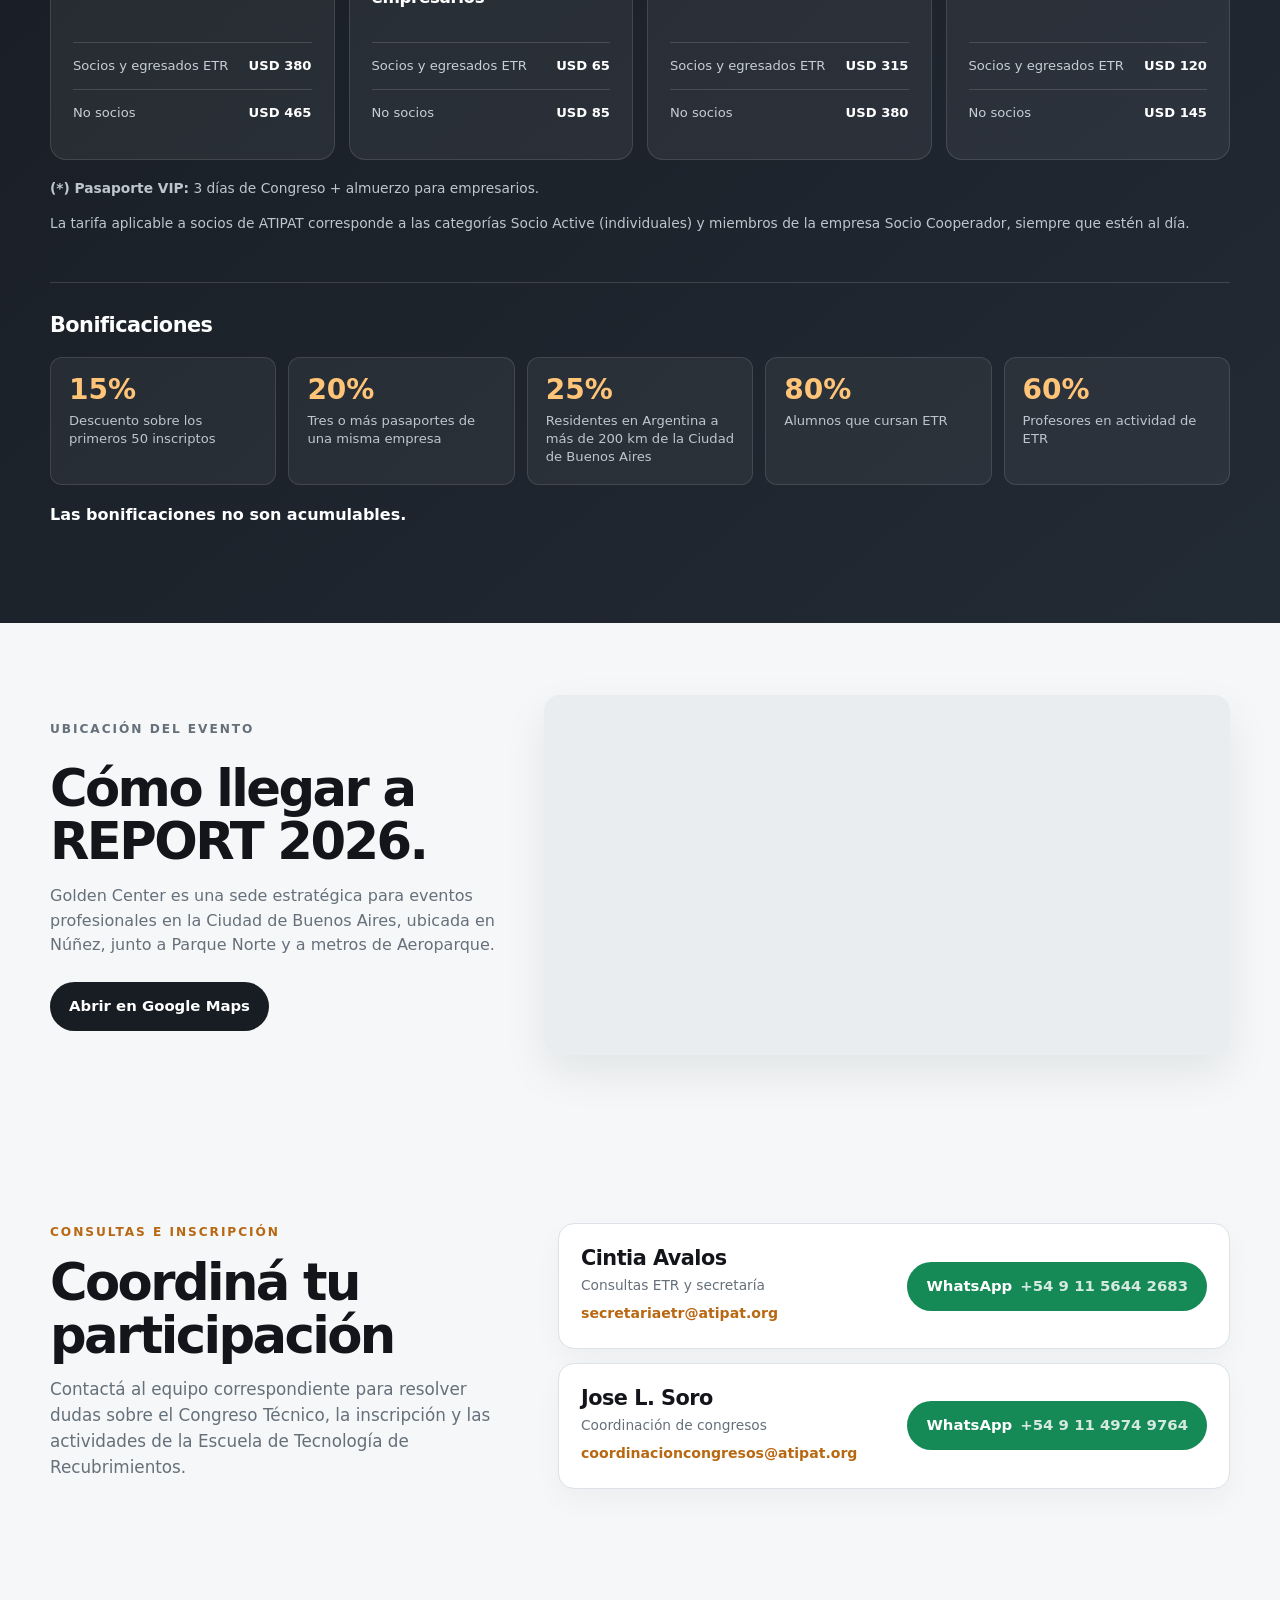
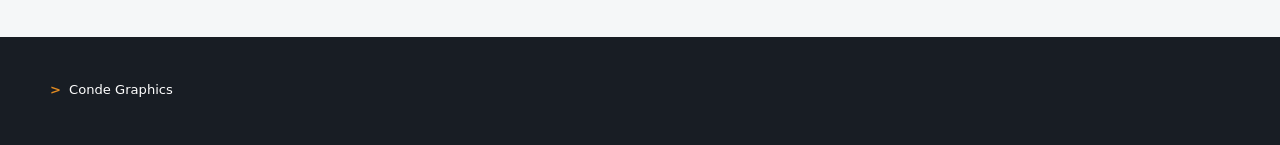
==== commit 2ecdb453: "Add REPORT branding and WhatsApp preview metadata" ====
--- a/index.html
+++ b/index.html
@@ -4,6 +4,26 @@
   <meta charset="utf-8">
   <meta name="viewport" content="width=device-width, initial-scale=1">
   <meta name="description" content="Programa, actividades, tarifas, bonificaciones y contactos de REPORT 2026 y del Congreso Técnico ATIPAT.">
+  <meta name="theme-color" content="#ffffff">
+  <link rel="canonical" href="https://condegraphics.github.io/report-2026-landing/">
+  <link rel="icon" type="image/png" href="./fav-icon.png">
+  <link rel="apple-touch-icon" href="./fav-icon.png">
+  <meta property="og:title" content="Congreso Técnico ATIPAT | REPORT 2026">
+  <meta property="og:description" content="1, 2 y 3 de septiembre de 2026 · Golden Center Eventos · Parque Norte · Buenos Aires.">
+  <meta property="og:type" content="website">
+  <meta property="og:url" content="https://condegraphics.github.io/report-2026-landing/">
+  <meta property="og:image" content="https://condegraphics.github.io/report-2026-landing/og-report-2026.png">
+  <meta property="og:image:secure_url" content="https://condegraphics.github.io/report-2026-landing/og-report-2026.png">
+  <meta property="og:image:type" content="image/png">
+  <meta property="og:image:width" content="1200">
+  <meta property="og:image:height" content="630">
+  <meta property="og:image:alt" content="Congreso Técnico ATIPAT REPORT 2026, 1, 2 y 3 de septiembre de 2026 en Golden Center Eventos, Parque Norte, Buenos Aires.">
+  <meta property="og:site_name" content="REPORT 2026">
+  <meta property="og:locale" content="es_AR">
+  <meta name="twitter:card" content="summary_large_image">
+  <meta name="twitter:title" content="Congreso Técnico ATIPAT | REPORT 2026">
+  <meta name="twitter:description" content="1, 2 y 3 de septiembre de 2026 · Golden Center Eventos · Parque Norte · Buenos Aires.">
+  <meta name="twitter:image" content="https://condegraphics.github.io/report-2026-landing/og-report-2026.png">
   <title>REPORT 2026 | Programa, tarifas y contactos</title>
   <link rel="stylesheet" href="styles.css">
 </head>
@@ -11,8 +31,7 @@
   <header class="site-header">
     <div class="container header-inner">
       <a class="brand" href="#inicio" aria-label="REPORT 2026, inicio">
-        <span class="brand-mark" aria-hidden="true">R</span>
-        <span><strong>REPORT</strong><small>2026</small></span>
+        <img class="brand-logo" src="./logo-report-header.png" alt="REPORT 2026">
       </a>
       <button class="menu-toggle" type="button" aria-expanded="false" aria-controls="site-menu" aria-label="Abrir menú">
         <span class="sr-only">Menú</span>
--- a/styles.css
+++ b/styles.css
@@ -24,10 +24,9 @@
 
 .site-header { position: sticky; top: 0; z-index: 10; background: rgba(255,255,255,.94); border-bottom: 1px solid rgba(220,226,231,.85); backdrop-filter: blur(16px); }
 .header-inner, .footer-inner { display: flex; align-items: center; justify-content: space-between; gap: 24px; min-height: 76px; }
-.brand { display: inline-flex; align-items: center; gap: 12px; text-decoration: none; letter-spacing: -.04em; }
-.brand-mark { display: grid; place-items: center; width: 38px; height: 38px; border-radius: 12px; color: #fff; background: linear-gradient(140deg, #5a1e70, #00a6c8 48%, #f3d20c 75%, #e12e5b); font-weight: 900; font-size: 23px; }
-.brand strong { display: block; font-size: 1.16rem; line-height: 1; }
-.brand small { display: block; margin-top: 3px; font-size: .78rem; line-height: 1; letter-spacing: .28em; }
+.brand { display: inline-flex; align-items: center; text-decoration: none; }
+.brand-logo { display: block; width: 214px; height: 54px; object-fit: contain; object-position: left center; }
+.brand-mark { display: none; }
 .main-nav { display: flex; gap: 22px; color: var(--muted); font-size: .92rem; font-weight: 650; }
 .main-nav a { text-decoration: none; }
 .main-nav a:hover, .main-nav a:focus-visible { color: var(--accent-dark); }
@@ -148,6 +147,7 @@
 @media (max-width: 760px) {
   .container { width: min(calc(100% - 28px), var(--max)); }
   .header-inner { position: relative; min-height: 66px; }
+  .brand-logo { width: 172px; height: 46px; }
   .menu-toggle { display: inline-flex; }
   .main-nav { display: none; position: absolute; top: calc(100% + 10px); right: 0; left: 0; z-index: 10; flex-direction: column; align-items: stretch; gap: 0; padding: 8px; border: 1px solid var(--line); border-radius: 18px; background: rgba(255,255,255,.98); box-shadow: var(--shadow); font-size: 1rem; }
   .main-nav.is-open { display: flex; }
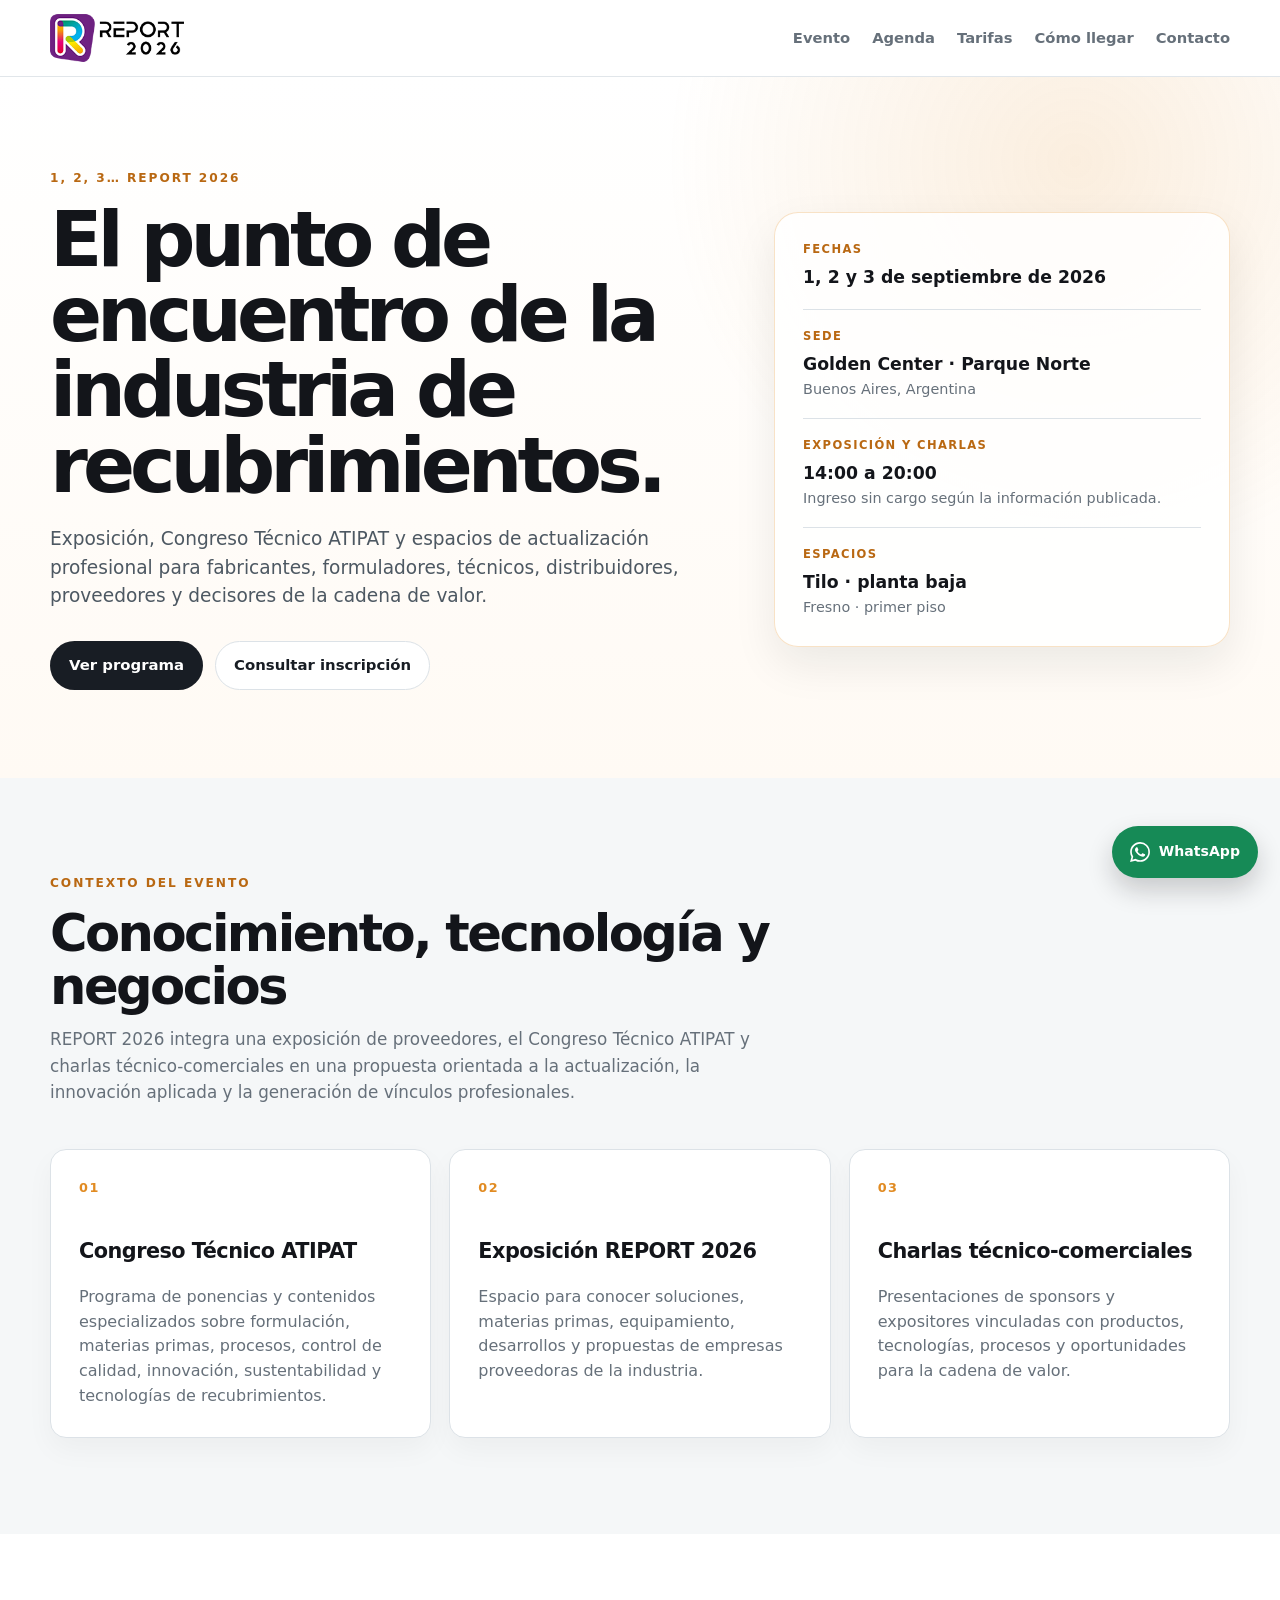
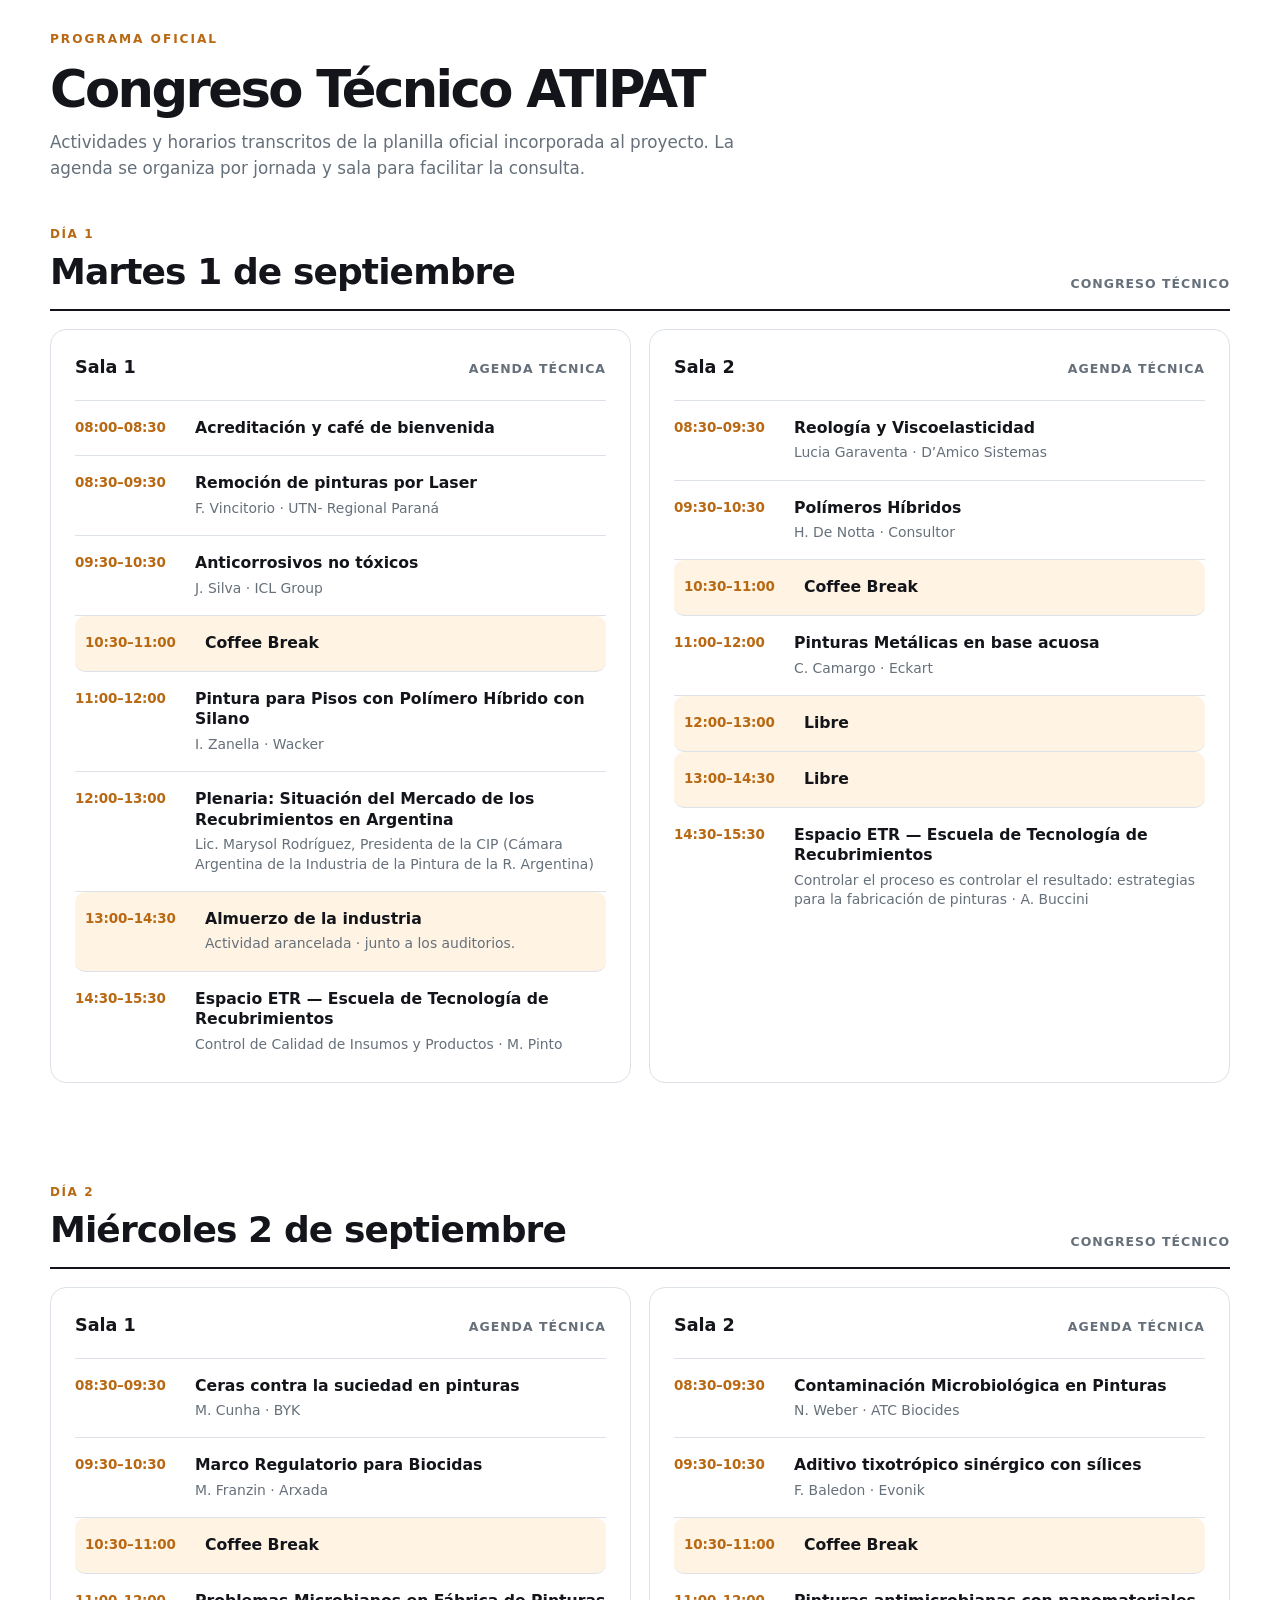
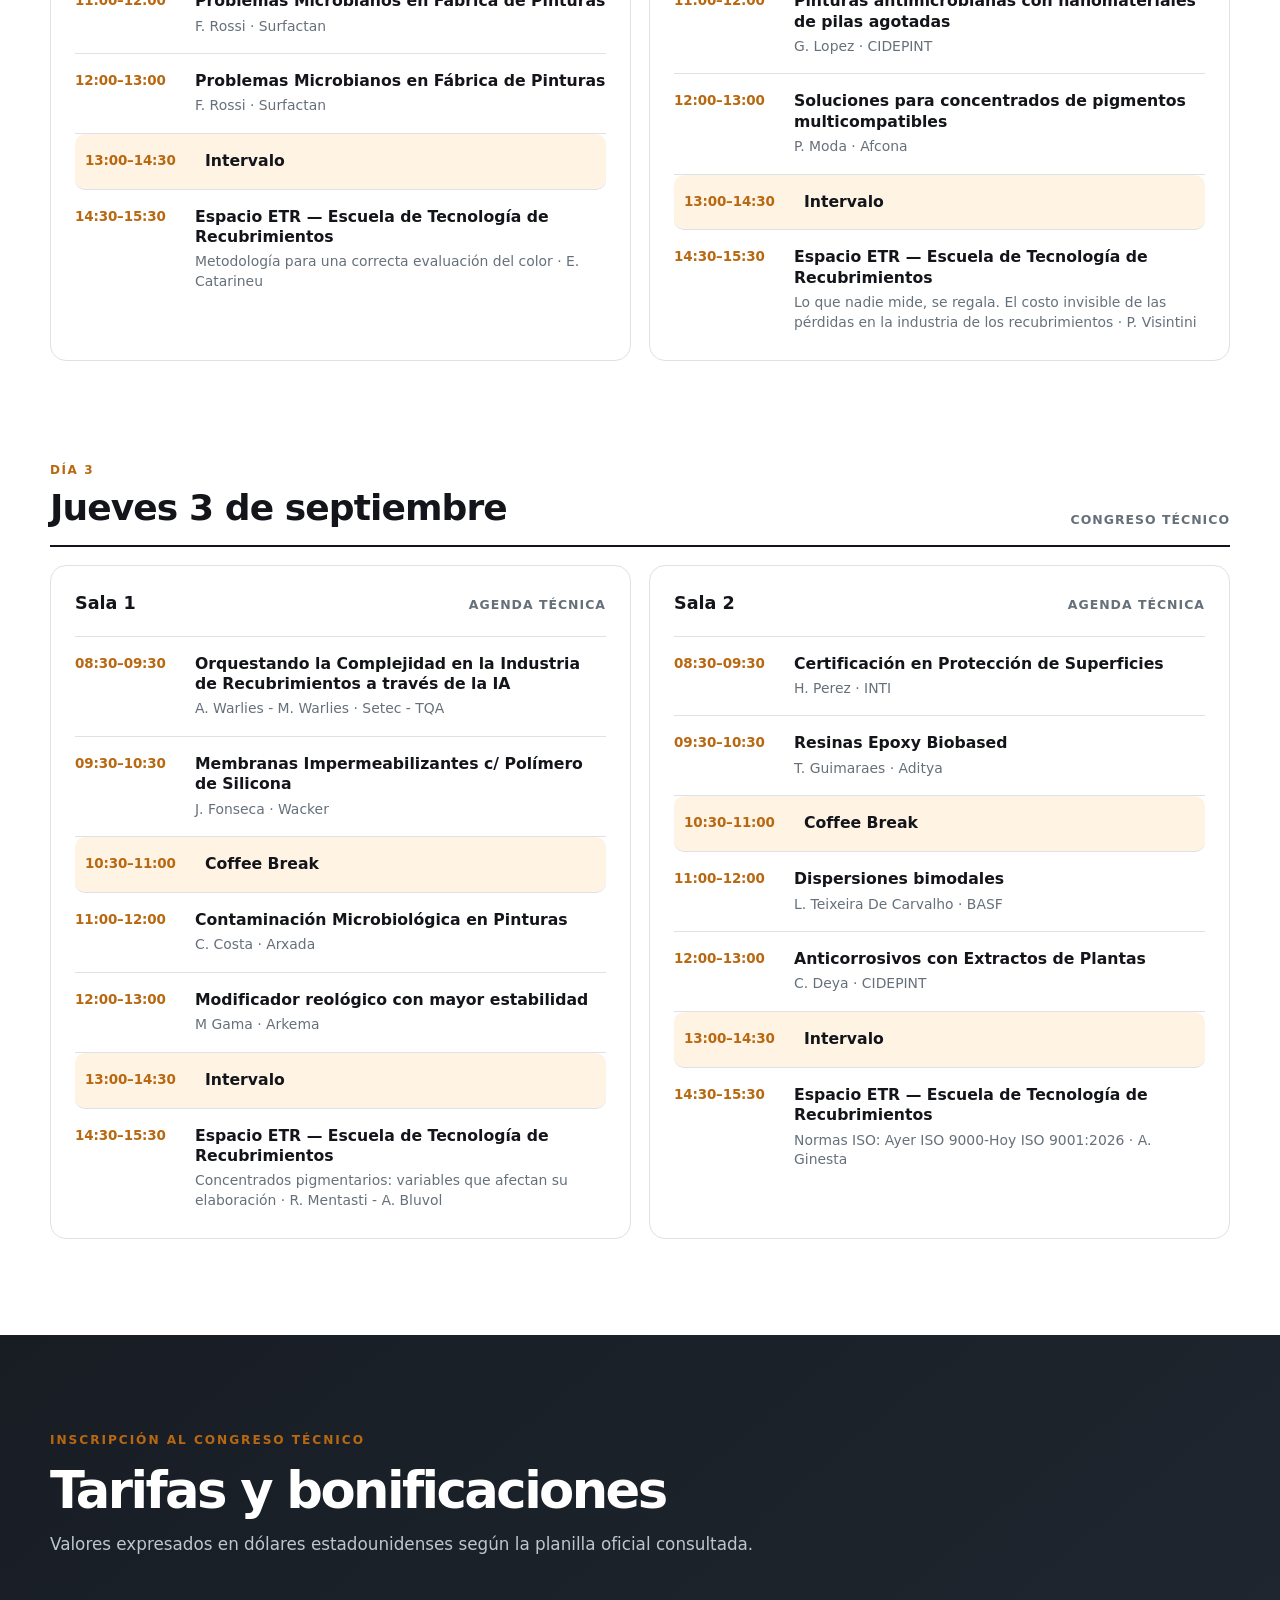
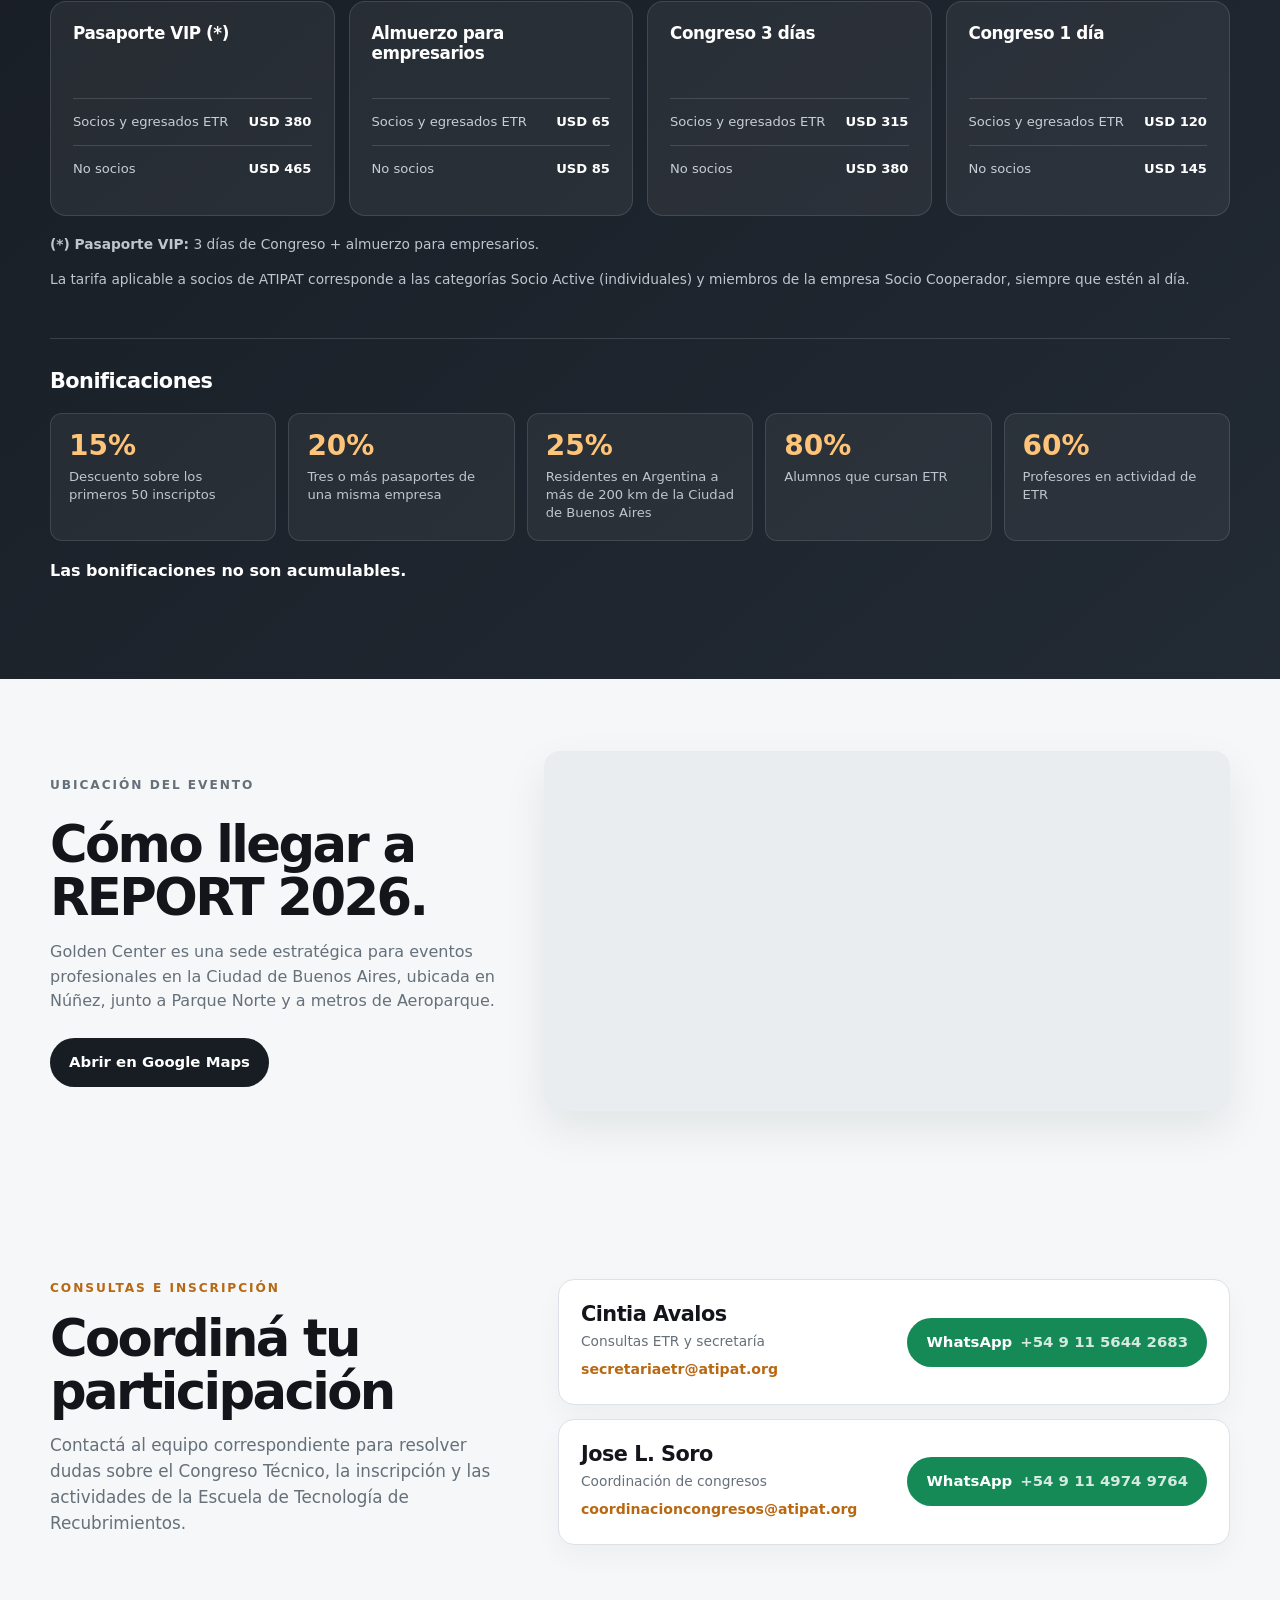
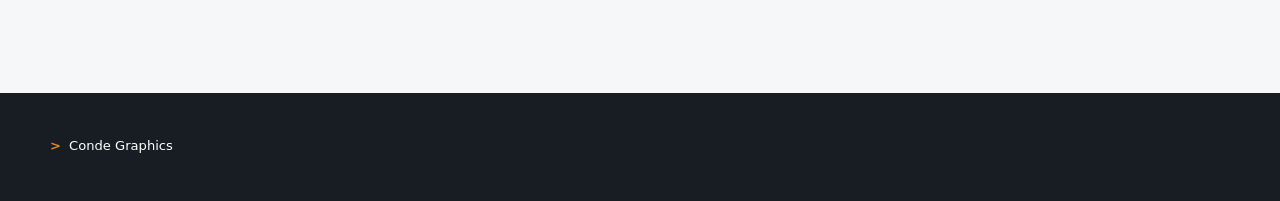
==== commit 67c84cb2: "Implementar anclas de navegación por día y mejorar espaciado visual" ====
--- a/index.html
+++ b/index.html
@@ -12,9 +12,9 @@
   <meta property="og:description" content="1, 2 y 3 de septiembre de 2026 · Golden Center Eventos · Parque Norte · Buenos Aires.">
   <meta property="og:type" content="website">
   <meta property="og:url" content="https://condegraphics.github.io/report-2026-landing/">
-  <meta property="og:image" content="https://condegraphics.github.io/report-2026-landing/og-report-2026.png">
-  <meta property="og:image:secure_url" content="https://condegraphics.github.io/report-2026-landing/og-report-2026.png">
-  <meta property="og:image:type" content="image/png">
+  <meta property="og:image" content="https://condegraphics.github.io/report-2026-landing/og-report-2026.jpg">
+  <meta property="og:image:secure_url" content="https://condegraphics.github.io/report-2026-landing/og-report-2026.jpg">
+  <meta property="og:image:type" content="image/jpeg">
   <meta property="og:image:width" content="1200">
   <meta property="og:image:height" content="630">
   <meta property="og:image:alt" content="Congreso Técnico ATIPAT REPORT 2026, 1, 2 y 3 de septiembre de 2026 en Golden Center Eventos, Parque Norte, Buenos Aires.">
@@ -23,7 +23,7 @@
   <meta name="twitter:card" content="summary_large_image">
   <meta name="twitter:title" content="Congreso Técnico ATIPAT | REPORT 2026">
   <meta name="twitter:description" content="1, 2 y 3 de septiembre de 2026 · Golden Center Eventos · Parque Norte · Buenos Aires.">
-  <meta name="twitter:image" content="https://condegraphics.github.io/report-2026-landing/og-report-2026.png">
+  <meta name="twitter:image" content="https://condegraphics.github.io/report-2026-landing/og-report-2026.jpg">
   <title>REPORT 2026 | Programa, tarifas y contactos</title>
   <link rel="stylesheet" href="styles.css">
 </head>
@@ -82,7 +82,7 @@
       <div class="container">
         <div class="section-heading"><p class="eyebrow">Programa oficial</p><h2>Congreso Técnico ATIPAT</h2><p>Actividades y horarios transcritos de la planilla oficial incorporada al proyecto. La agenda se organiza por jornada y sala para facilitar la consulta.</p></div>
 
-        <div class="schedule-day">
+        <div id="dia-1" class="schedule-day">
           <div class="day-header"><div><span class="day-kicker">Día 1</span><h3>Martes 1 de septiembre</h3></div><span class="day-tag">Congreso Técnico</span></div>
           <div class="room-grid">
             <article class="room-card"><div class="room-title"><h4>Sala 1</h4><span>Agenda técnica</span></div><ol class="timeline">
@@ -107,7 +107,7 @@
           </div>
         </div>
 
-        <div class="schedule-day">
+        <div id="dia-2" class="schedule-day">
           <div class="day-header"><div><span class="day-kicker">Día 2</span><h3>Miércoles 2 de septiembre</h3></div><span class="day-tag">Congreso Técnico</span></div>
           <div class="room-grid">
             <article class="room-card"><div class="room-title"><h4>Sala 1</h4><span>Agenda técnica</span></div><ol class="timeline">
@@ -131,7 +131,7 @@
           </div>
         </div>
 
-        <div class="schedule-day">
+        <div id="dia-3" class="schedule-day">
           <div class="day-header"><div><span class="day-kicker">Día 3</span><h3>Jueves 3 de septiembre</h3></div><span class="day-tag">Congreso Técnico</span></div>
           <div class="room-grid">
             <article class="room-card"><div class="room-title"><h4>Sala 1</h4><span>Agenda técnica</span></div><ol class="timeline">
--- a/styles.css
+++ b/styles.css
@@ -17,7 +17,7 @@
 }
 
 * { box-sizing: border-box; }
-html { scroll-behavior: smooth; }
+html { scroll-behavior: smooth; scroll-padding-top: 88px; }
 body { margin: 0; color: var(--ink); background: var(--white); font-family: Inter, ui-sans-serif, system-ui, -apple-system, BlinkMacSystemFont, "Segoe UI", sans-serif; line-height: 1.55; }
 a { color: inherit; }
 .container { width: min(calc(100% - 40px), var(--max)); margin-inline: auto; }
@@ -77,7 +77,8 @@
 .feature-number { display: block; margin-bottom: 42px; color: var(--accent); font-size: .8rem; font-weight: 850; letter-spacing: .12em; }
 .feature-card p { margin-bottom: 0; color: var(--muted); }
 
-.schedule-day { margin: 0 0 48px; }
+.schedule-day { margin: 0 0 100px; }
+.schedule-day:last-child { margin-bottom: 0; }
 .day-header { display: flex; align-items: end; justify-content: space-between; gap: 24px; padding-bottom: 16px; border-bottom: 2px solid var(--ink); }
 .day-header h3 { margin: 0; font-size: clamp(1.6rem, 3vw, 2.25rem); }
 .day-kicker { display: block; margin-bottom: 7px; color: var(--accent-dark); font-size: .75rem; font-weight: 850; letter-spacing: .13em; text-transform: uppercase; }
